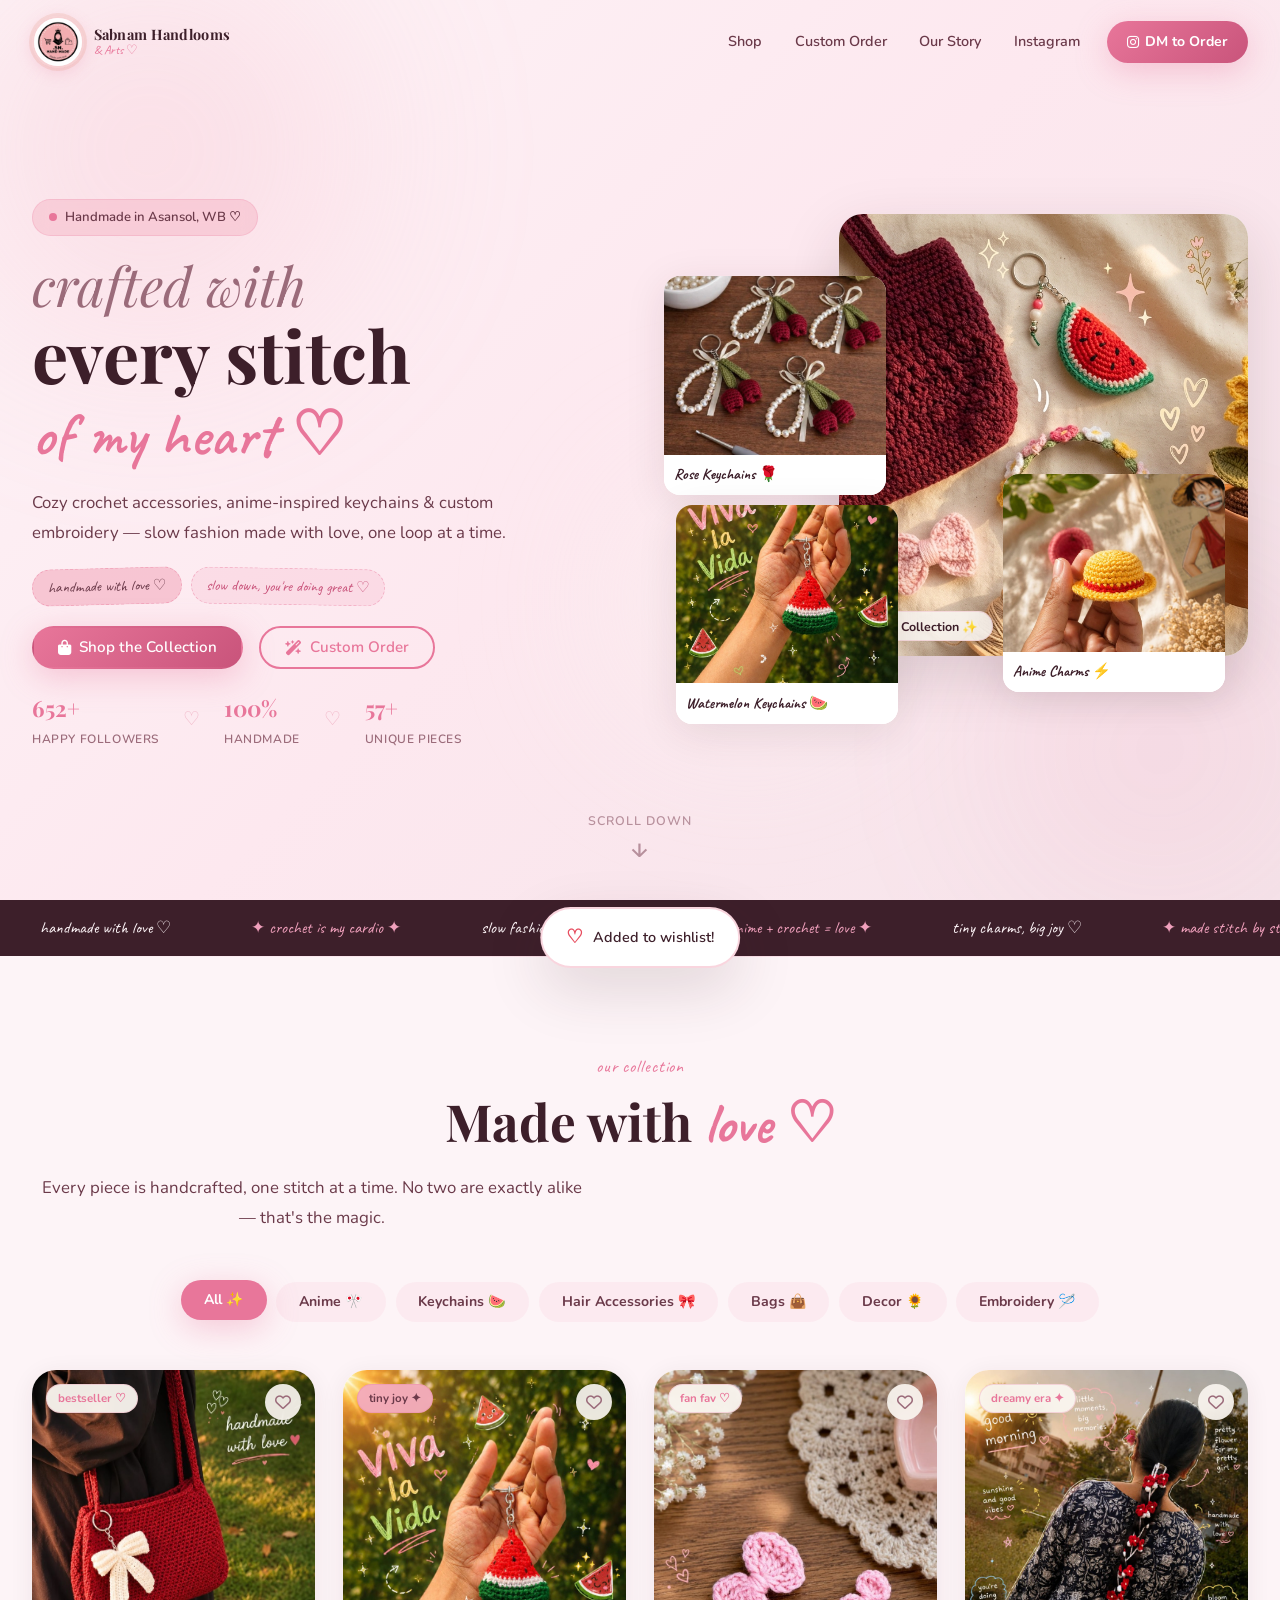
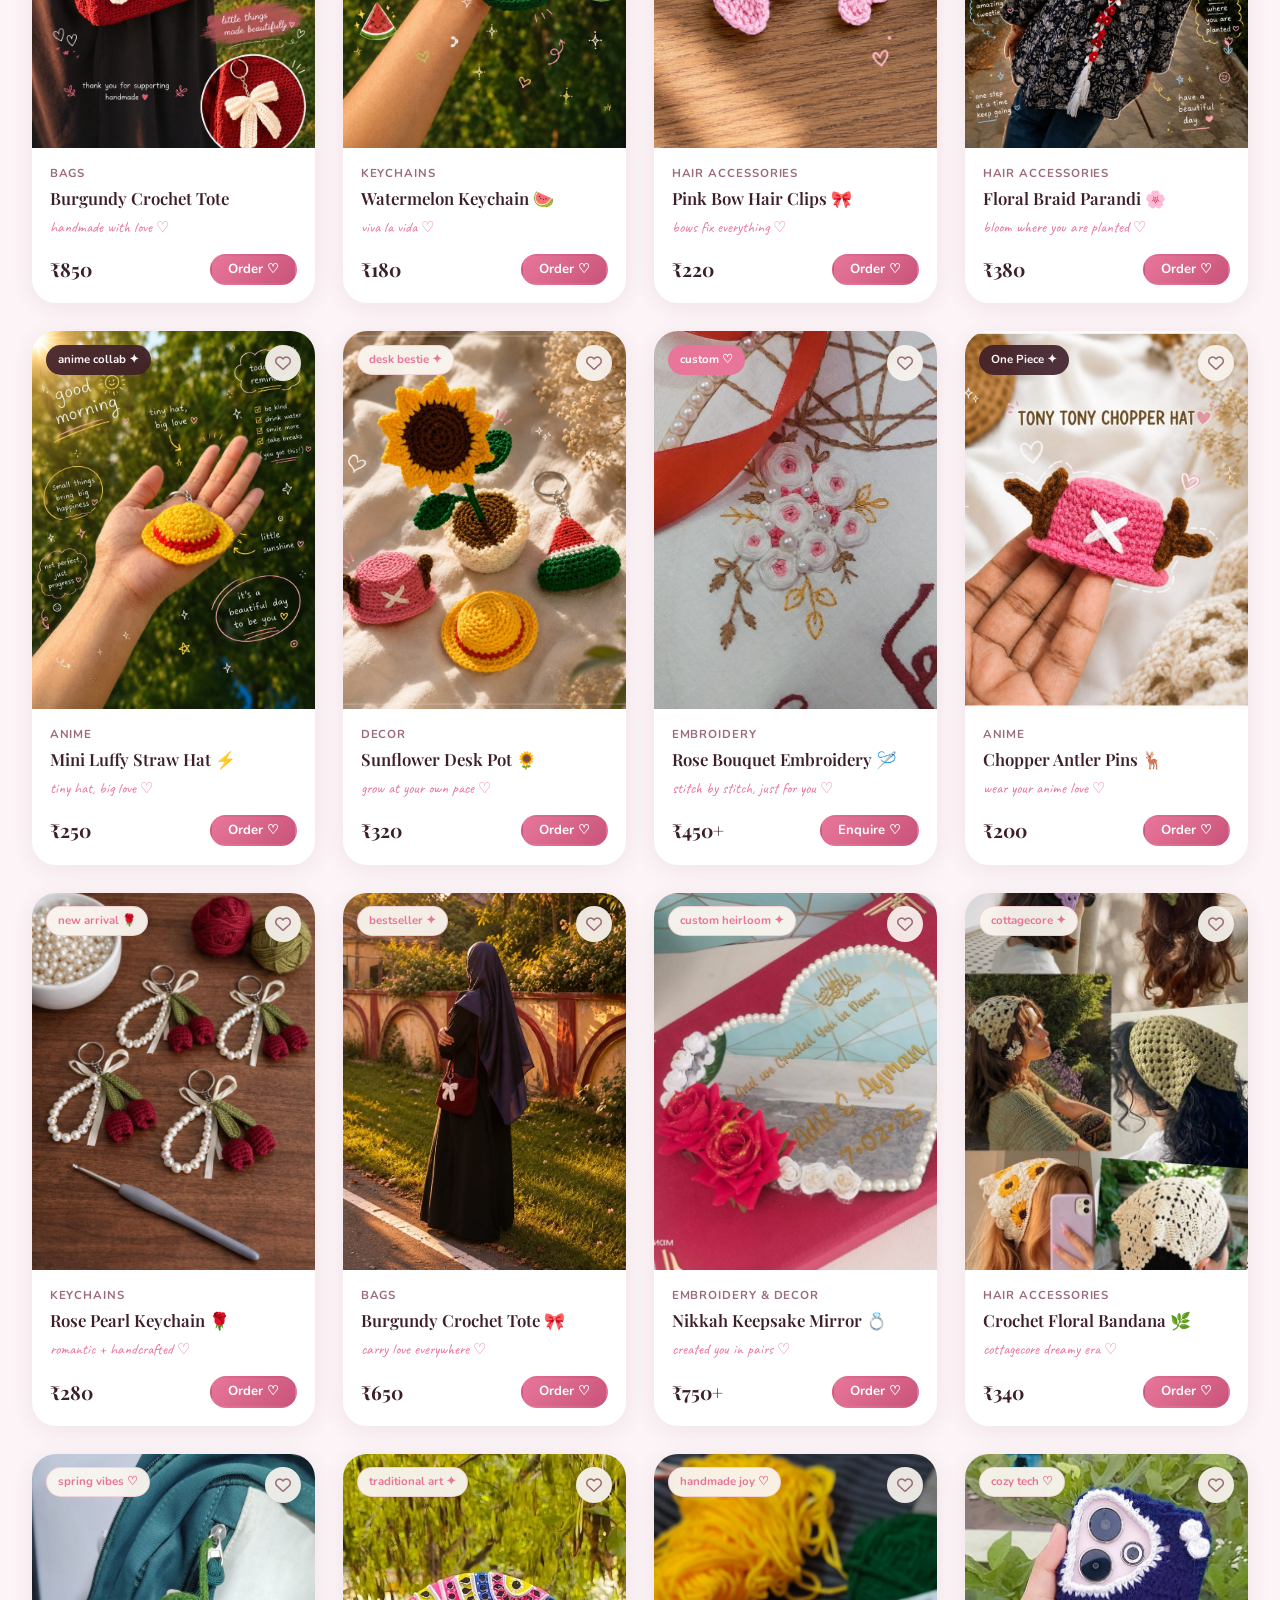
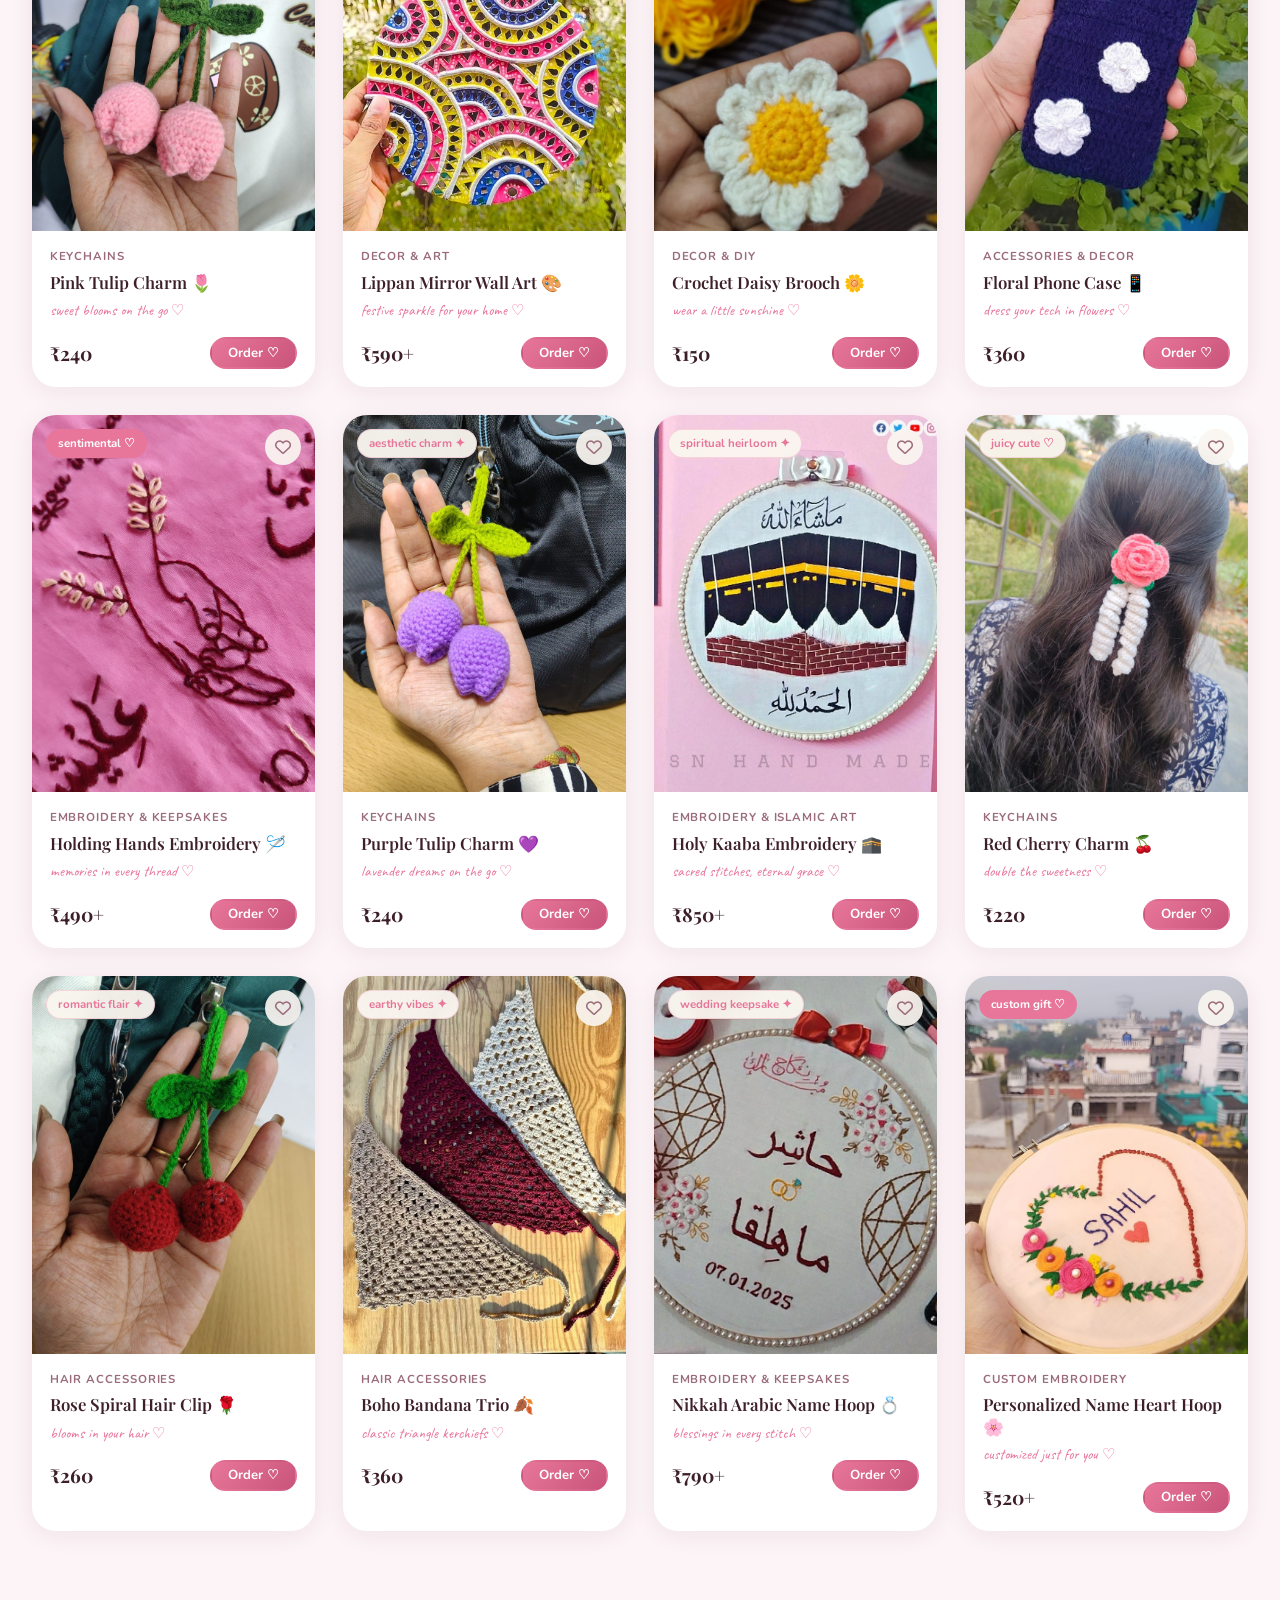
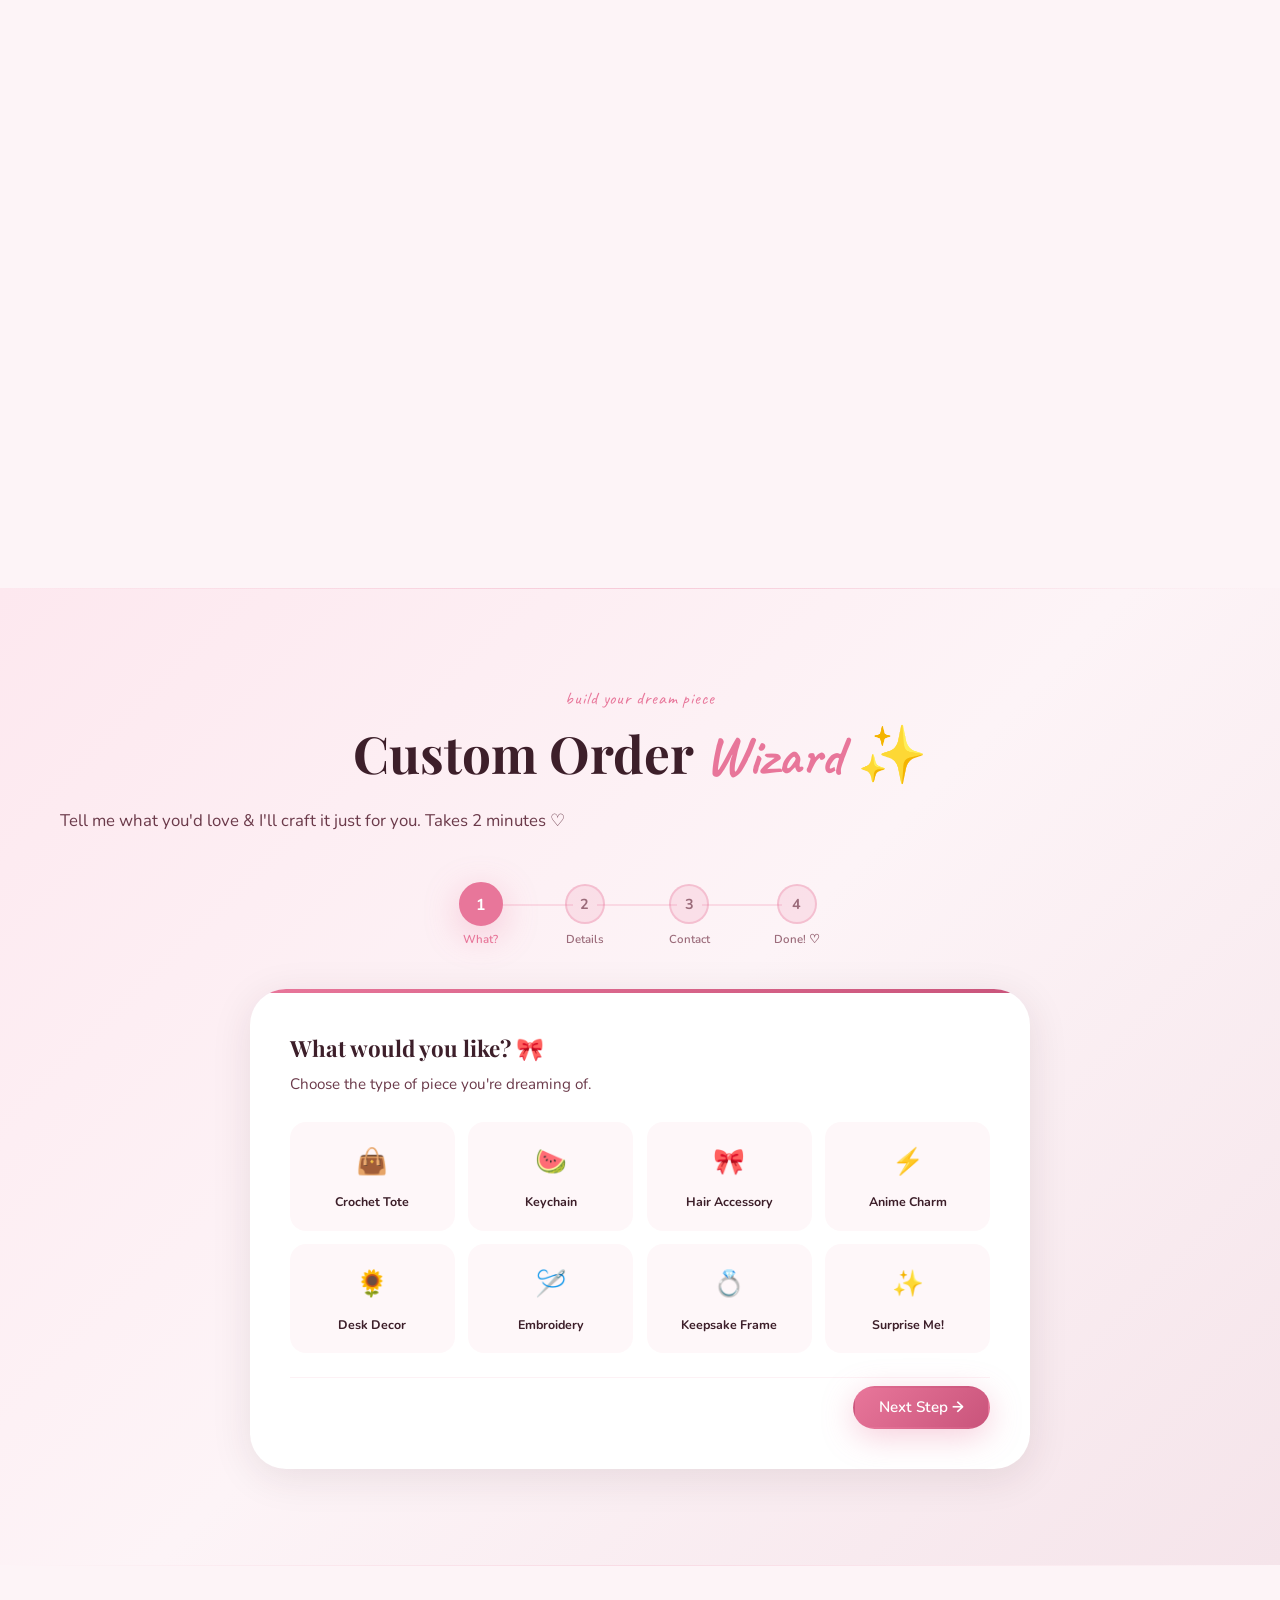
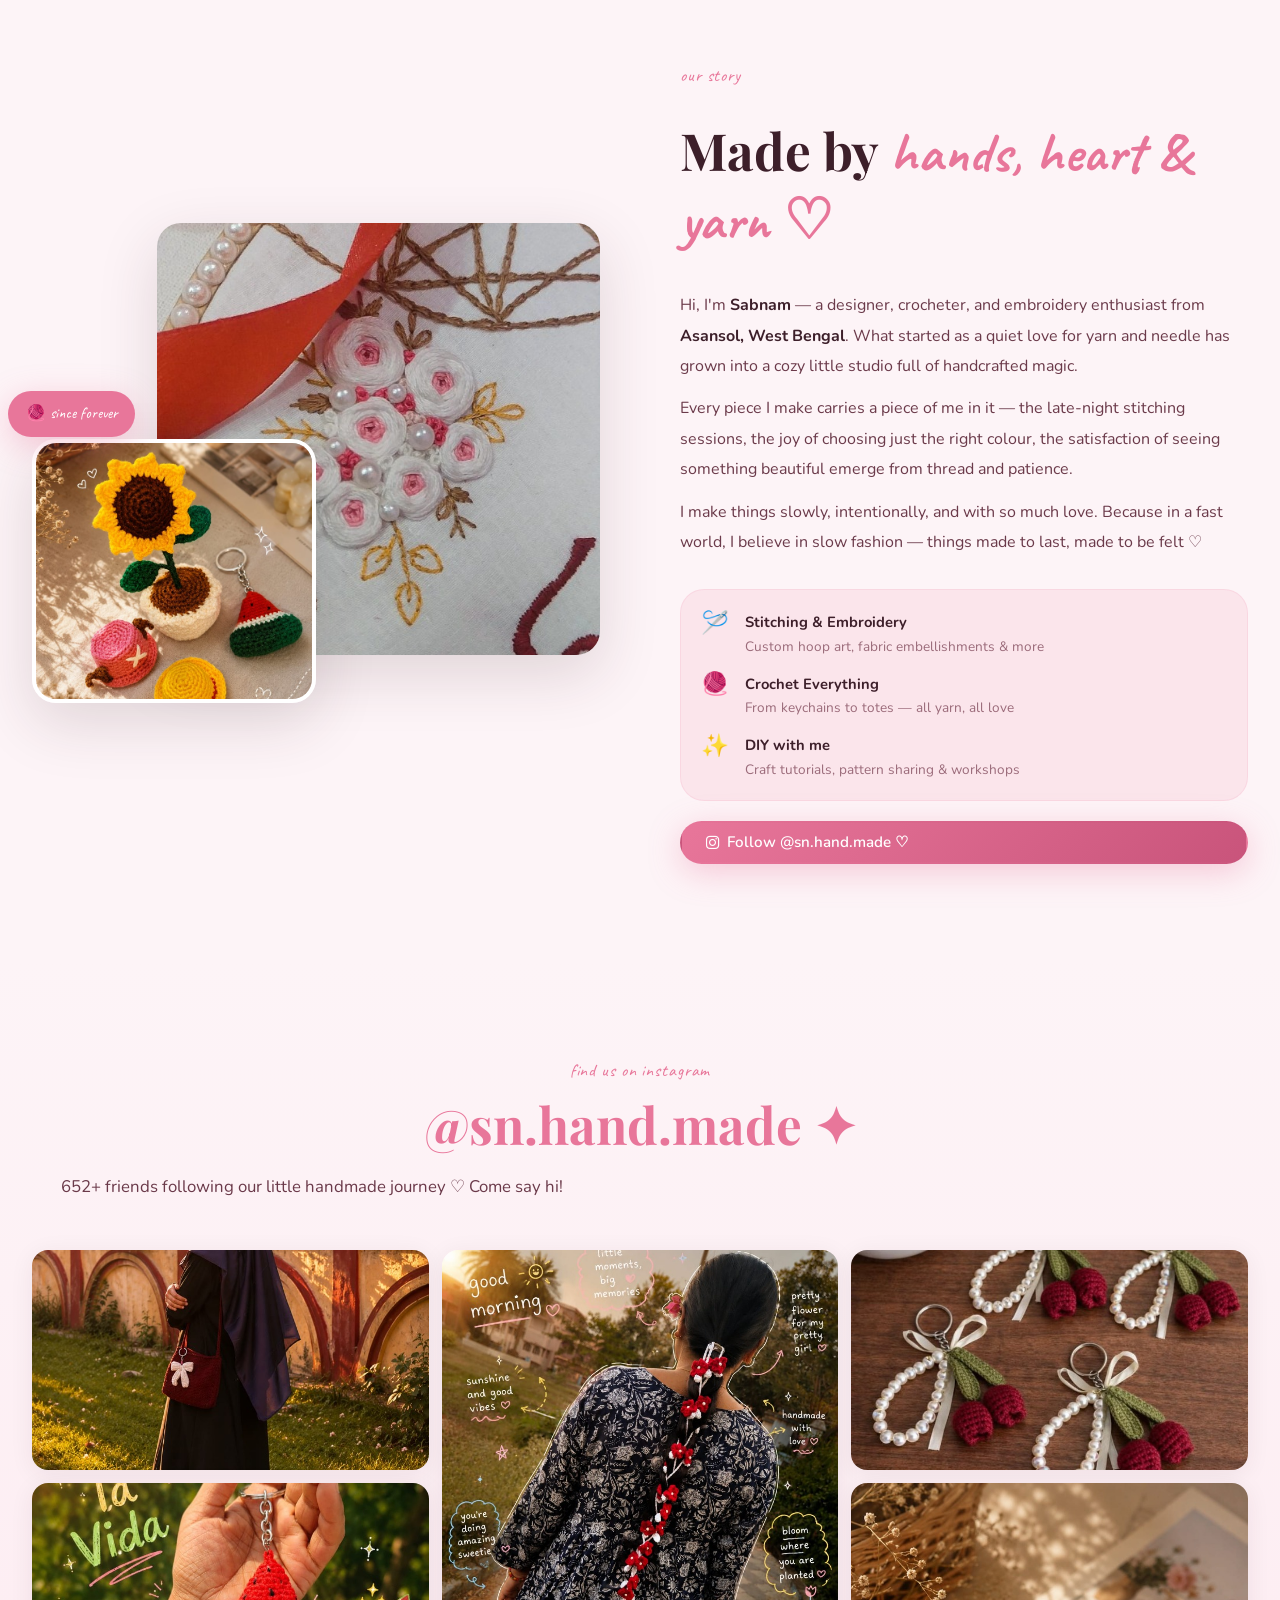
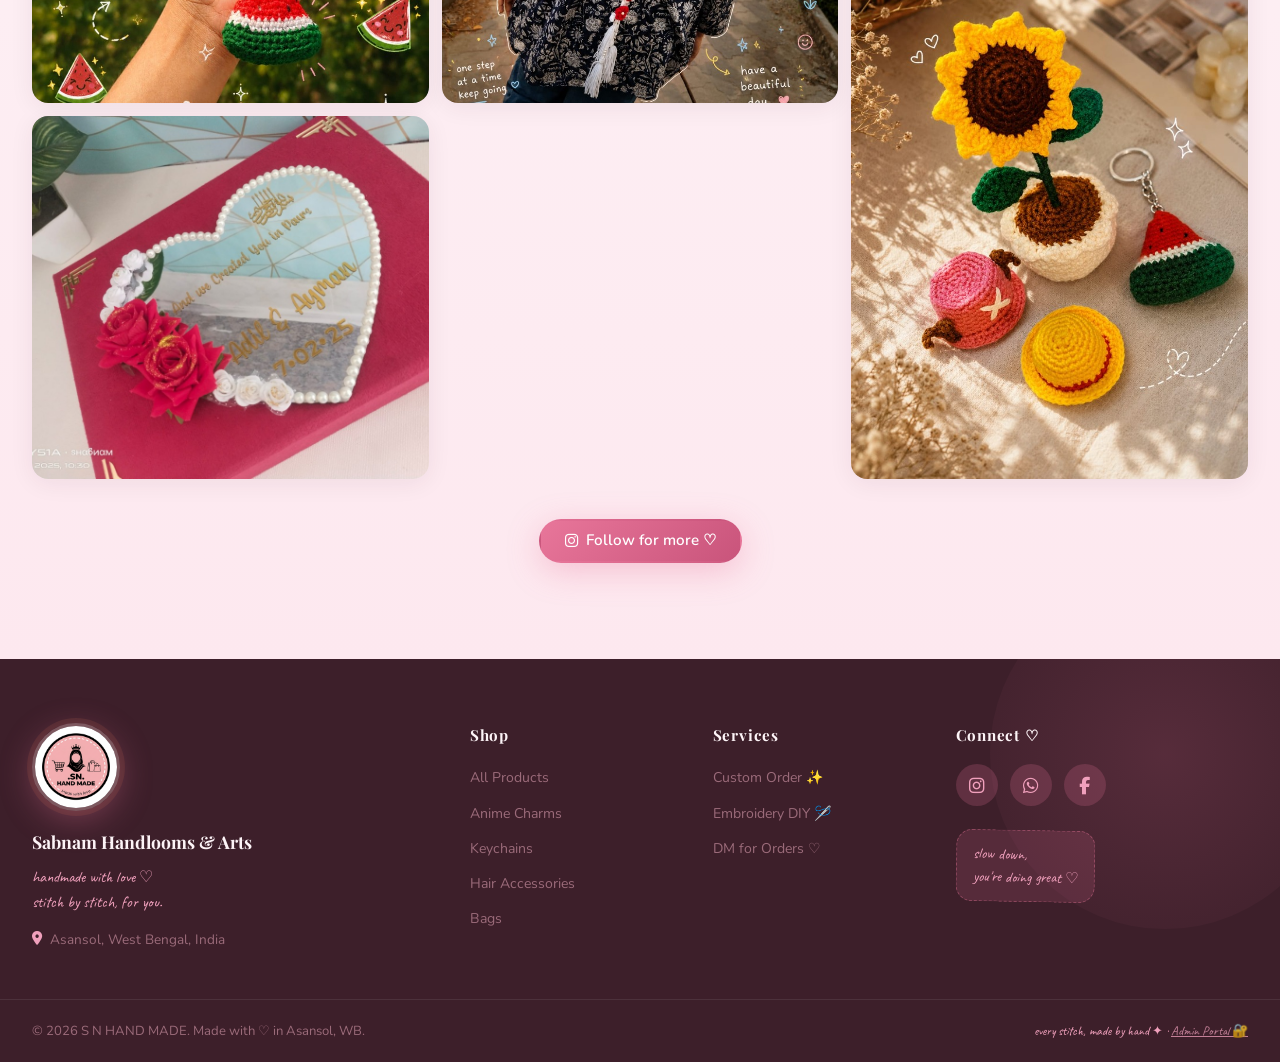
==== index.html @ 28dccd18 "Add files via upload" ====
<!DOCTYPE html>
<html lang="en">
<head>
  <meta charset="UTF-8" />
  <meta name="viewport" content="width=device-width, initial-scale=1.0, viewport-fit=cover" />
  <meta name="description" content="S N HAND MADE — handcrafted crochet accessories, anime-inspired keychains, floral headbands, and custom embroidery. Made with love in Asansol, WB. DM for orders @sn.hand.made" />
  <meta name="keywords" content="crochet, handmade, embroidery, keychains, hair accessories, tote bags, anime crochet, Asansol, WB, handlooms" />
  <meta name="author" content="S N HAND MADE" />
  <meta property="og:title" content="S N HAND MADE — Handmade with Love ♡" />
  <meta property="og:description" content="Crochet accessories, anime charms &amp; custom embroidery from Asansol, WB. Each piece made stitch by stitch with love." />
  <meta property="og:type" content="website" />

  <!-- Mobile / PWA meta -->
  <meta name="theme-color" content="#E8769A" />
  <meta name="mobile-web-app-capable" content="yes" />
  <meta name="apple-mobile-web-app-capable" content="yes" />
  <meta name="apple-mobile-web-app-status-bar-style" content="default" />
  <meta name="apple-mobile-web-app-title" content="S N HAND MADE" />
  <meta name="format-detection" content="telephone=no" />
  <link rel="apple-touch-icon" href="apple-touch-icon.png" />

  <title>S N HAND MADE — Handmade with Love ♡</title>

  <!-- Google Fonts -->
  <link rel="preconnect" href="https://fonts.googleapis.com" />
  <link rel="preconnect" href="https://fonts.gstatic.com" crossorigin />
  <link href="https://fonts.googleapis.com/css2?family=Playfair+Display:ital,wght@0,400;0,600;0,700;1,400;1,600&family=Caveat:wght@400;600;700&family=DM+Sans:wght@300;400;500;600&family=Nunito:wght@300;400;600;700;800&display=swap" rel="stylesheet" />

  <!-- Font Awesome -->
  <link rel="stylesheet" href="https://cdnjs.cloudflare.com/ajax/libs/font-awesome/6.5.0/css/all.min.css" />

  <!-- Main CSS -->
  <link rel="stylesheet" href="styles.css" />
</head>
<body>

  <!-- ─── FLOATING DOODLE ELEMENTS ─────────────────────────────────────── -->
  <div class="doodle-layer" aria-hidden="true">
    <span class="doodle doodle-heart" style="--x:8%;--y:15%;--s:1.2;--d:0s">♡</span>
    <span class="doodle doodle-heart" style="--x:92%;--y:22%;--s:0.8;--d:1.5s">♡</span>
    <span class="doodle doodle-sparkle" style="--x:18%;--y:45%;--s:1;--d:0.8s">✦</span>
    <span class="doodle doodle-sparkle" style="--x:80%;--y:60%;--s:1.3;--d:2s">✦</span>
    <span class="doodle doodle-star" style="--x:5%;--y:70%;--s:0.9;--d:0.3s">★</span>
    <span class="doodle doodle-star" style="--x:95%;--y:80%;--s:1.1;--d:1.2s">★</span>
    <span class="doodle doodle-dot" style="--x:35%;--y:8%;--s:1;--d:0.5s">·</span>
    <span class="doodle doodle-dot" style="--x:65%;--y:12%;--s:1.4;--d:1.8s">·</span>
  </div>

  <!-- ─── NAVBAR ─────────────────────────────────────────────────────────── -->
  <nav class="navbar" id="navbar" role="navigation" aria-label="Main navigation">
    <div class="nav-container">
      <a href="#hero" class="nav-logo" id="nav-logo-link">
        <img src="images/logo.jpg" alt="SN Hand Made logo" class="logo-img" />
        <div class="logo-text">
          <span class="logo-title">Sabnam Handlooms</span>
          <span class="logo-sub">&amp; Arts ♡</span>
        </div>
      </a>
      <ul class="nav-links" id="nav-links" role="list">
        <!-- Mobile close button inside drawer -->
        <li class="nav-close-hint" aria-hidden="true" style="position:absolute;top:1.25rem;right:1.25rem;display:none;">
          <button id="nav-close-btn" aria-label="Close navigation menu" style="width:44px;height:44px;border-radius:50%;background:rgba(217,119,87,0.12);border:none;cursor:pointer;font-size:1.2rem;color:#3D2C2E;display:flex;align-items:center;justify-content:center;">
            <i class="fa-solid fa-xmark"></i>
          </button>
        </li>
        <li><a href="#products" class="nav-link" id="nav-products">Shop</a></li>
        <li><a href="#custom-order" class="nav-link" id="nav-custom">Custom Order</a></li>
        <li><a href="#story" class="nav-link" id="nav-story">Our Story</a></li>
        <li><a href="#instagram" class="nav-link" id="nav-instagram">Instagram</a></li>
        <li>
          <a href="https://www.instagram.com/sn.hand.made" target="_blank" rel="noopener" class="nav-cta" id="nav-cta-btn">
            <i class="fa-brands fa-instagram"></i> DM to Order
          </a>
        </li>
      </ul>
      <button class="nav-hamburger" id="nav-hamburger" aria-label="Toggle navigation menu" aria-expanded="false">
        <span></span><span></span><span></span>
      </button>
    </div>
  </nav>

  <!-- ─── HERO SECTION ───────────────────────────────────────────────────── -->
  <section class="hero" id="hero" aria-label="Hero section">
    <!-- Animated background blobs -->
    <div class="hero-blob hero-blob-1" aria-hidden="true"></div>
    <div class="hero-blob hero-blob-2" aria-hidden="true"></div>
    <div class="hero-blob hero-blob-3" aria-hidden="true"></div>

    <div class="hero-content">
      <!-- Left text column -->
      <div class="hero-text">
        <div class="hero-badge" id="hero-badge">
          <span class="badge-dot"></span>
          <span>Handmade in Asansol, WB ♡</span>
        </div>
        <h1 class="hero-title">
          <span class="hero-title-line1">crafted with</span>
          <span class="hero-title-line2">every stitch</span>
          <span class="hero-title-line3 script-font">of my heart ♡</span>
        </h1>
        <p class="hero-subtitle">
          Cozy crochet accessories, anime-inspired keychains &amp; custom embroidery — slow fashion made with love, one loop at a time.
        </p>
        <div class="hero-stickers" aria-hidden="true">
          <span class="sticker sticker-1">handmade with love ♡</span>
          <span class="sticker sticker-2">slow down, you're doing great ♡</span>
        </div>
        <div class="hero-actions">
          <a href="#products" class="btn btn-primary" id="hero-shop-btn">
            <i class="fa-solid fa-bag-shopping"></i> Shop the Collection
          </a>
          <a href="#custom-order" class="btn btn-outline" id="hero-custom-btn">
            <i class="fa-solid fa-wand-magic-sparkles"></i> Custom Order
          </a>
        </div>
        <div class="hero-stats">
          <div class="stat-item">
            <span class="stat-number">652+</span>
            <span class="stat-label">Happy Followers</span>
          </div>
          <div class="stat-divider" aria-hidden="true">♡</div>
          <div class="stat-item">
            <span class="stat-number">100%</span>
            <span class="stat-label">Handmade</span>
          </div>
          <div class="stat-divider" aria-hidden="true">♡</div>
          <div class="stat-item">
            <span class="stat-number">57+</span>
            <span class="stat-label">Unique Pieces</span>
          </div>
        </div>
      </div>

      <!-- Right floating product cards column -->
      <div class="hero-cards" id="hero-cards" aria-label="Featured products">
        <div class="floating-card card-main" id="hero-card-main">
          <div class="card-img-wrap">
            <img src="images/hero_products_collage.jpg" alt="S N HAND MADE crochet product collection — burgundy tote, watermelon keychain, pink bow, floral headband" loading="eager" />
          </div>
          <div class="card-overlay">
            <span class="card-tag">New Collection ✨</span>
          </div>
        </div>
        <div class="floating-card card-secondary card-sec-1" id="hero-card-sec1">
          <img src="images/product_rose_keychain.jpg" alt="Rose pearl crochet keychain" loading="lazy" />
          <p>Rose Keychains 🌹</p>
        </div>
        <div class="floating-card card-secondary card-sec-2" id="hero-card-sec2">
          <img src="images/product_watermelon_hand.jpg" alt="Crochet watermelon keychain" loading="lazy" />
          <p>Watermelon Keychains 🍉</p>
        </div>
        <div class="floating-card card-secondary card-sec-3" id="hero-card-sec3">
          <img src="images/product_luffy_hat2.jpg" alt="Mini Luffy straw hat crochet keychain" loading="lazy" />
          <p>Anime Charms ⚡</p>
        </div>
      </div>
    </div>

    <!-- Scroll indicator -->
    <a href="#products" class="scroll-indicator" id="scroll-indicator" aria-label="Scroll to products">
      <span class="scroll-text">scroll down</span>
      <span class="scroll-arrow">↓</span>
    </a>
  </section>

  <!-- ─── MARQUEE BANNER ────────────────────────────────────────────────── -->
  <div class="marquee-band" aria-hidden="true">
    <div class="marquee-track">
      <span>handmade with love ♡</span>
      <span>✦ crochet is my cardio ✦</span>
      <span>slow fashion, big heart ♡</span>
      <span>✦ anime + crochet = love ✦</span>
      <span>tiny charms, big joy ♡</span>
      <span>✦ made stitch by stitch ✦</span>
      <span>DM for custom orders ♡</span>
      <span>✦ Asansol, WB ✦</span>
      <!-- duplicate for seamless loop -->
      <span>handmade with love ♡</span>
      <span>✦ crochet is my cardio ✦</span>
      <span>slow fashion, big heart ♡</span>
      <span>✦ anime + crochet = love ✦</span>
      <span>tiny charms, big joy ♡</span>
      <span>✦ made stitch by stitch ✦</span>
      <span>DM for custom orders ♡</span>
      <span>✦ Asansol, WB ✦</span>
    </div>
  </div>

  <!-- ─── PRODUCT CATALOG ───────────────────────────────────────────────── -->
  <section class="products-section" id="products" aria-label="Product catalog">
    <div class="section-container">
      <div class="section-header">
        <span class="section-eyebrow">our collection</span>
        <h2 class="section-title">Made with <span class="script-accent">love ♡</span></h2>
        <p class="section-subtitle">Every piece is handcrafted, one stitch at a time. No two are exactly alike — that's the magic.</p>
      </div>

      <!-- Filter Buttons -->
      <div class="filter-bar" id="filter-bar" role="group" aria-label="Filter products by category">
        <button class="filter-btn active" data-filter="all" id="filter-all">All ✨</button>
        <button class="filter-btn" data-filter="anime" id="filter-anime">Anime 🎌</button>
        <button class="filter-btn" data-filter="keychains" id="filter-keychains">Keychains 🍉</button>
        <button class="filter-btn" data-filter="hair" id="filter-hair">Hair Accessories 🎀</button>
        <button class="filter-btn" data-filter="bags" id="filter-bags">Bags 👜</button>
        <button class="filter-btn" data-filter="decor" id="filter-decor">Decor 🌻</button>
        <button class="filter-btn" data-filter="embroidery" id="filter-embroidery">Embroidery 🪡</button>
      </div>

      <!-- Product Grid -->
      <div class="product-grid" id="product-grid" aria-live="polite">

        <!-- Product 1: Burgundy Tote -->
        <article class="product-card" data-category="bags" data-name="Burgundy Crochet Tote" data-price="₹850" data-desc="Handcrafted burgundy crochet tote with an elegant cream bow detail. Sturdy, spacious & so dreamy. Styled with sweet love notes ♡ Made to last." id="product-card-1">
          <div class="product-img-wrap">
            <img src="images/product_tote_doodles_full.jpg" alt="Burgundy crochet tote bag with cream bow and handmade doodle notes" loading="lazy" />
            <div class="product-badge">bestseller ♡</div>
            <button class="product-wishlist" aria-label="Add Burgundy Crochet Tote to wishlist" data-id="1">
              <i class="fa-regular fa-heart"></i>
            </button>
            <div class="product-hover-overlay">
              <button class="btn btn-quick-view" data-product-id="1" id="quickview-btn-1">Quick View ✨</button>
            </div>
          </div>
          <div class="product-info">
            <span class="product-category-tag">Bags</span>
            <h3 class="product-name">Burgundy Crochet Tote</h3>
            <p class="product-tagline">handmade with love ♡</p>
            <div class="product-footer">
              <span class="product-price">₹850</span>
              <a href="https://wa.me/917074669941" target="_blank" rel="noopener" class="btn btn-order-sm" aria-label="Order Burgundy Crochet Tote on WhatsApp">Order ♡</a>
            </div>
          </div>
        </article>

        <!-- Product 2: Watermelon Keychain -->
        <article class="product-card" data-category="keychains" data-name="Watermelon Keychain" data-price="₹180" data-desc="Fresh as summer sunshine! A handcrafted crochet watermelon slice keychain. Carry happiness wherever you go 🍉 Makes the cutest bag charm!" id="product-card-2">
          <div class="product-img-wrap">
            <img src="images/product_watermelon_hand.jpg" alt="Crochet watermelon keychain Viva la Vida in hand" loading="lazy" />
            <div class="product-badge new-badge">tiny joy ✦</div>
            <button class="product-wishlist" aria-label="Add Watermelon Keychain to wishlist" data-id="2">
              <i class="fa-regular fa-heart"></i>
            </button>
            <div class="product-hover-overlay">
              <button class="btn btn-quick-view" data-product-id="2" id="quickview-btn-2">Quick View ✨</button>
            </div>
          </div>
          <div class="product-info">
            <span class="product-category-tag">Keychains</span>
            <h3 class="product-name">Watermelon Keychain 🍉</h3>
            <p class="product-tagline">viva la vida ♡</p>
            <div class="product-footer">
              <span class="product-price">₹180</span>
              <a href="https://wa.me/917074669941" target="_blank" rel="noopener" class="btn btn-order-sm" aria-label="Order Watermelon Keychain on WhatsApp">Order ♡</a>
            </div>
          </div>
        </article>

        <!-- Product 3: Pink Bow Hair Clips -->
        <article class="product-card" data-category="hair" data-name="Pink Bow Hair Clips" data-price="₹220" data-desc="The cutest pink crochet bow hair clips! Available in two sizes — big statement bow or teeny tiny bow. Bows fix everything ♡" id="product-card-3">
          <div class="product-img-wrap">
            <img src="images/product_pink_bow_real.jpg" alt="Pink crochet bow hair clips in two sizes on wooden table" loading="lazy" />
            <div class="product-badge">fan fav ♡</div>
            <button class="product-wishlist" aria-label="Add Pink Bow Hair Clips to wishlist" data-id="3">
              <i class="fa-regular fa-heart"></i>
            </button>
            <div class="product-hover-overlay">
              <button class="btn btn-quick-view" data-product-id="3" id="quickview-btn-3">Quick View ✨</button>
            </div>
          </div>
          <div class="product-info">
            <span class="product-category-tag">Hair Accessories</span>
            <h3 class="product-name">Pink Bow Hair Clips 🎀</h3>
            <p class="product-tagline">bows fix everything ♡</p>
            <div class="product-footer">
              <span class="product-price">₹220</span>
              <a href="https://wa.me/917074669941" target="_blank" rel="noopener" class="btn btn-order-sm" aria-label="Order Pink Bow Hair Clips on WhatsApp">Order ♡</a>
            </div>
          </div>
        </article>

        <!-- Product 4: Floral Braid Parandi -->
        <article class="product-card" data-category="hair" data-name="Floral Braid Parandi" data-price="₹380" data-desc="A dreamy cascading floral crochet braid accessory with delicate red & white blossoms and tassel finish 🌸 'Little moments, big memories.'" id="product-card-4">
          <div class="product-img-wrap">
            <img src="images/product_floral_braid.jpg" alt="Handmade crochet flower braid parandi accessory for long hair" loading="lazy" />
            <div class="product-badge">dreamy era ✦</div>
            <button class="product-wishlist" aria-label="Add Floral Braid Parandi to wishlist" data-id="4">
              <i class="fa-regular fa-heart"></i>
            </button>
            <div class="product-hover-overlay">
              <button class="btn btn-quick-view" data-product-id="4" id="quickview-btn-4">Quick View ✨</button>
            </div>
          </div>
          <div class="product-info">
            <span class="product-category-tag">Hair Accessories</span>
            <h3 class="product-name">Floral Braid Parandi 🌸</h3>
            <p class="product-tagline">bloom where you are planted ♡</p>
            <div class="product-footer">
              <span class="product-price">₹380</span>
              <a href="https://wa.me/917074669941" target="_blank" rel="noopener" class="btn btn-order-sm" aria-label="Order Floral Braid Parandi on WhatsApp">Order ♡</a>
            </div>
          </div>
        </article>

        <!-- Product 5: Luffy Straw Hat -->
        <article class="product-card" data-category="anime" data-name="Mini Luffy Straw Hat" data-price="₹250" data-desc="The iconic straw hat of the future King of the Pirates! 'Tiny hat, big love 🏴‍☠️ Small things bring big happiness.' The ultimate anime collectible." id="product-card-5">
          <div class="product-img-wrap">
            <img src="images/product_luffy_doodles.jpg" alt="Mini Luffy straw hat keychain with positive aesthetic doodle notes" loading="lazy" />
            <div class="product-badge anime-badge">anime collab ✦</div>
            <button class="product-wishlist" aria-label="Add Mini Luffy Straw Hat to wishlist" data-id="5">
              <i class="fa-regular fa-heart"></i>
            </button>
            <div class="product-hover-overlay">
              <button class="btn btn-quick-view" data-product-id="5" id="quickview-btn-5">Quick View ✨</button>
            </div>
          </div>
          <div class="product-info">
            <span class="product-category-tag">Anime</span>
            <h3 class="product-name">Mini Luffy Straw Hat ⚡</h3>
            <p class="product-tagline">tiny hat, big love ♡</p>
            <div class="product-footer">
              <span class="product-price">₹250</span>
              <a href="https://wa.me/917074669941" target="_blank" rel="noopener" class="btn btn-order-sm" aria-label="Order Mini Luffy Straw Hat on WhatsApp">Order ♡</a>
            </div>
          </div>
        </article>

        <!-- Product 6: Sunflower Desk Pot -->
        <article class="product-card" data-category="decor" data-name="Sunflower Desk Pot" data-price="₹320" data-desc="A vibrant handmade crochet sunflower sitting in a cozy pot! Spreads warm sunshine energy to your desk or shelf 🌻 Grow at your own pace." id="product-card-6">
          <div class="product-img-wrap">
            <img src="images/product_sunflower_square.jpg" alt="Crochet sunflower pot with mini hats and watermelon flatlay" loading="lazy" />
            <div class="product-badge">desk bestie ✦</div>
            <button class="product-wishlist" aria-label="Add Sunflower Desk Pot to wishlist" data-id="6">
              <i class="fa-regular fa-heart"></i>
            </button>
            <div class="product-hover-overlay">
              <button class="btn btn-quick-view" data-product-id="6" id="quickview-btn-6">Quick View ✨</button>
            </div>
          </div>
          <div class="product-info">
            <span class="product-category-tag">Decor</span>
            <h3 class="product-name">Sunflower Desk Pot 🌻</h3>
            <p class="product-tagline">grow at your own pace ♡</p>
            <div class="product-footer">
              <span class="product-price">₹320</span>
              <a href="https://wa.me/917074669941" target="_blank" rel="noopener" class="btn btn-order-sm" aria-label="Order Sunflower Desk Pot on WhatsApp">Order ♡</a>
            </div>
          </div>
        </article>

        <!-- Product 7: Rose Bouquet Embroidery -->
        <article class="product-card" data-category="embroidery" data-name="Rose Bouquet Embroidery" data-price="₹450+" data-desc="Exquisite dimensional bullion rose embroidery framed in a wooden hoop with satin ribbons & pearl bead accents 🪡 Custom lettering & dates available!" id="product-card-7">
          <div class="product-img-wrap">
            <img src="images/product_embroidery_roses.jpg" alt="Handcrafted floral embroidery hoop with satin ribbon and pearls" loading="lazy" />
            <div class="product-badge service-badge">custom ♡</div>
            <button class="product-wishlist" aria-label="Add Rose Bouquet Embroidery to wishlist" data-id="7">
              <i class="fa-regular fa-heart"></i>
            </button>
            <div class="product-hover-overlay">
              <button class="btn btn-quick-view" data-product-id="7" id="quickview-btn-7">Quick View ✨</button>
            </div>
          </div>
          <div class="product-info">
            <span class="product-category-tag">Embroidery</span>
            <h3 class="product-name">Rose Bouquet Embroidery 🪡</h3>
            <p class="product-tagline">stitch by stitch, just for you ♡</p>
            <div class="product-footer">
              <span class="product-price">₹450+</span>
              <a href="#custom-order" class="btn btn-order-sm" aria-label="Start Custom Embroidery Order">Enquire ♡</a>
            </div>
          </div>
        </article>

        <!-- Product 8: Chopper Antler Pins -->
        <article class="product-card" data-category="anime" data-name="Tony Tony Chopper Antler Pins" data-price="₹200" data-desc="Adorable pink antler pins inspired by everyone's favourite doctor reindeer, Tony Tony Chopper! Wear your anime love proudly 🦌" id="product-card-8">
          <div class="product-img-wrap">
            <img src="images/product_chopper_hat.jpg" alt="Tony Tony Chopper pink hat crochet" loading="lazy" />
            <div class="product-badge anime-badge">One Piece ✦</div>
            <button class="product-wishlist" aria-label="Add Chopper Antler Pins to wishlist" data-id="8">
              <i class="fa-regular fa-heart"></i>
            </button>
            <div class="product-hover-overlay">
              <button class="btn btn-quick-view" data-product-id="8" id="quickview-btn-8">Quick View ✨</button>
            </div>
          </div>
          <div class="product-info">
            <span class="product-category-tag">Anime</span>
            <h3 class="product-name">Chopper Antler Pins 🦌</h3>
            <p class="product-tagline">wear your anime love ♡</p>
            <div class="product-footer">
              <span class="product-price">₹200</span>
              <a href="https://www.instagram.com/sn.hand.made" target="_blank" rel="noopener" class="btn btn-order-sm" aria-label="Order Chopper Antler Pins on Instagram">Order ♡</a>
            </div>
          </div>
        </article>

        <!-- Product 9: Rose Pearl Keychain -->
        <article class="product-card" data-category="keychains" data-name="Rose Pearl Keychain" data-price="₹280" data-desc="Delicate crocheted red rose buds paired with pearl bead loops and a satin bow — the most romantic keychain you will ever own 🌹 Makes the perfect gift!" id="product-card-9">
          <div class="product-img-wrap">
            <img src="images/product_rose_keychain.jpg" alt="Crochet red rose pearl keychain with satin bow" loading="lazy" />
            <div class="product-badge">new arrival 🌹</div>
            <button class="product-wishlist" aria-label="Add Rose Pearl Keychain to wishlist" data-id="9">
              <i class="fa-regular fa-heart"></i>
            </button>
            <div class="product-hover-overlay">
              <button class="btn btn-quick-view" data-product-id="9" id="quickview-btn-9">Quick View ✨</button>
            </div>
          </div>
          <div class="product-info">
            <span class="product-category-tag">Keychains</span>
            <h3 class="product-name">Rose Pearl Keychain 🌹</h3>
            <p class="product-tagline">romantic + handcrafted ♡</p>
            <div class="product-footer">
              <span class="product-price">₹280</span>
              <a href="https://wa.me/917074669941" target="_blank" rel="noopener" class="btn btn-order-sm" aria-label="Order Rose Pearl Keychain on WhatsApp">Order ♡</a>
            </div>
          </div>
        </article>

        <!-- Product 10: Burgundy Tote (Model Shot) -->
        <article class="product-card" data-category="bags" data-name="Burgundy Crochet Tote" data-price="₹650" data-desc="A gorgeous burgundy crochet tote with a cream bow charm — styled to perfection. Handcrafted, structured, and absolutely stunning as a daily carry or a gift ♡" id="product-card-10">
          <div class="product-img-wrap">
            <img src="images/product_tote_model.jpg" alt="Burgundy crochet tote bag with cream bow worn by model" loading="lazy" />
            <div class="product-badge">bestseller ✦</div>
            <button class="product-wishlist" aria-label="Add Burgundy Crochet Tote to wishlist" data-id="10">
              <i class="fa-regular fa-heart"></i>
            </button>
            <div class="product-hover-overlay">
              <button class="btn btn-quick-view" data-product-id="10" id="quickview-btn-10">Quick View ✨</button>
            </div>
          </div>
          <div class="product-info">
            <span class="product-category-tag">Bags</span>
            <h3 class="product-name">Burgundy Crochet Tote 🎀</h3>
            <p class="product-tagline">carry love everywhere ♡</p>
            <div class="product-footer">
              <span class="product-price">₹650</span>
              <a href="https://wa.me/917074669941" target="_blank" rel="noopener" class="btn btn-order-sm" aria-label="Order Burgundy Crochet Tote on WhatsApp">Order ♡</a>
            </div>
          </div>
        </article>

        <!-- Product 11: Nikkah Keepsake Mirror Frame -->
        <article class="product-card" data-category="embroidery" data-name="Nikkah Keepsake Mirror Frame" data-price="₹750+" data-desc="Luxury personalized velvet & heart mirror keepsake board inscribed with 'And We Created You in Pairs', couple names, and Nikkah date. Embellished with handmade satin roses & pearl bead border 💍" id="product-card-11">
          <div class="product-img-wrap">
            <img src="images/product_nikkah_plate.jpg" alt="Personalized heart mirror wedding & Nikkah keepsake frame with red roses and pearls" loading="lazy" />
            <div class="product-badge">custom heirloom ✦</div>
            <button class="product-wishlist" aria-label="Add Nikkah Keepsake Mirror to wishlist" data-id="11">
              <i class="fa-regular fa-heart"></i>
            </button>
            <div class="product-hover-overlay">
              <button class="btn btn-quick-view" data-product-id="11" id="quickview-btn-11">Quick View ✨</button>
            </div>
          </div>
          <div class="product-info">
            <span class="product-category-tag">Embroidery & Decor</span>
            <h3 class="product-name">Nikkah Keepsake Mirror 💍</h3>
            <p class="product-tagline">created you in pairs ♡</p>
            <div class="product-footer">
              <span class="product-price">₹750+</span>
              <a href="https://wa.me/917074669941" target="_blank" rel="noopener" class="btn btn-order-sm" aria-label="Order Nikkah Keepsake Mirror on WhatsApp">Order ♡</a>
            </div>
          </div>
        </article>

        <!-- Product 12: Crochet Floral Bandanas -->
        <article class="product-card" data-category="hair" data-name="Crochet Floral Bandana" data-price="₹340" data-desc="Aesthetic handcrafted crochet hair kerchiefs & bandanas! Available in daisy granny squares, sage mesh, lavender scallop, and sunflower patterns. The ultimate cottagecore statement 🌿" id="product-card-12">
          <div class="product-img-wrap">
            <img src="images/product_bandanas_collage.jpg" alt="Handmade crochet bandana kerchief hair accessories in multiple colors" loading="lazy" />
            <div class="product-badge">cottagecore ✦</div>
            <button class="product-wishlist" aria-label="Add Crochet Floral Bandana to wishlist" data-id="12">
              <i class="fa-regular fa-heart"></i>
            </button>
            <div class="product-hover-overlay">
              <button class="btn btn-quick-view" data-product-id="12" id="quickview-btn-12">Quick View ✨</button>
            </div>
          </div>
          <div class="product-info">
            <span class="product-category-tag">Hair Accessories</span>
            <h3 class="product-name">Crochet Floral Bandana 🌿</h3>
            <p class="product-tagline">cottagecore dreamy era ♡</p>
            <div class="product-footer">
              <span class="product-price">₹340</span>
              <a href="https://wa.me/917074669941" target="_blank" rel="noopener" class="btn btn-order-sm" aria-label="Order Crochet Floral Bandana on WhatsApp">Order ♡</a>
            </div>
          </div>
        </article>

        <!-- Product 13: Pink Tulip Bell Charm -->
        <article class="product-card" data-category="keychains" data-name="Pink Tulip Bell Keychain" data-price="₹240" data-desc="Sweet double pink crochet tulip bell charms with leafy green stems! Looks adorable hanging on backpacks, handbags, or car mirrors 🌷" id="product-card-13">
          <div class="product-img-wrap">
            <img src="images/product_pink_tulips.jpg" alt="Handmade pink crochet tulip bell flower bag charm on backpack" loading="lazy" />
            <div class="product-badge">spring vibes ♡</div>
            <button class="product-wishlist" aria-label="Add Pink Tulip Bell Keychain to wishlist" data-id="13">
              <i class="fa-regular fa-heart"></i>
            </button>
            <div class="product-hover-overlay">
              <button class="btn btn-quick-view" data-product-id="13" id="quickview-btn-13">Quick View ✨</button>
            </div>
          </div>
          <div class="product-info">
            <span class="product-category-tag">Keychains</span>
            <h3 class="product-name">Pink Tulip Charm 🌷</h3>
            <p class="product-tagline">sweet blooms on the go ♡</p>
            <div class="product-footer">
              <span class="product-price">₹240</span>
              <a href="https://wa.me/917074669941" target="_blank" rel="noopener" class="btn btn-order-sm" aria-label="Order Pink Tulip Charm on WhatsApp">Order ♡</a>
            </div>
          </div>
        </article>

        <!-- Product 14: Lippan Mirror Wall Art -->
        <article class="product-card" data-category="decor" data-name="Lippan Mirror Wall Art" data-price="₹590+" data-desc="Intricately crafted colorful Lippan mirror art on circular wooden base. Traditional clay relief work adorned with sparkling glass mirrors in joyful festive hues 🎨 Ready to hang." id="product-card-14">
          <div class="product-img-wrap">
            <img src="images/product_lippan_art.jpg" alt="Vibrant handcrafted Indian Lippan mud and mirror art wall decor plate" loading="lazy" />
            <div class="product-badge">traditional art ✦</div>
            <button class="product-wishlist" aria-label="Add Lippan Mirror Wall Art to wishlist" data-id="14">
              <i class="fa-regular fa-heart"></i>
            </button>
            <div class="product-hover-overlay">
              <button class="btn btn-quick-view" data-product-id="14" id="quickview-btn-14">Quick View ✨</button>
            </div>
          </div>
          <div class="product-info">
            <span class="product-category-tag">Decor & Art</span>
            <h3 class="product-name">Lippan Mirror Wall Art 🎨</h3>
            <p class="product-tagline">festive sparkle for your home ♡</p>
            <div class="product-footer">
              <span class="product-price">₹590+</span>
              <a href="https://wa.me/917074669941" target="_blank" rel="noopener" class="btn btn-order-sm" aria-label="Order Lippan Mirror Art on WhatsApp">Order ♡</a>
            </div>
          </div>
        </article>

        <!-- Product 15: Daisy Flower Brooch -->
        <article class="product-card" data-category="decor" data-name="Crochet Daisy Brooch" data-price="₹150" data-desc="Cheerful sunny daisy flower handcrafted in plush cotton yarn. Wear as a brooch, pin to your tote bag, or use as an applique to customize your favorite jackets and tops 🌼" id="product-card-15">
          <div class="product-img-wrap">
            <img src="images/product_daisy_flower.jpg" alt="Handcrafted white and yellow crochet daisy flower motif brooch" loading="lazy" />
            <div class="product-badge">handmade joy ♡</div>
            <button class="product-wishlist" aria-label="Add Crochet Daisy Brooch to wishlist" data-id="15">
              <i class="fa-regular fa-heart"></i>
            </button>
            <div class="product-hover-overlay">
              <button class="btn btn-quick-view" data-product-id="15" id="quickview-btn-15">Quick View ✨</button>
            </div>
          </div>
          <div class="product-info">
            <span class="product-category-tag">Decor & DIY</span>
            <h3 class="product-name">Crochet Daisy Brooch 🌼</h3>
            <p class="product-tagline">wear a little sunshine ♡</p>
            <div class="product-footer">
              <span class="product-price">₹150</span>
              <a href="https://wa.me/917074669941" target="_blank" rel="noopener" class="btn btn-order-sm" aria-label="Order Crochet Daisy Brooch on WhatsApp">Order ♡</a>
            </div>
          </div>
        </article>

        <!-- Product 16: Floral Crochet Phone Case -->
        <article class="product-card" data-category="decor" data-name="Floral Crochet Phone Case" data-price="₹360" data-desc="Keep your phone cozy & scratch-free! Handcrafted in rich navy blue textured yarn with scalloped camera cutout border, white 3D floral appliques with pearl beads, and a sweet bow accent 📱" id="product-card-16">
          <div class="product-img-wrap">
            <img src="images/product_phone_case.jpg" alt="Navy blue crochet phone case cover with white flowers and pearl center" loading="lazy" />
            <div class="product-badge">cozy tech ♡</div>
            <button class="product-wishlist" aria-label="Add Floral Crochet Phone Case to wishlist" data-id="16">
              <i class="fa-regular fa-heart"></i>
            </button>
            <div class="product-hover-overlay">
              <button class="btn btn-quick-view" data-product-id="16" id="quickview-btn-16">Quick View ✨</button>
            </div>
          </div>
          <div class="product-info">
            <span class="product-category-tag">Accessories & Decor</span>
            <h3 class="product-name">Floral Phone Case 📱</h3>
            <p class="product-tagline">dress your tech in flowers ♡</p>
            <div class="product-footer">
              <span class="product-price">₹360</span>
              <a href="https://wa.me/917074669941" target="_blank" rel="noopener" class="btn btn-order-sm" aria-label="Order Floral Phone Case on WhatsApp">Order ♡</a>
            </div>
          </div>
        </article>

        <!-- Product 17: Holding Hands Custom Embroidery -->
        <article class="product-card" data-category="embroidery" data-name="Holding Hands Custom Embroidery" data-price="₹490+" data-desc="Emotional, timeless minimalist line art embroidery of holding hands with wheat sprigs and Arabic calligraphy on soft pink linen 🪡 Personalized with dates and custom names." id="product-card-17">
          <div class="product-img-wrap">
            <img src="images/product_hands_embroidery.jpg" alt="Fine hand embroidery on pink linen of holding hands with Arabic calligraphy" loading="lazy" />
            <div class="product-badge service-badge">sentimental ♡</div>
            <button class="product-wishlist" aria-label="Add Holding Hands Embroidery to wishlist" data-id="17">
              <i class="fa-regular fa-heart"></i>
            </button>
            <div class="product-hover-overlay">
              <button class="btn btn-quick-view" data-product-id="17" id="quickview-btn-17">Quick View ✨</button>
            </div>
          </div>
          <div class="product-info">
            <span class="product-category-tag">Embroidery & Keepsakes</span>
            <h3 class="product-name">Holding Hands Embroidery 🪡</h3>
            <p class="product-tagline">memories in every thread ♡</p>
            <div class="product-footer">
              <span class="product-price">₹490+</span>
              <a href="https://wa.me/917074669941" target="_blank" rel="noopener" class="btn btn-order-sm" aria-label="Order Holding Hands Embroidery on WhatsApp">Order ♡</a>
            </div>
          </div>
        </article>

        <!-- Product 18: Purple Tulip Bell Keychain -->
        <article class="product-card" data-category="keychains" data-name="Purple Tulip Bell Keychain" data-price="₹240" data-desc="Vibrant lavender-purple crochet tulip bell flowers on a green leafy branch! Pairs with bags, keyrings, and backpacks for an instant pop of handcrafted charm 💜" id="product-card-18">
          <div class="product-img-wrap">
            <img src="images/product_purple_tulips.jpg" alt="Handmade purple crochet tulip bell flower bag charm on backpack" loading="lazy" />
            <div class="product-badge">aesthetic charm ✦</div>
            <button class="product-wishlist" aria-label="Add Purple Tulip Bell Keychain to wishlist" data-id="18">
              <i class="fa-regular fa-heart"></i>
            </button>
            <div class="product-hover-overlay">
              <button class="btn btn-quick-view" data-product-id="18" id="quickview-btn-18">Quick View ✨</button>
            </div>
          </div>
          <div class="product-info">
            <span class="product-category-tag">Keychains</span>
            <h3 class="product-name">Purple Tulip Charm 💜</h3>
            <p class="product-tagline">lavender dreams on the go ♡</p>
            <div class="product-footer">
              <span class="product-price">₹240</span>
              <a href="https://wa.me/917074669941" target="_blank" rel="noopener" class="btn btn-order-sm" aria-label="Order Purple Tulip Charm on WhatsApp">Order ♡</a>
            </div>
          </div>
        </article>

        <!-- Product 19: Holy Kaaba Embroidery Hoop -->
        <article class="product-card" data-category="embroidery" data-name="Holy Kaaba Embroidery Hoop" data-price="₹850+" data-desc="Breathtaking hand-embroidered Holy Kaaba masterpiece with gold Kiswa detail, 'MashaAllah' & 'Alhamdulillah' calligraphy, framed in pearls with a satin bow 🕋 A treasured Islamic heirloom." id="product-card-19">
          <div class="product-img-wrap">
            <img src="images/product_kaaba_embroidery.jpg" alt="Holy Kaaba hand embroidery hoop art with MashaAllah Alhamdulillah calligraphy and pearl border" loading="lazy" />
            <div class="product-badge">spiritual heirloom ✦</div>
            <button class="product-wishlist" aria-label="Add Holy Kaaba Embroidery to wishlist" data-id="19">
              <i class="fa-regular fa-heart"></i>
            </button>
            <div class="product-hover-overlay">
              <button class="btn btn-quick-view" data-product-id="19" id="quickview-btn-19">Quick View ✨</button>
            </div>
          </div>
          <div class="product-info">
            <span class="product-category-tag">Embroidery & Islamic Art</span>
            <h3 class="product-name">Holy Kaaba Embroidery 🕋</h3>
            <p class="product-tagline">sacred stitches, eternal grace ♡</p>
            <div class="product-footer">
              <span class="product-price">₹850+</span>
              <a href="https://wa.me/917074669941" target="_blank" rel="noopener" class="btn btn-order-sm" aria-label="Order Holy Kaaba Embroidery on WhatsApp">Order ♡</a>
            </div>
          </div>
        </article>

        <!-- Product 20: Red Cherry Charm -->
        <article class="product-card" data-category="keychains" data-name="Red Cherry Charm" data-price="₹220" data-desc="Sweet double red crochet cherries with twin green leaves! A playful and cute statement piece to hang from your backpack, handbag, or keys 🍒" id="product-card-20">
          <div class="product-img-wrap">
            <img src="images/product_cherry_charm.jpg" alt="Handmade red crochet cherries bag charm on green backpack" loading="lazy" />
            <div class="product-badge">juicy cute ♡</div>
            <button class="product-wishlist" aria-label="Add Red Cherry Charm to wishlist" data-id="20">
              <i class="fa-regular fa-heart"></i>
            </button>
            <div class="product-hover-overlay">
              <button class="btn btn-quick-view" data-product-id="20" id="quickview-btn-20">Quick View ✨</button>
            </div>
          </div>
          <div class="product-info">
            <span class="product-category-tag">Keychains</span>
            <h3 class="product-name">Red Cherry Charm 🍒</h3>
            <p class="product-tagline">double the sweetness ♡</p>
            <div class="product-footer">
              <span class="product-price">₹220</span>
              <a href="https://wa.me/917074669941" target="_blank" rel="noopener" class="btn btn-order-sm" aria-label="Order Red Cherry Charm on WhatsApp">Order ♡</a>
            </div>
          </div>
        </article>

        <!-- Product 21: Rose Spiral Hair Clip -->
        <article class="product-card" data-category="hair" data-name="Rose Spiral Hair Clip" data-price="₹260" data-desc="A blooming 3D pink crochet rose with dual cascading white spiral tendril coils 🌹 Adds effortless romance to ponytails, buns, and braids." id="product-card-21">
          <div class="product-img-wrap">
            <img src="images/product_rose_hair_spiral.jpg" alt="Handmade pink crochet blooming rose hair accessory with white spiral coils" loading="lazy" />
            <div class="product-badge">romantic flair ✦</div>
            <button class="product-wishlist" aria-label="Add Rose Spiral Hair Clip to wishlist" data-id="21">
              <i class="fa-regular fa-heart"></i>
            </button>
            <div class="product-hover-overlay">
              <button class="btn btn-quick-view" data-product-id="21" id="quickview-btn-21">Quick View ✨</button>
            </div>
          </div>
          <div class="product-info">
            <span class="product-category-tag">Hair Accessories</span>
            <h3 class="product-name">Rose Spiral Hair Clip 🌹</h3>
            <p class="product-tagline">blooms in your hair ♡</p>
            <div class="product-footer">
              <span class="product-price">₹260</span>
              <a href="https://wa.me/917074669941" target="_blank" rel="noopener" class="btn btn-order-sm" aria-label="Order Rose Spiral Hair Clip on WhatsApp">Order ♡</a>
            </div>
          </div>
        </article>

        <!-- Product 22: Boho Crochet Bandana Trio -->
        <article class="product-card" data-category="hair" data-name="Boho Crochet Bandana Trio" data-price="₹360" data-desc="Triangle granny-stitch crochet head kerchiefs with braided ties in rich burgundy, warm beige, and natural cream 🍂 Lightweight, breathable, and so chic." id="product-card-22">
          <div class="product-img-wrap">
            <img src="images/product_bandanas_trio.jpg" alt="Handmade triangle crochet hair bandanas in burgundy, cream, and beige" loading="lazy" />
            <div class="product-badge">earthy vibes ✦</div>
            <button class="product-wishlist" aria-label="Add Boho Crochet Bandana Trio to wishlist" data-id="22">
              <i class="fa-regular fa-heart"></i>
            </button>
            <div class="product-hover-overlay">
              <button class="btn btn-quick-view" data-product-id="22" id="quickview-btn-22">Quick View ✨</button>
            </div>
          </div>
          <div class="product-info">
            <span class="product-category-tag">Hair Accessories</span>
            <h3 class="product-name">Boho Bandana Trio 🍂</h3>
            <p class="product-tagline">classic triangle kerchiefs ♡</p>
            <div class="product-footer">
              <span class="product-price">₹360</span>
              <a href="https://wa.me/917074669941" target="_blank" rel="noopener" class="btn btn-order-sm" aria-label="Order Boho Bandana Trio on WhatsApp">Order ♡</a>
            </div>
          </div>
        </article>

        <!-- Product 23: Nikkah Arabic Name Hoop -->
        <article class="product-card" data-category="embroidery" data-name="Nikkah Arabic Name Hoop" data-price="₹790+" data-desc="Bespoke hand-embroidered Nikkah wedding hoop art featuring custom Arabic calligraphy of couple names, wedding date, twin rings, floral bouquet, satin ribbon, and pearl frame 💍" id="product-card-23">
          <div class="product-img-wrap">
            <img src="images/product_nikkah_hoop.jpg" alt="Hand embroidered Nikkah wedding hoop art with couple names in Arabic calligraphy, date, and pearls" loading="lazy" />
            <div class="product-badge">wedding keepsake ✦</div>
            <button class="product-wishlist" aria-label="Add Nikkah Arabic Name Hoop to wishlist" data-id="23">
              <i class="fa-regular fa-heart"></i>
            </button>
            <div class="product-hover-overlay">
              <button class="btn btn-quick-view" data-product-id="23" id="quickview-btn-23">Quick View ✨</button>
            </div>
          </div>
          <div class="product-info">
            <span class="product-category-tag">Embroidery & Keepsakes</span>
            <h3 class="product-name">Nikkah Arabic Name Hoop 💍</h3>
            <p class="product-tagline">blessings in every stitch ♡</p>
            <div class="product-footer">
              <span class="product-price">₹790+</span>
              <a href="https://wa.me/917074669941" target="_blank" rel="noopener" class="btn btn-order-sm" aria-label="Order Nikkah Arabic Name Hoop on WhatsApp">Order ♡</a>
            </div>
          </div>
        </article>

        <!-- Product 24: Personalized Name Heart Hoop -->
        <article class="product-card" data-category="embroidery" data-name="Personalized Name Heart Hoop" data-price="₹520+" data-desc="A delicate handcrafted wooden embroidery hoop featuring your custom name centered inside a charming floral garland heart with pearls & french knots 🌸 Makes the sweetest gift!" id="product-card-24">
          <div class="product-img-wrap">
            <img src="images/product_name_heart_hoop.jpg" alt="Personalized custom name embroidery hoop with floral heart border and pearls" loading="lazy" />
            <div class="product-badge service-badge">custom gift ♡</div>
            <button class="product-wishlist" aria-label="Add Personalized Name Heart Hoop to wishlist" data-id="24">
              <i class="fa-regular fa-heart"></i>
            </button>
            <div class="product-hover-overlay">
              <button class="btn btn-quick-view" data-product-id="24" id="quickview-btn-24">Quick View ✨</button>
            </div>
          </div>
          <div class="product-info">
            <span class="product-category-tag">Custom Embroidery</span>
            <h3 class="product-name">Personalized Name Heart Hoop 🌸</h3>
            <p class="product-tagline">customized just for you ♡</p>
            <div class="product-footer">
              <span class="product-price">₹520+</span>
              <a href="https://wa.me/917074669941" target="_blank" rel="noopener" class="btn btn-order-sm" aria-label="Order Personalized Name Heart Hoop on WhatsApp">Order ♡</a>
            </div>
          </div>
        </article>

        <!-- Product 25: Pink Ruffle Bow Pouch -->
        <article class="product-card" data-category="bags" data-name="Pink Ruffle Bow Pouch" data-price="₹420" data-desc="The ultimate coquette dream! Handcrafted cream crochet mini bag featuring wide pink ruffled trims and delicate pink satin ribbon ties with dainty bows 🎀" id="product-card-25">
          <div class="product-img-wrap">
            <img src="images/product_pink_ruffle_pouch.jpg" alt="Cream and pink handcrafted ruffled crochet drawstring pouch with pink satin ribbons and bows" loading="lazy" />
            <div class="product-badge">coquette aesthetic ✦</div>
            <button class="product-wishlist" aria-label="Add Pink Ruffle Bow Pouch to wishlist" data-id="25">
              <i class="fa-regular fa-heart"></i>
            </button>
            <div class="product-hover-overlay">
              <button class="btn btn-quick-view" data-product-id="25" id="quickview-btn-25">Quick View ✨</button>
            </div>
          </div>
          <div class="product-info">
            <span class="product-category-tag">Bags & Pouches</span>
            <h3 class="product-name">Pink Ruffle Bow Pouch 🎀</h3>
            <p class="product-tagline">coquette ruffle magic ♡</p>
            <div class="product-footer">
              <span class="product-price">₹420</span>
              <a href="https://wa.me/917074669941" target="_blank" rel="noopener" class="btn btn-order-sm" aria-label="Order Pink Ruffle Bow Pouch on WhatsApp">Order ♡</a>
            </div>
          </div>
        </article>

      </div><!-- /product-grid -->
    </div>
  </section>

  <!-- ─── PRODUCT MODAL ─────────────────────────────────────────────────── -->
  <div class="modal-overlay" id="modal-overlay" role="dialog" aria-modal="true" aria-labelledby="modal-product-name" hidden>
    <div class="modal-card" id="modal-card">
      <button class="modal-close" id="modal-close" aria-label="Close product modal">
        <i class="fa-solid fa-xmark"></i>
      </button>
      <div class="modal-img-wrap">
        <img src="" alt="" id="modal-img" loading="lazy" />
        <div class="modal-badge" id="modal-badge"></div>
      </div>
      <div class="modal-body">
        <span class="modal-category" id="modal-category"></span>
        <h2 class="modal-product-name" id="modal-product-name"></h2>
        <p class="modal-desc" id="modal-desc"></p>
        <div class="modal-price-row">
          <span class="modal-price" id="modal-price"></span>
          <div class="modal-hearts" id="modal-hearts" aria-hidden="true">♡ ♡ ♡</div>
        </div>
        <div class="modal-actions">
          <a href="https://wa.me/917074669941" target="_blank" rel="noopener" class="btn btn-primary btn-full" id="modal-wa-btn">
            <i class="fa-brands fa-whatsapp"></i> Order on WhatsApp ♡
          </a>
          <a href="https://www.instagram.com/sn.hand.made" target="_blank" rel="noopener" class="btn btn-outline btn-full" id="modal-order-btn">
            <i class="fa-brands fa-instagram"></i> Order on Instagram
          </a>
          <a href="#custom-order" class="btn btn-ghost btn-full" id="modal-custom-btn" style="text-align:center;">
            <i class="fa-solid fa-wand-magic-sparkles"></i> Request Custom Version ✨
          </a>
        </div>
        <p class="modal-note">✦ Each piece is handmade & unique — slight variations are a feature, not a flaw ♡</p>
      </div>
    </div>
  </div>

  <!-- ─── CUSTOM ORDER WIZARD ───────────────────────────────────────────── -->
  <section class="customizer-section" id="custom-order" aria-label="Build your custom order">
    <div class="section-container">
      <div class="section-header">
        <span class="section-eyebrow">build your dream piece</span>
        <h2 class="section-title">Custom Order <span class="script-accent">Wizard ✨</span></h2>
        <p class="section-subtitle">Tell me what you'd love & I'll craft it just for you. Takes 2 minutes ♡</p>
      </div>

      <div class="wizard-wrapper">
        <!-- Step Indicators -->
        <div class="wizard-steps" id="wizard-steps" role="list" aria-label="Order wizard progress">
          <div class="wizard-step active" data-step="1" id="step-indicator-1" role="listitem">
            <span class="step-number">1</span>
            <span class="step-label">What?</span>
          </div>
          <div class="step-connector" aria-hidden="true"></div>
          <div class="wizard-step" data-step="2" id="step-indicator-2" role="listitem">
            <span class="step-number">2</span>
            <span class="step-label">Details</span>
          </div>
          <div class="step-connector" aria-hidden="true"></div>
          <div class="wizard-step" data-step="3" id="step-indicator-3" role="listitem">
            <span class="step-number">3</span>
            <span class="step-label">Contact</span>
          </div>
          <div class="step-connector" aria-hidden="true"></div>
          <div class="wizard-step" data-step="4" id="step-indicator-4" role="listitem">
            <span class="step-number">4</span>
            <span class="step-label">Done! ♡</span>
          </div>
        </div>

        <div class="wizard-card">
          <!-- Step 1: Product Type -->
          <div class="wizard-pane active" id="wizard-step-1" data-pane="1">
            <div class="wizard-pane-header">
              <h3>What would you like? 🎀</h3>
              <p>Choose the type of piece you're dreaming of.</p>
            </div>
            <div class="product-type-grid" id="product-type-grid">
              <label class="type-option" for="type-tote">
                <input type="radio" name="product-type" id="type-tote" value="Burgundy Crochet Tote" />
                <span class="type-icon">👜</span>
                <span class="type-name">Crochet Tote</span>
              </label>
              <label class="type-option" for="type-keychain">
                <input type="radio" name="product-type" id="type-keychain" value="Watermelon Keychain" />
                <span class="type-icon">🍉</span>
                <span class="type-name">Keychain</span>
              </label>
              <label class="type-option" for="type-hair">
                <input type="radio" name="product-type" id="type-hair" value="Hair Accessory (Bow/Headband)" />
                <span class="type-icon">🎀</span>
                <span class="type-name">Hair Accessory</span>
              </label>
              <label class="type-option" for="type-anime">
                <input type="radio" name="product-type" id="type-anime" value="Anime Crochet Charm" />
                <span class="type-icon">⚡</span>
                <span class="type-name">Anime Charm</span>
              </label>
              <label class="type-option" for="type-decor">
                <input type="radio" name="product-type" id="type-decor" value="Desk Decor (Sunflower Pot etc.)" />
                <span class="type-icon">🌻</span>
                <span class="type-name">Desk Decor</span>
              </label>
              <label class="type-option" for="type-embroidery">
                <input type="radio" name="product-type" id="type-embroidery" value="Custom Embroidery" />
                <span class="type-icon">🪡</span>
                <span class="type-name">Embroidery</span>
              </label>
              <label class="type-option" for="type-nikkah">
                <input type="radio" name="product-type" id="type-nikkah" value="Nikkah / Wedding Keepsake Frame" />
                <span class="type-icon">💍</span>
                <span class="type-name">Keepsake Frame</span>
              </label>
              <label class="type-option" for="type-other">
                <input type="radio" name="product-type" id="type-other" value="Something Else (describe below)" />
                <span class="type-icon">✨</span>
                <span class="type-name">Surprise Me!</span>
              </label>
            </div>
            <div class="wizard-nav">
              <button class="btn btn-primary" id="step1-next" onclick="wizardNext(1)">Next Step →</button>
            </div>
          </div>

          <!-- Step 2: Details -->
          <div class="wizard-pane" id="wizard-step-2" data-pane="2">
            <div class="wizard-pane-header">
              <h3>Tell me more! 🌸</h3>
              <p>The more details, the more magical your piece will be ♡</p>
            </div>
            <div class="form-group">
              <label for="color-preference">Colour Preference</label>
              <input type="text" id="color-preference" placeholder="e.g. Dusty rose, sage green, mustard yellow…" autocomplete="off" />
            </div>
            <div class="form-group">
              <label for="size-preference">Size / Quantity</label>
              <input type="text" id="size-preference" placeholder="e.g. Small bow clip × 2, large tote × 1…" autocomplete="off" />
            </div>
            <div class="form-group">
              <label for="special-request">Special Request / Inspo</label>
              <textarea id="special-request" rows="3" placeholder="Any specific design, anime character, occasion, or reference images to share? ♡"></textarea>
            </div>
            <div class="form-group">
              <label for="budget-range">Approximate Budget</label>
              <select id="budget-range">
                <option value="">Select your budget…</option>
                <option value="Under ₹200">Under ₹200</option>
                <option value="₹200–₹500">₹200–₹500</option>
                <option value="₹500–₹1000">₹500–₹1000</option>
                <option value="₹1000+">₹1000+</option>
                <option value="Flexible / Let's discuss">Flexible / Let's discuss ♡</option>
              </select>
            </div>
            <div class="wizard-nav">
              <button class="btn btn-outline" onclick="wizardBack(2)">← Back</button>
              <button class="btn btn-primary" id="step2-next" onclick="wizardNext(2)">Next Step →</button>
            </div>
          </div>

          <!-- Step 3: Contact -->
          <div class="wizard-pane" id="wizard-step-3" data-pane="3">
            <div class="wizard-pane-header">
              <h3>How to reach you? 📩</h3>
              <p>I'll DM you back within 24 hours ♡</p>
            </div>
            <div class="form-group">
              <label for="customer-name">Your Name</label>
              <input type="text" id="customer-name" placeholder="Your lovely name ♡" autocomplete="name" />
            </div>
            <div class="form-group">
              <label for="contact-handle">Instagram / WhatsApp</label>
              <input type="text" id="contact-handle" placeholder="@your_instagram or +91 XXXXXXXXXX" autocomplete="off" />
            </div>
            <div class="form-group">
              <label for="delivery-location">Delivery Location</label>
              <input type="text" id="delivery-location" placeholder="City, State (e.g. Asansol, WB)" autocomplete="off" />
            </div>
            <div class="form-group">
              <label for="urgency">When do you need it?</label>
              <select id="urgency">
                <option value="">Select timeline…</option>
                <option value="Within 1 week">Within 1 week (rush order)</option>
                <option value="2–3 weeks">2–3 weeks</option>
                <option value="1 month+">1 month+ (no rush ♡)</option>
                <option value="Gift — surprise date">It's a gift, flexible ♡</option>
              </select>
            </div>
            <div class="wizard-nav">
              <button class="btn btn-outline" onclick="wizardBack(3)">← Back</button>
              <button class="btn btn-primary" id="step3-send" onclick="wizardSend()">
                <i class="fa-brands fa-whatsapp"></i> Send on WhatsApp ♡
              </button>
            </div>
          </div>

          <!-- Step 4: Confirmation -->
          <div class="wizard-pane" id="wizard-step-4" data-pane="4">
            <div class="wizard-success">
              <div class="success-icon" aria-hidden="true">🎉</div>
              <h3>Yay! Your message is ready ♡</h3>
              <p>Your personalised order message has been prepared! Click below to send it on WhatsApp or slide into my Instagram DMs.</p>
              <div class="success-preview" id="success-preview"></div>
              <div class="success-actions">
                <a href="#" class="btn btn-primary" id="whatsapp-send-btn" target="_blank" rel="noopener">
                  <i class="fa-brands fa-whatsapp"></i> Open WhatsApp ♡
                </a>
                <a href="https://www.instagram.com/sn.hand.made" target="_blank" rel="noopener" class="btn btn-outline">
                  <i class="fa-brands fa-instagram"></i> DM on Instagram
                </a>
              </div>
              <button class="btn btn-ghost" onclick="wizardReset()">Start a New Order ↺</button>
            </div>
          </div>
        </div><!-- /wizard-card -->
      </div><!-- /wizard-wrapper -->
    </div>
  </section>

  <!-- ─── BRAND STORY ───────────────────────────────────────────────────── -->
  <section class="story-section" id="story" aria-label="Brand story">
    <div class="story-container">
      <div class="story-image-col">
        <div class="story-img-stack">
          <div class="story-img-card story-img-main">
            <img src="images/product_embroidery_roses.jpg" alt="Handcrafted rose bouquet embroidery hoop art — made with love stitch by stitch" loading="lazy" />
          </div>
          <div class="story-img-card story-img-float">
            <img src="images/product_sunflower_flatlay.jpg" alt="Handcrafted sunflower desk pot and crochet keychains" loading="lazy" />
          </div>
          <div class="story-tag" aria-hidden="true">
            <span>🧶 since forever</span>
          </div>
        </div>
      </div>
      <div class="story-text-col">
        <span class="section-eyebrow">our story</span>
        <h2 class="section-title">Made by <span class="script-accent">hands, heart & yarn ♡</span></h2>
        <div class="story-body">
          <p>
            Hi, I'm <strong>Sabnam</strong> — a designer, crocheter, and embroidery enthusiast from <strong>Asansol, West Bengal</strong>. What started as a quiet love for yarn and needle has grown into a cozy little studio full of handcrafted magic.
          </p>
          <p>
            Every piece I make carries a piece of me in it — the late-night stitching sessions, the joy of choosing just the right colour, the satisfaction of seeing something beautiful emerge from thread and patience.
          </p>
          <p>
            I make things slowly, intentionally, and with so much love. Because in a fast world, I believe in slow fashion — things made to last, made to be felt ♡
          </p>
        </div>
        <div class="story-highlights">
          <div class="highlight-item">
            <span class="highlight-icon">🪡</span>
            <div>
              <strong>Stitching & Embroidery</strong>
              <p>Custom hoop art, fabric embellishments & more</p>
            </div>
          </div>
          <div class="highlight-item">
            <span class="highlight-icon">🧶</span>
            <div>
              <strong>Crochet Everything</strong>
              <p>From keychains to totes — all yarn, all love</p>
            </div>
          </div>
          <div class="highlight-item">
            <span class="highlight-icon">✨</span>
            <div>
              <strong>DIY with me</strong>
              <p>Craft tutorials, pattern sharing & workshops</p>
            </div>
          </div>
        </div>
        <a href="https://www.instagram.com/sn.hand.made" target="_blank" rel="noopener" class="btn btn-primary" id="story-follow-btn">
          <i class="fa-brands fa-instagram"></i> Follow @sn.hand.made ♡
        </a>
      </div>
    </div>
  </section>

  <!-- ─── INSTAGRAM FEED PREVIEW ────────────────────────────────────────── -->
  <section class="instagram-section" id="instagram" aria-label="Instagram feed preview">
    <div class="section-container">
      <div class="section-header">
        <span class="section-eyebrow">find us on instagram</span>
        <h2 class="section-title">
          <a href="https://www.instagram.com/sn.hand.made" target="_blank" rel="noopener" class="insta-handle" id="insta-handle-link">@sn.hand.made ✦</a>
        </h2>
        <p class="section-subtitle">652+ friends following our little handmade journey ♡ Come say hi!</p>
      </div>

      <div class="insta-grid" id="insta-grid" aria-label="Instagram feed preview">
        <a href="https://www.instagram.com/sn.hand.made" target="_blank" rel="noopener" class="insta-tile" id="insta-tile-1" aria-label="View product on Instagram — Burgundy Crochet Tote">
          <img src="images/product_tote_model.jpg" alt="Burgundy crochet tote styled by model — @sn.hand.made" loading="lazy" />
          <div class="insta-overlay">
            <i class="fa-brands fa-instagram"></i>
            <span>View on Instagram</span>
          </div>
        </a>
        <a href="https://www.instagram.com/sn.hand.made" target="_blank" rel="noopener" class="insta-tile insta-tile-tall" id="insta-tile-2" aria-label="View product on Instagram — Floral Braid Parandi">
          <img src="images/product_floral_braid.jpg" alt="Handmade floral braid parandi — @sn.hand.made" loading="lazy" />
          <div class="insta-overlay">
            <i class="fa-brands fa-instagram"></i>
            <span>View on Instagram</span>
          </div>
        </a>
        <a href="https://www.instagram.com/sn.hand.made" target="_blank" rel="noopener" class="insta-tile" id="insta-tile-3" aria-label="View product on Instagram — Rose Pearl Keychain">
          <img src="images/product_rose_keychain.jpg" alt="Rose pearl keychain with satin bow — @sn.hand.made" loading="lazy" />
          <div class="insta-overlay">
            <i class="fa-brands fa-instagram"></i>
            <span>View on Instagram</span>
          </div>
        </a>
        <a href="https://www.instagram.com/sn.hand.made" target="_blank" rel="noopener" class="insta-tile" id="insta-tile-4" aria-label="View product on Instagram — Watermelon Keychain">
          <img src="images/product_watermelon_hand.jpg" alt="Watermelon keychain Viva la Vida — @sn.hand.made" loading="lazy" />
          <div class="insta-overlay">
            <i class="fa-brands fa-instagram"></i>
            <span>View on Instagram</span>
          </div>
        </a>
        <a href="https://www.instagram.com/sn.hand.made" target="_blank" rel="noopener" class="insta-tile insta-tile-tall" id="insta-tile-5" aria-label="View product on Instagram — Sunflower Desk Pot">
          <img src="images/product_sunflower_flatlay.jpg" alt="Crochet sunflower desk pot and anime keychains flatlay — @sn.hand.made" loading="lazy" />
          <div class="insta-overlay">
            <i class="fa-brands fa-instagram"></i>
            <span>View on Instagram</span>
          </div>
        </a>
        <a href="https://www.instagram.com/sn.hand.made" target="_blank" rel="noopener" class="insta-tile" id="insta-tile-6" aria-label="View product on Instagram — Nikkah Keepsake Mirror Frame">
          <img src="images/product_nikkah_plate.jpg" alt="Personalized Nikkah and wedding keepsake mirror frame — @sn.hand.made" loading="lazy" />
          <div class="insta-overlay">
            <i class="fa-brands fa-instagram"></i>
            <span>View on Instagram</span>
          </div>
        </a>
      </div>

      <div class="insta-cta">
        <a href="https://www.instagram.com/sn.hand.made" target="_blank" rel="noopener" class="btn btn-primary" id="insta-follow-btn">
          <i class="fa-brands fa-instagram"></i> Follow for more ♡
        </a>
      </div>
    </div>
  </section>

  <!-- ─── FOOTER ────────────────────────────────────────────────────────── -->
  <footer class="footer" id="footer" role="contentinfo">
    <div class="footer-blob" aria-hidden="true"></div>
    <div class="footer-container">
      <div class="footer-brand">
        <img src="images/logo.jpg" alt="SN Hand Made logo" class="footer-logo-img" />
        <h2 class="footer-brand-name">Sabnam Handlooms & Arts</h2>
        <p class="footer-tagline">handmade with love ♡ <br /> stitch by stitch, for you.</p>
        <p class="footer-location">
          <i class="fa-solid fa-location-dot"></i> Asansol, West Bengal, India
        </p>
      </div>


      <div class="footer-links-col">
        <h3 class="footer-col-title">Shop</h3>
        <ul role="list">
          <li><a href="#products" id="footer-shop-all">All Products</a></li>
          <li><a href="#products" id="footer-shop-anime" onclick="filterProducts('anime')">Anime Charms</a></li>
          <li><a href="#products" id="footer-shop-keychains" onclick="filterProducts('keychains')">Keychains</a></li>
          <li><a href="#products" id="footer-shop-hair" onclick="filterProducts('hair')">Hair Accessories</a></li>
          <li><a href="#products" id="footer-shop-bags" onclick="filterProducts('bags')">Bags</a></li>
        </ul>
      </div>

      <div class="footer-links-col">
        <h3 class="footer-col-title">Services</h3>
        <ul role="list">
          <li><a href="#custom-order" id="footer-custom">Custom Order ✨</a></li>
          <li><a href="#custom-order" id="footer-embroidery">Embroidery DIY 🪡</a></li>
          <li><a href="https://www.instagram.com/sn.hand.made" target="_blank" rel="noopener" id="footer-dm">DM for Orders ♡</a></li>
        </ul>
      </div>

      <div class="footer-social-col">
        <h3 class="footer-col-title">Connect ♡</h3>
        <div class="footer-socials">
          <a href="https://www.instagram.com/sn.hand.made" target="_blank" rel="noopener" class="social-btn" id="footer-insta" aria-label="S N HAND MADE on Instagram">
            <i class="fa-brands fa-instagram"></i>
          </a>
          <a href="https://wa.me/917074669941" target="_blank" rel="noopener" class="social-btn" id="footer-whatsapp" aria-label="Contact S N HAND MADE on WhatsApp">
            <i class="fa-brands fa-whatsapp"></i>
          </a>
          <a href="https://www.facebook.com/profile.php?id=61568455860838&mibextid=rS40aB7S9Ucbxw6v" target="_blank" rel="noopener" class="social-btn" id="footer-facebook" aria-label="S N HAND MADE on Facebook">
            <i class="fa-brands fa-facebook-f"></i>
          </a>
        </div>
        <div class="footer-sticker" aria-label="Brand sticker: slow down, you're doing great">
          <span>slow down,<br />you're doing great ♡</span>
        </div>
      </div>
    </div>

    <div class="footer-bottom">
      <p>© 2026 S N HAND MADE. Made with ♡ in Asansol, WB.</p>
      <p class="footer-made-by">every stitch, made by hand ✦ · <a href="/admin" style="color: inherit; text-decoration: underline; opacity: 0.75;">Admin Portal 🔐</a></p>
    </div>
  </footer>

  <!-- ─── FLOATING WISHLIST TOAST ───────────────────────────────────────── -->
  <div class="toast" id="wishlist-toast" role="alert" aria-live="polite" aria-atomic="true">
    <span class="toast-icon">♡</span>
    <span class="toast-msg" id="toast-msg">Added to wishlist!</span>
  </div>

  <!-- ─── BACK TO TOP ───────────────────────────────────────────────────── -->
  <button class="back-to-top" id="back-to-top" aria-label="Scroll back to top">
    <i class="fa-solid fa-chevron-up"></i>
  </button>

  <!-- Main JS -->
  <script src="script.js"></script>
</body>
</html>
---- styles.css ----
/* â•â•â•â•â•â•â•â•â•â•â•â•â•â•â•â•â•â•â•â•â•â•â•â•â•â•â•â•â•â•â•â•â•â•â•â•â•â•â•â•â•â•â•â•â•â•â•â•â•â•â•â•â•â•â•â•â•â•â•â•â•â•â•
   S N HAND MADE â€” styles.css
   Soft Pink Artisan Studio Â· Handmade Aesthetic
   â•â•â•â•â•â•â•â•â•â•â•â•â•â•â•â•â•â•â•â•â•â•â•â•â•â•â•â•â•â•â•â•â•â•â•â•â•â•â•â•â•â•â•â•â•â•â•â•â•â•â•â•â•â•â•â•â•â•â•â•â•â•â• */

/* â”€â”€â”€ 1. CSS CUSTOM PROPERTIES â”€â”€â”€â”€â”€â”€â”€â”€â”€â”€â”€â”€â”€â”€â”€â”€â”€â”€â”€â”€â”€â”€â”€â”€â”€â”€â”€â”€â”€â”€â”€â”€â”€â”€ */
:root {
  /* Brand Palette â€” Logo Pink Theme */
  --cream:        #FDF4F7;
  --cream-dark:   #F5E4EA;
  --terracotta:   #E8769A;
  --terra-dark:   #C9547B;
  --terra-light:  #F0A0BC;
  --pink:         #F4ACBE;
  --pink-dark:    #E891AA;
  --pink-light:   #FDE8EF;
  --brown:        #3D1F2A;
  --brown-mid:    #6B3A4A;
  --brown-light:  #9B6B7A;
  --white:        #FFFFFF;

  /* Gradients */
  --grad-hero:    linear-gradient(135deg, #FDF4F7 0%, #FDE8EF 50%, #F5E4EA 100%);
  --grad-card:    linear-gradient(145deg, #FFFFFF, #FDF4F7);
  --grad-terra:   linear-gradient(135deg, #E8769A, #C9547B);
  --grad-pink:    linear-gradient(135deg, #F4ACBE, #E891AA);
  --grad-story:   linear-gradient(135deg, #FDF4F7 0%, #FDE8EF 100%);

  /* Typography */
  --font-display: 'Playfair Display', Georgia, serif;
  --font-script:  'Caveat', cursive;
  --font-body:    'Nunito', 'DM Sans', sans-serif;

  /* Spacing */
  --space-xs:  0.25rem;
  --space-sm:  0.5rem;
  --space-md:  1rem;
  --space-lg:  2rem;
  --space-xl:  4rem;
  --space-2xl: 6rem;

  /* Border Radii */
  --r-sm:   8px;
  --r-md:   16px;
  --r-lg:   24px;
  --r-xl:   36px;
  --r-full: 999px;

  /* Shadows */
  --shadow-soft:   0 4px 24px rgba(61,31,42,0.07);
  --shadow-card:   0 8px 40px rgba(61,31,42,0.10);
  --shadow-lift:   0 20px 60px rgba(61,31,42,0.15);
  --shadow-terra:  0 8px 32px rgba(232,118,154,0.35);
  --shadow-pink:   0 8px 32px rgba(244,172,190,0.45);

  /* Transitions */
  --ease-bounce:  cubic-bezier(0.34, 1.56, 0.64, 1);
  --ease-smooth:  cubic-bezier(0.4, 0, 0.2, 1);
  --t-fast:  0.2s;
  --t-mid:   0.4s;
  --t-slow:  0.6s;
}

/* â”€â”€â”€ 2. RESET & BASE â”€â”€â”€â”€â”€â”€â”€â”€â”€â”€â”€â”€â”€â”€â”€â”€â”€â”€â”€â”€â”€â”€â”€â”€â”€â”€â”€â”€â”€â”€â”€â”€â”€â”€â”€â”€â”€â”€â”€â”€â”€â”€â”€â”€ */
*, *::before, *::after {
  box-sizing: border-box;
  margin: 0;
  padding: 0;
}

html {
  scroll-behavior: smooth;
  font-size: 16px;
  -webkit-text-size-adjust: 100%;
}

body {
  font-family: var(--font-body);
  background-color: var(--cream);
  color: var(--brown);
  line-height: 1.7;
  overflow-x: hidden;
  min-height: 100vh;
}

img {
  display: block;
  max-width: 100%;
  height: auto;
}

ul { list-style: none; }

a {
  text-decoration: none;
  color: inherit;
  transition: color var(--t-fast) var(--ease-smooth);
}

button {
  font-family: var(--font-body);
  border: none;
  background: none;
}

/* Hide default cursor site-wide on desktop — replaced by DOM cursor */
@media (pointer: fine) {
  *, *::before, *::after {
    cursor: none !important;
  }
}

input, textarea, select {
  font-family: var(--font-body);
  font-size: 1rem;
}

/* â”€â”€â”€ 3. TYPOGRAPHY HELPERS â”€â”€â”€â”€â”€â”€â”€â”€â”€â”€â”€â”€â”€â”€â”€â”€â”€â”€â”€â”€â”€â”€â”€â”€â”€â”€â”€â”€â”€â”€â”€â”€â”€â”€â”€â”€â”€â”€ */
.script-font   { font-family: var(--font-script); }
.display-font  { font-family: var(--font-display); }

.script-accent {
  font-family: var(--font-script);
  color: var(--terracotta);
  font-size: 1.1em;
}

.section-eyebrow {
  display: inline-block;
  font-family: var(--font-script);
  font-size: 1.1rem;
  color: var(--terracotta);
  letter-spacing: 0.05em;
  margin-bottom: var(--space-sm);
}

.section-title {
  font-family: var(--font-display);
  font-size: clamp(2rem, 5vw, 3.2rem);
  font-weight: 700;
  color: var(--brown);
  line-height: 1.2;
  margin-bottom: var(--space-md);
}

.section-subtitle {
  font-size: 1.05rem;
  color: var(--brown-mid);
  max-width: 560px;
  line-height: 1.8;
}

/* â”€â”€â”€ 4. BUTTONS â”€â”€â”€â”€â”€â”€â”€â”€â”€â”€â”€â”€â”€â”€â”€â”€â”€â”€â”€â”€â”€â”€â”€â”€â”€â”€â”€â”€â”€â”€â”€â”€â”€â”€â”€â”€â”€â”€â”€â”€â”€â”€â”€â”€â”€â”€â”€â”€â”€ */
.btn {
  display: inline-flex;
  align-items: center;
  gap: var(--space-sm);
  padding: 0.75rem 1.5rem;
  border-radius: var(--r-full);
  font-size: 0.95rem;
  font-weight: 600;
  font-family: var(--font-body);
  transition: all var(--t-fast) var(--ease-bounce);
  cursor: pointer;
  border: 2px solid transparent;
  white-space: nowrap;
  line-height: 1;
}

.btn:focus-visible {
  outline: 3px solid var(--terracotta);
  outline-offset: 3px;
}

.btn-primary {
  background: var(--grad-terra);
  color: var(--white);
  box-shadow: var(--shadow-terra);
}

.btn-primary:hover, .btn-primary:focus-visible {
  transform: translateY(-2px) scale(1.02);
  box-shadow: 0 12px 40px rgba(232,118,154,0.45);
  background: linear-gradient(135deg, #EE8AAE, #E8769A);
}

.btn-primary:active {
  transform: translateY(0) scale(0.98);
}

.btn-outline {
  background: transparent;
  border-color: var(--terracotta);
  color: var(--terracotta);
}

.btn-outline:hover, .btn-outline:focus-visible {
  background: var(--pink-light);
  transform: translateY(-2px);
  box-shadow: var(--shadow-pink);
}

.btn-ghost {
  background: transparent;
  color: var(--brown-mid);
  font-size: 0.9rem;
  padding: 0.5rem 1rem;
}

.btn-ghost:hover { color: var(--terracotta); }

.btn-full { width: 100%; justify-content: center; }

.btn-quick-view {
  background: rgba(255,255,255,0.95);
  color: var(--brown);
  padding: 0.6rem 1.25rem;
  border-radius: var(--r-full);
  font-size: 0.85rem;
  font-weight: 700;
  backdrop-filter: blur(8px);
  border: 1.5px solid rgba(232,118,154,0.3);
  transition: all var(--t-fast) var(--ease-bounce);
}

.btn-quick-view:hover {
  background: var(--terracotta);
  color: var(--white);
  transform: scale(1.05);
}

.btn-order-sm {
  background: var(--grad-terra);
  color: var(--white);
  padding: 0.45rem 1rem;
  border-radius: var(--r-full);
  font-size: 0.82rem;
  font-weight: 700;
  transition: all var(--t-fast) var(--ease-bounce);
}

.btn-order-sm:hover {
  transform: translateY(-2px);
  box-shadow: var(--shadow-terra);
}

/* â”€â”€â”€ 5. FLOATING DOODLE LAYER â”€â”€â”€â”€â”€â”€â”€â”€â”€â”€â”€â”€â”€â”€â”€â”€â”€â”€â”€â”€â”€â”€â”€â”€â”€â”€â”€â”€â”€â”€â”€â”€â”€â”€â”€ */
.doodle-layer {
  position: fixed;
  inset: 0;
  pointer-events: none;
  z-index: 0;
  overflow: hidden;
}

.doodle {
  position: absolute;
  left: var(--x);
  top: var(--y);
  transform: scale(var(--s));
  opacity: 0.25;
  font-size: 1.2rem;
  animation: doodleFloat 6s ease-in-out infinite;
  animation-delay: var(--d);
}

.doodle-heart  { color: var(--pink-dark); font-size: 1.4rem; }
.doodle-sparkle { color: var(--terracotta); font-size: 1rem; animation-duration: 4s; }
.doodle-star   { color: var(--terra-light); font-size: 1.1rem; animation-duration: 8s; }
.doodle-dot    { color: var(--brown-light); font-size: 2.5rem; animation-duration: 5s; }

@keyframes doodleFloat {
  0%, 100% { transform: scale(var(--s)) translateY(0) rotate(0deg); }
  33%       { transform: scale(var(--s)) translateY(-12px) rotate(5deg); }
  66%       { transform: scale(var(--s)) translateY(6px) rotate(-3deg); }
}

/* â”€â”€â”€ 6. NAVBAR â”€â”€â”€â”€â”€â”€â”€â”€â”€â”€â”€â”€â”€â”€â”€â”€â”€â”€â”€â”€â”€â”€â”€â”€â”€â”€â”€â”€â”€â”€â”€â”€â”€â”€â”€â”€â”€â”€â”€â”€â”€â”€â”€â”€â”€â”€â”€â”€â”€â”€ */
.navbar {
  position: fixed;
  top: 0;
  left: 0;
  right: 0;
  z-index: 1000;
  padding: 1rem 0;
  transition: all var(--t-mid) var(--ease-smooth);
}

.navbar.scrolled {
  background: rgba(253,244,247,0.88);
  backdrop-filter: blur(20px);
  -webkit-backdrop-filter: blur(20px);
  padding: 0.65rem 0;
  box-shadow: 0 2px 24px rgba(61,31,42,0.08);
  border-bottom: 1px solid rgba(232,118,154,0.15);
}

.nav-container {
  max-width: 1280px;
  margin: 0 auto;
  padding: 0 2rem;
  display: flex;
  align-items: center;
  gap: 2rem;
}

.nav-logo {
  display: flex;
  align-items: center;
  gap: 0.6rem;
  text-decoration: none;
  flex-shrink: 0;
}

.logo-img {
  width: 52px;
  height: 52px;
  border-radius: 50%;
  object-fit: cover;
  object-position: center;
  /* Branded pink double-ring shadow */
  border: 2.5px solid rgba(244,194,194,0.6);
  box-shadow: 0 0 0 3px rgba(217,119,87,0.15), 0 4px 16px rgba(232,118,154,0.25);
  flex-shrink: 0;
  transition: box-shadow var(--t-mid) var(--ease-smooth),
              transform var(--t-mid) var(--ease-bounce),
              border-color var(--t-fast);
}

.nav-logo:hover .logo-img {
  transform: scale(1.1) rotate(6deg);
  border-color: rgba(217,119,87,0.5);
  box-shadow: 0 0 0 4px rgba(217,119,87,0.2), 0 8px 28px rgba(232,118,154,0.45);
}

.logo-text {
  display: flex;
  flex-direction: column;
  line-height: 1.1;
}

.logo-title {
  font-family: var(--font-display);
  font-size: 0.9rem;
  font-weight: 700;
  color: var(--brown);
  letter-spacing: 0.02em;
}

.logo-sub {
  font-family: var(--font-script);
  font-size: 0.8rem;
  color: var(--terracotta);
}

.nav-links {
  display: flex;
  align-items: center;
  gap: 0.25rem;
  margin-left: auto;
  list-style: none;
}

.nav-link {
  font-size: 0.9rem;
  font-weight: 600;
  color: var(--brown-mid);
  padding: 0.5rem 0.9rem;
  border-radius: var(--r-full);
  transition: all var(--t-fast) var(--ease-smooth);
}

.nav-link:hover {
  color: var(--terracotta);
  background: rgba(232,118,154,0.08);
}

.nav-cta {
  display: inline-flex;
  align-items: center;
  gap: 0.4rem;
  background: var(--grad-terra);
  color: var(--white);
  padding: 0.55rem 1.25rem;
  border-radius: var(--r-full);
  font-size: 0.88rem;
  font-weight: 700;
  box-shadow: var(--shadow-terra);
  transition: all var(--t-fast) var(--ease-bounce);
  margin-left: 0.5rem;
}

.nav-cta:hover {
  transform: translateY(-2px);
  box-shadow: 0 10px 30px rgba(232,118,154,0.45);
}

.nav-hamburger {
  display: none;
  flex-direction: column;
  gap: 5px;
  padding: 0.5rem;
  margin-left: auto;
  cursor: pointer;
  background: none;
  border: none;
}

.nav-hamburger span {
  display: block;
  width: 24px;
  height: 2.5px;
  background: var(--brown);
  border-radius: 2px;
  transition: all var(--t-fast) var(--ease-smooth);
}

.nav-hamburger.open span:nth-child(1) {
  transform: translateY(7.5px) rotate(45deg);
}
.nav-hamburger.open span:nth-child(2) { opacity: 0; transform: scaleX(0); }
.nav-hamburger.open span:nth-child(3) {
  transform: translateY(-7.5px) rotate(-45deg);
}

/* â”€â”€â”€ 7. HERO SECTION â”€â”€â”€â”€â”€â”€â”€â”€â”€â”€â”€â”€â”€â”€â”€â”€â”€â”€â”€â”€â”€â”€â”€â”€â”€â”€â”€â”€â”€â”€â”€â”€â”€â”€â”€â”€â”€â”€â”€â”€â”€â”€â”€â”€ */
.hero {
  min-height: 100svh;
  background: var(--grad-hero);
  display: flex;
  flex-direction: column;
  align-items: center;
  justify-content: center;
  position: relative;
  overflow: hidden;
  padding: 7rem 2rem 4rem;
}

.hero-blob {
  position: absolute;
  border-radius: 50%;
  filter: blur(80px);
  opacity: 0.5;
  animation: blobFloat 10s ease-in-out infinite;
}

.hero-blob-1 {
  width: 500px; height: 500px;
  background: radial-gradient(circle, rgba(244,172,190,0.6), transparent);
  top: -100px; left: -100px;
  animation-duration: 12s;
}

.hero-blob-2 {
  width: 400px; height: 400px;
  background: radial-gradient(circle, rgba(232,118,154,0.25), transparent);
  bottom: -50px; right: -80px;
  animation-duration: 9s;
  animation-delay: -3s;
}

.hero-blob-3 {
  width: 300px; height: 300px;
  background: radial-gradient(circle, rgba(250,246,240,0.8), transparent);
  top: 50%; right: 30%;
  animation-duration: 14s;
  animation-delay: -6s;
}

@keyframes blobFloat {
  0%, 100% { transform: translate(0, 0) scale(1); }
  33%       { transform: translate(30px, -20px) scale(1.05); }
  66%       { transform: translate(-15px, 15px) scale(0.95); }
}

.hero-content {
  display: grid;
  grid-template-columns: 1fr 1fr;
  gap: 3rem;
  align-items: center;
  max-width: 1280px;
  width: 100%;
  position: relative;
  z-index: 1;
}

/* Hero Text */
.hero-text {
  display: flex;
  flex-direction: column;
  gap: 1.25rem;
}

.hero-badge {
  display: inline-flex;
  align-items: center;
  gap: 0.5rem;
  background: rgba(244,172,190,0.4);
  border: 1.5px solid rgba(232,118,154,0.2);
  backdrop-filter: blur(10px);
  padding: 0.4rem 1rem;
  border-radius: var(--r-full);
  font-size: 0.82rem;
  font-weight: 600;
  color: var(--brown-mid);
  width: fit-content;
  animation: fadeSlideUp 0.8s var(--ease-bounce) both;
}

.badge-dot {
  width: 8px; height: 8px;
  background: var(--terracotta);
  border-radius: 50%;
  animation: pulseDot 2s ease-in-out infinite;
}

@keyframes pulseDot {
  0%, 100% { opacity: 1; transform: scale(1); }
  50%       { opacity: 0.6; transform: scale(0.7); }
}

.hero-title {
  font-family: var(--font-display);
  font-size: clamp(2.6rem, 6vw, 4.5rem);
  line-height: 1.1;
  color: var(--brown);
  animation: fadeSlideUp 0.8s var(--ease-bounce) 0.15s both;
}

.hero-title-line1 {
  display: block;
  font-weight: 400;
  font-style: italic;
  color: var(--brown-light);
  font-size: 0.75em;
}

.hero-title-line2 {
  display: block;
  font-weight: 700;
  color: var(--brown);
}

.hero-title-line3 {
  display: block;
  font-family: var(--font-script);
  font-weight: 600;
  color: var(--terracotta);
  font-size: 0.85em;
  margin-top: 0.1em;
}

.hero-subtitle {
  font-size: 1.05rem;
  color: var(--brown-mid);
  max-width: 480px;
  line-height: 1.8;
  animation: fadeSlideUp 0.8s var(--ease-bounce) 0.25s both;
}

.hero-stickers {
  display: flex;
  flex-wrap: wrap;
  gap: 0.6rem;
  animation: fadeSlideUp 0.8s var(--ease-bounce) 0.35s both;
}

.sticker {
  font-family: var(--font-script);
  font-size: 0.95rem;
  padding: 0.3rem 0.9rem;
  border-radius: var(--r-full);
  display: inline-block;
  position: relative;
}

.sticker-1 {
  background: rgba(244,172,190,0.6);
  color: var(--brown-mid);
  border: 1.5px dashed rgba(232,118,154,0.4);
  transform: rotate(-1.5deg);
  animation: stickerWiggle 4s ease-in-out infinite;
}

.sticker-2 {
  background: rgba(232,118,154,0.12);
  color: var(--terra-dark);
  border: 1.5px dashed rgba(232,118,154,0.4);
  transform: rotate(1deg);
  animation: stickerWiggle 4s ease-in-out infinite 2s;
}

@keyframes stickerWiggle {
  0%, 100% { transform: rotate(-1.5deg); }
  50%       { transform: rotate(0.5deg) scale(1.02); }
}

.hero-actions {
  display: flex;
  gap: 1rem;
  flex-wrap: wrap;
  animation: fadeSlideUp 0.8s var(--ease-bounce) 0.45s both;
}

.hero-stats {
  display: flex;
  align-items: center;
  gap: 1.5rem;
  animation: fadeSlideUp 0.8s var(--ease-bounce) 0.55s both;
  flex-wrap: wrap;
}

.stat-item {
  display: flex;
  flex-direction: column;
  gap: 0.1rem;
}

.stat-number {
  font-family: var(--font-display);
  font-size: 1.4rem;
  font-weight: 700;
  color: var(--terracotta);
}

.stat-label {
  font-size: 0.75rem;
  color: var(--brown-light);
  font-weight: 600;
  text-transform: uppercase;
  letter-spacing: 0.05em;
}

.stat-divider {
  color: var(--pink-dark);
  font-size: 1.2rem;
  opacity: 0.6;
}

/* Hero Cards */
.hero-cards {
  position: relative;
  height: 520px;
  animation: fadeSlideUp 0.8s var(--ease-bounce) 0.3s both;
}

.floating-card {
  border-radius: var(--r-lg);
  overflow: hidden;
  position: absolute;
  box-shadow: var(--shadow-lift);
  background: var(--white);
  transition: transform var(--t-mid) var(--ease-smooth);
}

.card-main {
  width: 70%;
  height: 85%;
  top: 0;
  right: 0;
  animation: cardFloat 6s ease-in-out infinite;
  cursor: pointer;
}

.card-main:hover { transform: scale(1.02) rotate(0.5deg); }

.card-main .card-img-wrap {
  width: 100%;
  height: 100%;
  position: relative;
}

.card-main img {
  width: 100%;
  height: 100%;
  object-fit: cover;
}

.card-overlay {
  position: absolute;
  bottom: 1rem;
  left: 1rem;
}

.card-tag {
  background: rgba(250,246,240,0.92);
  backdrop-filter: blur(8px);
  padding: 0.35rem 0.9rem;
  border-radius: var(--r-full);
  font-size: 0.78rem;
  font-weight: 700;
  color: var(--brown);
  border: 1px solid rgba(232,118,154,0.2);
}

.card-secondary {
  width: 38%;
  height: 42%;
  border-radius: var(--r-md);
  padding: 0;
  overflow: hidden;
  display: flex;
  flex-direction: column;
  box-shadow: var(--shadow-card);
  cursor: pointer;
}

.card-secondary img {
  flex: 1;
  width: 100%;
  height: 80%;
  object-fit: cover;
  transition: transform var(--t-mid) var(--ease-smooth);
}

.card-secondary:hover img { transform: scale(1.05); }

.card-secondary p {
  font-size: 0.72rem;
  font-weight: 700;
  color: var(--brown);
  padding: 0.45rem 0.65rem;
  font-family: var(--font-script);
  font-size: 0.95rem;
  white-space: nowrap;
  overflow: hidden;
  text-overflow: ellipsis;
  background: var(--white);
}

.card-sec-1 {
  top: 12%;
  left: 0;
  animation: cardFloat 5s ease-in-out infinite 0.5s;
  transform-origin: center;
}

.card-sec-2 {
  bottom: 2%;
  left: 2%;
  animation: cardFloat 7s ease-in-out infinite 1.2s;
}

.card-sec-3 {
  bottom: 8%;
  right: 4%;
  animation: cardFloat 4.5s ease-in-out infinite 0.8s;
}

@keyframes cardFloat {
  0%, 100% { transform: translateY(0) rotate(0deg); }
  33%       { transform: translateY(-10px) rotate(0.5deg); }
  66%       { transform: translateY(5px) rotate(-0.3deg); }
}

/* Scroll Indicator */
.scroll-indicator {
  position: absolute;
  bottom: 2rem;
  left: 50%;
  transform: translateX(-50%);
  display: flex;
  flex-direction: column;
  align-items: center;
  gap: 0.25rem;
  color: var(--brown-light);
  font-size: 0.78rem;
  font-weight: 600;
  letter-spacing: 0.08em;
  text-transform: uppercase;
  animation: scrollBounce 2s ease-in-out infinite;
  z-index: 2;
  opacity: 0.7;
  transition: opacity var(--t-fast);
}

.scroll-indicator:hover { opacity: 1; }

.scroll-arrow {
  font-size: 1.2rem;
  animation: arrowBounce 1.5s ease-in-out infinite;
}

@keyframes scrollBounce {
  0%, 100% { opacity: 0.7; }
  50%       { opacity: 1; }
}

@keyframes arrowBounce {
  0%, 100% { transform: translateY(0); }
  50%       { transform: translateY(5px); }
}

@keyframes fadeSlideUp {
  from { opacity: 0; transform: translateY(30px); }
  to   { opacity: 1; transform: translateY(0); }
}

/* â”€â”€â”€ 8. MARQUEE BAND â”€â”€â”€â”€â”€â”€â”€â”€â”€â”€â”€â”€â”€â”€â”€â”€â”€â”€â”€â”€â”€â”€â”€â”€â”€â”€â”€â”€â”€â”€â”€â”€â”€â”€â”€â”€â”€â”€â”€â”€â”€â”€â”€â”€ */
.marquee-band {
  background: var(--brown);
  color: var(--cream);
  padding: 0.85rem 0;
  overflow: hidden;
  position: relative;
  z-index: 2;
}

.marquee-track {
  display: flex;
  gap: 0;
  white-space: nowrap;
  animation: marqueeScroll 28s linear infinite;
}

.marquee-track span {
  padding: 0 2.5rem;
  font-family: var(--font-script);
  font-size: 1.05rem;
  color: var(--cream);
  flex-shrink: 0;
}

.marquee-track span:nth-child(even) { color: var(--terra-light); }

@keyframes marqueeScroll {
  from { transform: translateX(0); }
  to   { transform: translateX(-50%); }
}

.marquee-band:hover .marquee-track {
  animation-play-state: paused;
}

/* â”€â”€â”€ 9. PRODUCT CATALOG SECTION â”€â”€â”€â”€â”€â”€â”€â”€â”€â”€â”€â”€â”€â”€â”€â”€â”€â”€â”€â”€â”€â”€â”€â”€â”€â”€â”€â”€â”€â”€â”€â”€â”€ */
.products-section {
  padding: var(--space-2xl) 0;
  background: var(--cream);
  position: relative;
  overflow: hidden;
}

.products-section::before {
  content: '';
  position: absolute;
  top: 0; left: 0; right: 0;
  height: 1px;
  background: linear-gradient(90deg, transparent, rgba(232,118,154,0.2), transparent);
}

.section-container {
  max-width: 1280px;
  margin: 0 auto;
  padding: 0 2rem;
}

.section-header {
  text-align: center;
  margin-bottom: 3rem;
}

/* Filter Bar */
.filter-bar {
  display: flex;
  flex-wrap: wrap;
  gap: 0.6rem;
  justify-content: center;
  margin-bottom: 3rem;
}

.filter-btn {
  padding: 0.55rem 1.3rem;
  border-radius: var(--r-full);
  font-size: 0.88rem;
  font-weight: 700;
  font-family: var(--font-body);
  background: rgba(232,118,154,0.08);
  color: var(--brown-mid);
  border: 2px solid transparent;
  cursor: pointer;
  transition: all var(--t-fast) var(--ease-bounce);
}

.filter-btn:hover {
  background: rgba(232,118,154,0.15);
  color: var(--terracotta);
  border-color: rgba(232,118,154,0.3);
  transform: translateY(-1px);
}

.filter-btn.active {
  background: var(--terracotta);
  color: var(--white);
  box-shadow: var(--shadow-terra);
  transform: translateY(-2px);
}

/* Product Grid */
.product-grid {
  display: grid;
  grid-template-columns: repeat(auto-fill, minmax(280px, 1fr));
  gap: 1.75rem;
}

/* Product Card */
.product-card {
  background: var(--white);
  border-radius: var(--r-lg);
  overflow: hidden;
  box-shadow: var(--shadow-soft);
  transition: all var(--t-mid) var(--ease-smooth);
  position: relative;
  cursor: pointer;
}

.product-card:hover {
  transform: translateY(-8px) rotate(0.3deg);
  box-shadow: var(--shadow-lift);
}

.product-card.hidden {
  display: none;
}

.product-card.fade-in {
  animation: cardReveal 0.45s var(--ease-bounce) both;
}

@keyframes cardReveal {
  from { opacity: 0; transform: translateY(20px) scale(0.96); }
  to   { opacity: 1; transform: translateY(0) scale(1); }
}

.product-img-wrap {
  position: relative;
  overflow: hidden;
  aspect-ratio: 3 / 4;
}

.product-img-wrap img {
  width: 100%;
  height: 100%;
  object-fit: cover;
  transition: transform var(--t-slow) var(--ease-smooth);
}

.product-card:hover .product-img-wrap img {
  transform: scale(1.06);
}

.product-badge {
  position: absolute;
  top: 0.85rem;
  left: 0.85rem;
  background: rgba(250,246,240,0.95);
  backdrop-filter: blur(8px);
  padding: 0.25rem 0.7rem;
  border-radius: var(--r-full);
  font-size: 0.72rem;
  font-weight: 700;
  color: var(--terracotta);
  border: 1px solid rgba(232,118,154,0.25);
  animation: badgeGlow 3s ease-in-out infinite;
}

.new-badge     { background: rgba(244,172,190,0.95); color: var(--brown-mid); }
.anime-badge   { background: rgba(61,31,42,0.9); color: var(--cream); border-color: transparent; }
.service-badge { background: var(--terracotta); color: var(--white); border-color: transparent; }

@keyframes badgeGlow {
  0%, 100% { box-shadow: none; }
  50%       { box-shadow: 0 0 12px rgba(232,118,154,0.35); }
}

.product-wishlist {
  position: absolute;
  top: 0.85rem;
  right: 0.85rem;
  width: 36px;
  height: 36px;
  background: rgba(250,246,240,0.92);
  backdrop-filter: blur(8px);
  border-radius: 50%;
  display: flex;
  align-items: center;
  justify-content: center;
  font-size: 1rem;
  color: var(--brown-light);
  transition: all var(--t-fast) var(--ease-bounce);
  border: none;
  cursor: pointer;
}

.product-wishlist:hover,
.product-wishlist.active {
  color: #e74c5e;
  transform: scale(1.2);
  background: rgba(231,76,94,0.1);
}

.product-wishlist.active i { font-weight: 900; }

.product-hover-overlay {
  position: absolute;
  inset: 0;
  background: rgba(61,31,42,0.25);
  display: flex;
  align-items: flex-end;
  justify-content: center;
  padding-bottom: 1.25rem;
  opacity: 0;
  transition: opacity var(--t-fast) var(--ease-smooth);
}

.product-card:hover .product-hover-overlay { opacity: 1; }

.product-info {
  padding: 1rem 1.1rem 1.1rem;
  display: flex;
  flex-direction: column;
  gap: 0.3rem;
}

.product-category-tag {
  font-size: 0.72rem;
  font-weight: 700;
  color: var(--brown-light);
  text-transform: uppercase;
  letter-spacing: 0.08em;
}

.product-name {
  font-family: var(--font-display);
  font-size: 1.05rem;
  font-weight: 600;
  color: var(--brown);
  line-height: 1.3;
}

.product-tagline {
  font-family: var(--font-script);
  font-size: 0.95rem;
  color: var(--terracotta);
}

.product-footer {
  display: flex;
  align-items: center;
  justify-content: space-between;
  margin-top: 0.5rem;
  gap: 0.5rem;
}

.product-price {
  font-family: var(--font-display);
  font-size: 1.2rem;
  font-weight: 700;
  color: var(--brown);
}

/* â”€â”€â”€ 10. PRODUCT MODAL â”€â”€â”€â”€â”€â”€â”€â”€â”€â”€â”€â”€â”€â”€â”€â”€â”€â”€â”€â”€â”€â”€â”€â”€â”€â”€â”€â”€â”€â”€â”€â”€â”€â”€â”€â”€â”€â”€â”€â”€â”€â”€â”€ */
.modal-overlay {
  position: fixed;
  inset: 0;
  background: rgba(61,31,42,0.55);
  backdrop-filter: blur(8px);
  -webkit-backdrop-filter: blur(8px);
  display: flex;
  align-items: center;
  justify-content: center;
  padding: 1.5rem;
  z-index: 2000;
  animation: modalFadeIn var(--t-fast) var(--ease-smooth) both;
}

.modal-overlay[hidden] { display: none; }

@keyframes modalFadeIn {
  from { opacity: 0; }
  to   { opacity: 1; }
}

.modal-card {
  background: var(--white);
  border-radius: var(--r-xl);
  overflow: hidden;
  max-width: 760px;
  width: 100%;
  max-height: 90vh;
  overflow-y: auto;
  display: grid;
  grid-template-columns: 1fr 1fr;
  position: relative;
  box-shadow: var(--shadow-lift);
  animation: modalSlideUp 0.4s var(--ease-bounce) both;
  scrollbar-width: thin;
  scrollbar-color: var(--cream-dark) transparent;
}

@keyframes modalSlideUp {
  from { opacity: 0; transform: translateY(40px) scale(0.95); }
  to   { opacity: 1; transform: translateY(0) scale(1); }
}

.modal-close {
  position: absolute;
  top: 1rem;
  right: 1rem;
  width: 36px;
  height: 36px;
  background: rgba(250,246,240,0.92);
  backdrop-filter: blur(6px);
  border-radius: 50%;
  font-size: 1rem;
  color: var(--brown);
  display: flex;
  align-items: center;
  justify-content: center;
  z-index: 10;
  cursor: pointer;
  border: none;
  transition: all var(--t-fast) var(--ease-bounce);
}

.modal-close:hover {
  background: var(--terracotta);
  color: var(--white);
  transform: rotate(90deg) scale(1.1);
}

.modal-img-wrap {
  position: relative;
  min-height: 350px;
}

.modal-img-wrap img {
  width: 100%;
  height: 100%;
  object-fit: cover;
}

.modal-badge {
  position: absolute;
  top: 1rem;
  left: 1rem;
  background: rgba(250,246,240,0.95);
  backdrop-filter: blur(8px);
  padding: 0.25rem 0.75rem;
  border-radius: var(--r-full);
  font-size: 0.75rem;
  font-weight: 700;
  color: var(--terracotta);
  border: 1px solid rgba(232,118,154,0.2);
}

.modal-body {
  padding: 2rem;
  display: flex;
  flex-direction: column;
  gap: 0.75rem;
  overflow-y: auto;
}

.modal-category {
  font-size: 0.72rem;
  font-weight: 700;
  text-transform: uppercase;
  letter-spacing: 0.1em;
  color: var(--brown-light);
}

.modal-product-name {
  font-family: var(--font-display);
  font-size: 1.5rem;
  font-weight: 700;
  color: var(--brown);
  line-height: 1.2;
}

.modal-desc {
  font-size: 0.95rem;
  color: var(--brown-mid);
  line-height: 1.8;
}

.modal-price-row {
  display: flex;
  align-items: center;
  gap: 1rem;
  justify-content: space-between;
}

.modal-price {
  font-family: var(--font-display);
  font-size: 1.8rem;
  font-weight: 700;
  color: var(--terracotta);
}

.modal-hearts {
  font-size: 1rem;
  color: var(--pink-dark);
  letter-spacing: 0.3em;
  animation: heartsFloat 2s ease-in-out infinite;
}

@keyframes heartsFloat {
  0%, 100% { transform: translateY(0); }
  50%       { transform: translateY(-4px); }
}

.modal-actions {
  display: flex;
  flex-direction: column;
  gap: 0.75rem;
}

.modal-note {
  font-family: var(--font-script);
  font-size: 0.88rem;
  color: var(--brown-light);
  line-height: 1.6;
  text-align: center;
}

/* â”€â”€â”€ 11. CUSTOM ORDER WIZARD â”€â”€â”€â”€â”€â”€â”€â”€â”€â”€â”€â”€â”€â”€â”€â”€â”€â”€â”€â”€â”€â”€â”€â”€â”€â”€â”€â”€â”€â”€â”€â”€â”€â”€â”€â”€â”€ */
.customizer-section {
  padding: var(--space-2xl) 0;
  background: linear-gradient(135deg, #FDE8EF 0%, #FDF4F7 50%, #F5E4EA 100%);
  position: relative;
  overflow: hidden;
}

.customizer-section::before {
  content: '';
  position: absolute;
  top: 0; left: 0; right: 0;
  height: 1px;
  background: linear-gradient(90deg, transparent, rgba(232,118,154,0.3), transparent);
}

.wizard-wrapper {
  max-width: 780px;
  margin: 0 auto;
}

.wizard-steps {
  display: flex;
  align-items: center;
  justify-content: center;
  gap: 0;
  margin-bottom: 2.5rem;
}

.wizard-step {
  display: flex;
  flex-direction: column;
  align-items: center;
  gap: 0.35rem;
  position: relative;
}

.step-number {
  width: 40px;
  height: 40px;
  border-radius: 50%;
  background: rgba(232,118,154,0.15);
  border: 2.5px solid rgba(232,118,154,0.3);
  display: flex;
  align-items: center;
  justify-content: center;
  font-size: 0.9rem;
  font-weight: 700;
  color: var(--brown-light);
  transition: all var(--t-mid) var(--ease-bounce);
}

.step-label {
  font-size: 0.72rem;
  font-weight: 600;
  color: var(--brown-light);
  transition: color var(--t-fast);
}

.wizard-step.active .step-number {
  background: var(--terracotta);
  border-color: var(--terracotta);
  color: var(--white);
  box-shadow: var(--shadow-terra);
  transform: scale(1.1);
}

.wizard-step.active .step-label { color: var(--terracotta); }

.wizard-step.done .step-number {
  background: var(--brown);
  border-color: var(--brown);
  color: var(--white);
}

.step-connector {
  height: 2px;
  width: 80px;
  background: rgba(232,118,154,0.2);
  margin: 0 -0.5rem;
  margin-bottom: 1.5rem;
  flex-shrink: 0;
  transition: background var(--t-mid);
}

.step-connector.done { background: var(--brown); }

.wizard-card {
  background: var(--white);
  border-radius: var(--r-xl);
  padding: 2.5rem;
  box-shadow: var(--shadow-card);
  position: relative;
  overflow: hidden;
}

.wizard-card::before {
  content: '';
  position: absolute;
  top: 0; left: 0; right: 0;
  height: 4px;
  background: var(--grad-terra);
}

.wizard-pane {
  display: none;
  flex-direction: column;
  gap: 1.5rem;
  animation: paneReveal 0.4s var(--ease-bounce) both;
}

.wizard-pane.active { display: flex; }

@keyframes paneReveal {
  from { opacity: 0; transform: translateX(20px); }
  to   { opacity: 1; transform: translateX(0); }
}

.wizard-pane-header h3 {
  font-family: var(--font-display);
  font-size: 1.4rem;
  font-weight: 700;
  color: var(--brown);
  margin-bottom: 0.3rem;
}

.wizard-pane-header p {
  color: var(--brown-mid);
  font-size: 0.95rem;
}

.product-type-grid {
  display: grid;
  grid-template-columns: repeat(auto-fill, minmax(130px, 1fr));
  gap: 0.85rem;
}

.type-option {
  display: flex;
  flex-direction: column;
  align-items: center;
  gap: 0.5rem;
  padding: 1rem 0.75rem;
  border-radius: var(--r-md);
  background: rgba(232,118,154,0.06);
  border: 2px solid transparent;
  cursor: pointer;
  transition: all var(--t-fast) var(--ease-bounce);
  text-align: center;
}

.type-option input[type="radio"] {
  position: absolute;
  opacity: 0;
  pointer-events: none;
}

.type-option:hover {
  background: rgba(232,118,154,0.12);
  border-color: rgba(232,118,154,0.3);
  transform: translateY(-2px);
}

.type-option:has(input:checked) {
  background: rgba(232,118,154,0.15);
  border-color: var(--terracotta);
  transform: translateY(-3px);
  box-shadow: var(--shadow-terra);
}

.type-icon { font-size: 1.6rem; }

.type-name {
  font-size: 0.78rem;
  font-weight: 700;
  color: var(--brown);
}

/* Form Groups */
.form-group {
  display: flex;
  flex-direction: column;
  gap: 0.45rem;
}

.form-group label {
  font-size: 0.88rem;
  font-weight: 700;
  color: var(--brown);
  letter-spacing: 0.02em;
}

.form-group input,
.form-group textarea,
.form-group select {
  padding: 0.75rem 1rem;
  border: 2px solid rgba(232,118,154,0.2);
  border-radius: var(--r-md);
  background: rgba(250,246,240,0.6);
  color: var(--brown);
  font-size: 0.95rem;
  transition: all var(--t-fast) var(--ease-smooth);
  outline: none;
  resize: vertical;
}

.form-group input::placeholder,
.form-group textarea::placeholder { color: var(--brown-light); }

.form-group input:focus,
.form-group textarea:focus,
.form-group select:focus {
  border-color: var(--terracotta);
  background: var(--white);
  box-shadow: 0 0 0 4px rgba(232,118,154,0.12);
}

.form-group select {
  cursor: pointer;
  -webkit-appearance: none;
  appearance: none;
  background-image: url("data:image/svg+xml,%3Csvg xmlns='http://www.w3.org/2000/svg' width='12' height='12' viewBox='0 0 24 24'%3E%3Cpath fill='%23D97757' d='M7 10l5 5 5-5z'/%3E%3C/svg%3E");
  background-repeat: no-repeat;
  background-position: right 1rem center;
  padding-right: 2.5rem;
}

.wizard-nav {
  display: flex;
  gap: 1rem;
  justify-content: flex-end;
  flex-wrap: wrap;
  padding-top: 0.5rem;
  border-top: 1px solid rgba(232,118,154,0.1);
}

/* Success Step */
.wizard-success {
  text-align: center;
  display: flex;
  flex-direction: column;
  align-items: center;
  gap: 1.25rem;
}

.success-icon {
  font-size: 4rem;
  animation: successBounce 0.8s var(--ease-bounce);
}

@keyframes successBounce {
  from { transform: scale(0) rotate(-10deg); }
  to   { transform: scale(1) rotate(0); }
}

.wizard-success h3 {
  font-family: var(--font-display);
  font-size: 1.5rem;
  font-weight: 700;
  color: var(--brown);
}

.wizard-success p {
  color: var(--brown-mid);
  max-width: 400px;
  line-height: 1.7;
}

.success-preview {
  background: rgba(232,118,154,0.07);
  border: 1.5px dashed rgba(232,118,154,0.35);
  border-radius: var(--r-md);
  padding: 1.25rem;
  width: 100%;
  font-size: 0.88rem;
  color: var(--brown-mid);
  text-align: left;
  line-height: 1.8;
  white-space: pre-wrap;
  font-family: var(--font-body);
}

.success-actions {
  display: flex;
  gap: 1rem;
  flex-wrap: wrap;
  justify-content: center;
  width: 100%;
}

/* â”€â”€â”€ 12. BRAND STORY SECTION â”€â”€â”€â”€â”€â”€â”€â”€â”€â”€â”€â”€â”€â”€â”€â”€â”€â”€â”€â”€â”€â”€â”€â”€â”€â”€â”€â”€â”€â”€â”€â”€â”€â”€â”€â”€â”€ */
.story-section {
  padding: var(--space-2xl) 0;
  background: var(--cream);
  position: relative;
  overflow: hidden;
}

.story-section::before {
  content: '';
  position: absolute;
  top: 0; left: 0; right: 0;
  height: 1px;
  background: linear-gradient(90deg, transparent, rgba(232,118,154,0.2), transparent);
}

.story-container {
  max-width: 1280px;
  margin: 0 auto;
  padding: 0 2rem;
  display: grid;
  grid-template-columns: 1fr 1fr;
  gap: 5rem;
  align-items: center;
}

.story-image-col { position: relative; }

.story-img-stack {
  position: relative;
  height: 480px;
}

.story-img-card {
  border-radius: var(--r-lg);
  overflow: hidden;
  box-shadow: var(--shadow-lift);
  position: absolute;
}

.story-img-card img {
  width: 100%;
  height: 100%;
  object-fit: cover;
  transition: transform var(--t-slow) var(--ease-smooth);
}

.story-img-card:hover img { transform: scale(1.04); }

.story-img-main {
  width: 78%;
  height: 90%;
  top: 0;
  right: 0;
}

.story-img-float {
  width: 50%;
  height: 55%;
  bottom: 0;
  left: 0;
  animation: cardFloat 8s ease-in-out infinite;
  border: 4px solid var(--white);
}

.story-tag {
  position: absolute;
  top: 35%;
  left: -1.5rem;
  background: var(--terracotta);
  color: var(--white);
  padding: 0.6rem 1.1rem;
  border-radius: var(--r-full);
  font-family: var(--font-script);
  font-size: 1rem;
  box-shadow: var(--shadow-terra);
  animation: tagWobble 5s ease-in-out infinite;
  z-index: 2;
}

@keyframes tagWobble {
  0%, 100% { transform: rotate(-3deg) translateY(0); }
  50%       { transform: rotate(-1deg) translateY(-5px); }
}

.story-text-col {
  display: flex;
  flex-direction: column;
  gap: 1.25rem;
}

.story-body p {
  font-size: 1rem;
  color: var(--brown-mid);
  line-height: 1.9;
  margin-bottom: 0.75rem;
}

.story-body strong { color: var(--brown); font-weight: 700; }

.story-highlights {
  display: flex;
  flex-direction: column;
  gap: 0.9rem;
  padding: 1.25rem;
  background: rgba(244,172,190,0.2);
  border-radius: var(--r-lg);
  border: 1px solid rgba(232,118,154,0.12);
}

.highlight-item {
  display: flex;
  align-items: flex-start;
  gap: 1rem;
}

.highlight-icon {
  font-size: 1.4rem;
  flex-shrink: 0;
  line-height: 1;
  margin-top: 0.1rem;
}

.highlight-item strong {
  display: block;
  font-size: 0.92rem;
  font-weight: 700;
  color: var(--brown);
  margin-bottom: 0.1rem;
}

.highlight-item p {
  font-size: 0.85rem;
  color: var(--brown-light);
  line-height: 1.5;
}

/* â”€â”€â”€ 13. INSTAGRAM SECTION â”€â”€â”€â”€â”€â”€â”€â”€â”€â”€â”€â”€â”€â”€â”€â”€â”€â”€â”€â”€â”€â”€â”€â”€â”€â”€â”€â”€â”€â”€â”€â”€â”€â”€â”€â”€â”€â”€â”€ */
.instagram-section {
  padding: var(--space-2xl) 0;
  background: linear-gradient(180deg, #FDF4F7 0%, #FDE8EF 100%);
}

.insta-handle {
  color: var(--terracotta);
  transition: color var(--t-fast);
}

.insta-handle:hover { color: var(--terra-dark); }

.insta-grid {
  display: grid;
  grid-template-columns: repeat(3, 1fr);
  grid-template-rows: repeat(2, 220px);
  gap: 0.8rem;
  margin-bottom: 2.5rem;
}

.insta-tile {
  border-radius: var(--r-md);
  overflow: hidden;
  position: relative;
  display: block;
  box-shadow: var(--shadow-soft);
  transition: transform var(--t-fast) var(--ease-bounce);
}

.insta-tile:hover { transform: scale(1.03); z-index: 2; }
.insta-tile-tall { grid-row: span 2; }

.insta-tile img {
  width: 100%;
  height: 100%;
  object-fit: cover;
  transition: transform var(--t-slow) var(--ease-smooth);
}

.insta-tile:hover img { transform: scale(1.08); }

.insta-overlay {
  position: absolute;
  inset: 0;
  background: rgba(61,31,42,0.6);
  display: flex;
  flex-direction: column;
  align-items: center;
  justify-content: center;
  gap: 0.5rem;
  color: var(--white);
  opacity: 0;
  transition: opacity var(--t-fast) var(--ease-smooth);
}

.insta-tile:hover .insta-overlay { opacity: 1; }

.insta-overlay i { font-size: 2rem; }
.insta-overlay span {
  font-size: 0.82rem;
  font-weight: 700;
  letter-spacing: 0.05em;
}

.insta-cta { text-align: center; }

/* â”€â”€â”€ 14. FOOTER â”€â”€â”€â”€â”€â”€â”€â”€â”€â”€â”€â”€â”€â”€â”€â”€â”€â”€â”€â”€â”€â”€â”€â”€â”€â”€â”€â”€â”€â”€â”€â”€â”€â”€â”€â”€â”€â”€â”€â”€â”€â”€â”€â”€â”€â”€â”€â”€â”€â”€ */
.footer {
  background: var(--brown);
  color: var(--cream);
  padding: 4rem 0 0;
  position: relative;
  overflow: hidden;
}

.footer-blob {
  position: absolute;
  top: -80px;
  right: -60px;
  width: 350px;
  height: 350px;
  background: radial-gradient(circle, rgba(232,118,154,0.15), transparent);
  border-radius: 50%;
  pointer-events: none;
}

.footer-container {
  max-width: 1280px;
  margin: 0 auto;
  padding: 0 2rem;
  display: grid;
  grid-template-columns: 2fr 1fr 1fr 1.5fr;
  gap: 3rem;
  position: relative;
  z-index: 1;
}

/* .footer-logo-sn text element is replaced by the logo image — kept hidden */
.footer-logo-sn {
  display: none;
}

.footer-logo-img {
  width: 88px;
  height: 88px;
  border-radius: 50%;
  object-fit: cover;
  object-position: center;
  /* Glowing ring that stands out on dark footer */
  border: 3px solid rgba(244,194,194,0.35);
  box-shadow: 0 0 0 5px rgba(217,119,87,0.12),
              0 8px 32px rgba(232,118,154,0.35);
  display: block;
  margin-bottom: 1rem;
  transition: transform var(--t-mid) var(--ease-bounce),
              box-shadow var(--t-mid) var(--ease-smooth);
  animation: footerLogoFloat 6s ease-in-out infinite;
}

.footer-logo-img:hover {
  transform: scale(1.08) rotate(-4deg);
  box-shadow: 0 0 0 6px rgba(217,119,87,0.25),
              0 12px 40px rgba(232,118,154,0.5);
}

@keyframes footerLogoFloat {
  0%, 100% { transform: translateY(0); }
  50%       { transform: translateY(-5px); }
}

.footer-brand-name {
  font-family: var(--font-display);
  font-size: 1.1rem;
  font-weight: 700;
  color: var(--cream);
  margin-bottom: 0.5rem;
}

.footer-tagline {
  font-family: var(--font-script);
  font-size: 1rem;
  color: var(--terra-light);
  line-height: 1.6;
  margin-bottom: 0.75rem;
}

.footer-location {
  display: flex;
  align-items: center;
  gap: 0.5rem;
  font-size: 0.85rem;
  color: var(--brown-light);
}

.footer-location i { color: var(--terra-light); }

.footer-col-title {
  font-family: var(--font-display);
  font-size: 0.95rem;
  font-weight: 700;
  color: var(--cream);
  margin-bottom: 1rem;
  letter-spacing: 0.05em;
}

.footer-links-col ul {
  display: flex;
  flex-direction: column;
  gap: 0.5rem;
}

.footer-links-col a {
  font-size: 0.88rem;
  color: var(--brown-light);
  transition: color var(--t-fast);
}

.footer-links-col a:hover { color: var(--terra-light); }

.footer-socials {
  display: flex;
  gap: 0.75rem;
  margin-bottom: 1.5rem;
}

.social-btn {
  width: 42px;
  height: 42px;
  background: rgba(232,118,154,0.2);
  border-radius: 50%;
  display: flex;
  align-items: center;
  justify-content: center;
  font-size: 1.1rem;
  color: var(--terra-light);
  transition: all var(--t-fast) var(--ease-bounce);
}

.social-btn:hover {
  background: var(--terracotta);
  color: var(--white);
  transform: scale(1.15) translateY(-2px);
}

.footer-sticker {
  background: rgba(232,118,154,0.15);
  border: 1.5px dashed rgba(232,118,154,0.4);
  border-radius: var(--r-md);
  padding: 0.75rem 1rem;
  font-family: var(--font-script);
  font-size: 0.95rem;
  color: var(--terra-light);
  line-height: 1.5;
  display: inline-block;
  transform: rotate(1deg);
  animation: stickerWiggle 5s ease-in-out infinite;
}

.footer-bottom {
  margin-top: 3rem;
  padding: 1.25rem 2rem;
  border-top: 1px solid rgba(255,255,255,0.08);
  max-width: 1280px;
  margin-left: auto;
  margin-right: auto;
  display: flex;
  align-items: center;
  justify-content: space-between;
  font-size: 0.82rem;
  color: var(--brown-light);
}

.footer-made-by {
  font-family: var(--font-script);
  color: var(--terra-light);
}

/* â”€â”€â”€ 15. TOAST NOTIFICATION â”€â”€â”€â”€â”€â”€â”€â”€â”€â”€â”€â”€â”€â”€â”€â”€â”€â”€â”€â”€â”€â”€â”€â”€â”€â”€â”€â”€â”€â”€â”€â”€â”€â”€â”€â”€â”€â”€ */
.toast {
  position: fixed;
  bottom: 2rem;
  left: 50%;
  transform: translateX(-50%) translateY(100px);
  background: var(--white);
  color: var(--brown);
  padding: 0.75rem 1.5rem;
  border-radius: var(--r-full);
  display: flex;
  align-items: center;
  gap: 0.6rem;
  box-shadow: var(--shadow-lift);
  font-weight: 600;
  font-size: 0.9rem;
  z-index: 3000;
  transition: transform var(--t-mid) var(--ease-bounce);
  pointer-events: none;
  border: 2px solid rgba(244,172,190,0.5);
}

.toast.show {
  transform: translateX(-50%) translateY(0);
}

.toast-icon {
  color: #e74c5e;
  font-size: 1.2rem;
  animation: heartBeat 1s ease-in-out infinite;
}

@keyframes heartBeat {
  0%, 100% { transform: scale(1); }
  50%       { transform: scale(1.3); }
}

/* â”€â”€â”€ 16. BACK TO TOP â”€â”€â”€â”€â”€â”€â”€â”€â”€â”€â”€â”€â”€â”€â”€â”€â”€â”€â”€â”€â”€â”€â”€â”€â”€â”€â”€â”€â”€â”€â”€â”€â”€â”€â”€â”€â”€â”€â”€â”€â”€â”€â”€â”€â”€ */
.back-to-top {
  position: fixed;
  bottom: 2rem;
  right: 2rem;
  width: 48px;
  height: 48px;
  background: var(--terracotta);
  color: var(--white);
  border-radius: 50%;
  display: flex;
  align-items: center;
  justify-content: center;
  font-size: 1rem;
  box-shadow: var(--shadow-terra);
  opacity: 0;
  transform: translateY(20px);
  transition: all var(--t-mid) var(--ease-bounce);
  pointer-events: none;
  z-index: 900;
  cursor: pointer;
  border: none;
}

.back-to-top.visible {
  opacity: 1;
  transform: translateY(0);
  pointer-events: all;
}

.back-to-top:hover {
  transform: translateY(-4px) scale(1.1);
  box-shadow: 0 12px 36px rgba(232,118,154,0.5);
}

/* â”€â”€â”€ 17. HEART PARTICLE ANIMATION â”€â”€â”€â”€â”€â”€â”€â”€â”€â”€â”€â”€â”€â”€â”€â”€â”€â”€â”€â”€â”€â”€â”€â”€â”€â”€â”€â”€â”€â”€â”€ */
.heart-particle {
  position: fixed;
  pointer-events: none;
  z-index: 9999;
  font-size: 1.2rem;
  color: #e74c5e;
  animation: particleFloat 1.2s ease-out forwards;
  user-select: none;
}

@keyframes particleFloat {
  0%   { opacity: 1; transform: translate(0, 0) scale(1) rotate(0deg); }
  100% { opacity: 0; transform: translate(var(--tx), var(--ty)) scale(0.3) rotate(var(--tr)); }
}

/* â”€â”€â”€ 18. SCROLL REVEAL â”€â”€â”€â”€â”€â”€â”€â”€â”€â”€â”€â”€â”€â”€â”€â”€â”€â”€â”€â”€â”€â”€â”€â”€â”€â”€â”€â”€â”€â”€â”€â”€â”€â”€â”€â”€â”€â”€â”€â”€â”€â”€â”€ */
.reveal {
  opacity: 0;
  transform: translateY(40px);
  transition: opacity var(--t-slow) var(--ease-smooth), transform var(--t-slow) var(--ease-smooth);
}

.reveal.revealed {
  opacity: 1;
  transform: translateY(0);
}

/* ─── 20. CUSTOM BOW CURSOR ──────────────────────────────────────── */

/* Wrapper: hotspot is at (0,0) = tip of arrow */
#custom-cursor {
  position: fixed;
  top: 0;
  left: 0;
  pointer-events: none;
  z-index: 1000000;
  /* translate so the arrow TIP aligns exactly to the mouse point */
  transform: translate(0, 0);
  display: none; /* shown by JS after first mousemove */
  will-change: transform;
}

/* The pink pixel-art arrow shape — built with CSS clip-path */
.cursor-arrow {
  position: relative;
  width: 26px;
  height: 34px;
}

.cursor-arrow svg {
  display: block;
  width: 26px;
  height: 34px;
  filter: drop-shadow(1px 1px 0px #C4507A);
}

/* The bow — sits on the RIGHT side of the top of the cursor */
.cursor-bow {
  position: absolute;
  top: -6px;        /* snug above the arrow tip */
  left: 8px;        /* tight to the right of the arrow shaft */
  font-size: 14px;
  line-height: 1;
  display: inline-block;
  transform-origin: bottom center;
  transition: opacity 0.1s;
  filter: drop-shadow(0 1px 2px rgba(200,80,120,0.5));
  animation: bowIdleSway 3s ease-in-out infinite;
}

@keyframes bowIdleSway {
  0%, 100% { transform: rotate(-3deg); }
  50%       { transform: rotate(4deg); }
}

/* Cursor scales up on hover over interactive elements */
#custom-cursor.cursor-hover .cursor-arrow svg {
  transform: scale(1.15);
}

/* Bow wobbles when hovering interactive elements */
#custom-cursor.cursor-hover .cursor-bow {
  animation: bowHoverWiggle 0.4s ease-in-out infinite alternate;
}

@keyframes bowHoverWiggle {
  0%   { transform: rotate(-8deg) scale(1.1); }
  100% { transform: rotate(8deg)  scale(1.2); }
}

/* Bow detaches on click */
.cursor-bow.bow-detach {
  animation: bowDetachFall 0.55s cubic-bezier(0.55, 0, 1, 0.45) forwards !important;
  opacity: 0;
}

@keyframes bowDetachFall {
  0%   { transform: translateY(0)  rotate(0deg)  scale(1);   opacity: 1; }
  30%  { opacity: 1; }
  100% { transform: translateY(40px) rotate(60deg) scale(0.5); opacity: 0; }
}

/* Bow pops back on after detach */
.cursor-bow.bow-return {
  animation: bowSnapBack 0.35s var(--ease-bounce) forwards !important;
}

@keyframes bowSnapBack {
  0%   { transform: scale(0) rotate(-20deg); opacity: 0; }
  100% { transform: scale(1) rotate(-3deg);  opacity: 1; }
}

/* ─── 21. FALLING BOW ANIMATION ─────────────────────────────────── */


/* Each falling bow element */
.falling-bow {
  position: fixed;
  top: -80px;
  pointer-events: none;
  z-index: 99999;
  font-size: 1.8rem;
  user-select: none;
  will-change: transform, opacity;
  filter: drop-shadow(0 2px 4px rgba(232,118,154,0.4));
  animation-timing-function: cubic-bezier(0.25, 0.46, 0.45, 0.94);
  animation-fill-mode: forwards;
}

/* Variant A — straight fall with gentle left sway */
.falling-bow.bow-a {
  animation-name: bowFallA;
}

/* Variant B — right sway */
.falling-bow.bow-b {
  animation-name: bowFallB;
}

/* Variant C — zigzag */
.falling-bow.bow-c {
  animation-name: bowFallC;
}

/* Variant D — fast straight drop */
.falling-bow.bow-d {
  animation-name: bowFallD;
}

@keyframes bowFallA {
  0%   { transform: translateY(0)   translateX(0)   rotate(0deg)   scale(0.5); opacity: 0; }
  5%   { opacity: 1; }
  30%  { transform: translateY(30vh) translateX(-30px)  rotate(-25deg) scale(1); }
  60%  { transform: translateY(65vh) translateX(15px)   rotate(15deg)  scale(1); }
  85%  { opacity: 1; }
  100% { transform: translateY(110vh) translateX(-10px) rotate(-20deg) scale(0.8); opacity: 0; }
}

@keyframes bowFallB {
  0%   { transform: translateY(0)   translateX(0)   rotate(0deg)   scale(0.4); opacity: 0; }
  5%   { opacity: 1; }
  35%  { transform: translateY(35vh) translateX(40px)  rotate(30deg)  scale(1.1); }
  65%  { transform: translateY(68vh) translateX(-20px) rotate(-10deg) scale(1); }
  85%  { opacity: 1; }
  100% { transform: translateY(110vh) translateX(25px) rotate(40deg)  scale(0.7); opacity: 0; }
}

@keyframes bowFallC {
  0%   { transform: translateY(0)   translateX(0)   rotate(0deg)   scale(0.6); opacity: 0; }
  5%   { opacity: 1; }
  20%  { transform: translateY(20vh) translateX(-50px) rotate(-35deg) scale(1); }
  40%  { transform: translateY(40vh) translateX(50px)  rotate(35deg)  scale(1.15); }
  60%  { transform: translateY(60vh) translateX(-30px) rotate(-20deg) scale(1); }
  80%  { transform: translateY(85vh) translateX(20px)  rotate(15deg)  scale(0.9); opacity: 1; }
  100% { transform: translateY(110vh) translateX(0)   rotate(-5deg)  scale(0.6); opacity: 0; }
}

@keyframes bowFallD {
  0%   { transform: translateY(0)   rotate(0deg)   scale(0.3); opacity: 0; }
  8%   { opacity: 1; scale(1.2); }
  50%  { transform: translateY(55vh) rotate(180deg) scale(1); }
  80%  { opacity: 1; }
  100% { transform: translateY(110vh) rotate(360deg) scale(0.5); opacity: 0; }
}

/* Click ripple burst */
.bow-click-ripple {
  position: fixed;
  border-radius: 50%;
  pointer-events: none;
  z-index: 9998;
  border: 2.5px solid rgba(232,118,154,0.6);
  animation: bowRipple 0.6s ease-out forwards;
}

@keyframes bowRipple {
  0%   { width: 0; height: 0; opacity: 0.9; transform: translate(-50%, -50%) scale(1); }
  100% { width: 80px; height: 80px; opacity: 0; transform: translate(-50%, -50%) scale(3); }
}

/* Touch devices: DOM cursor is hidden by JS so native cursor shows */
@media (hover: none) and (pointer: coarse) {
  #custom-cursor { display: none !important; }
}


/* â•â•â•â•â•â•â•â•â•â•â•â•â•â•â•â•â•â•â•â•â•â•â•â•â•â•â•â•â•â•â•â•â•â•â•â•â•â•â•â•â•â•â•â•â•â•â•â•â•â•â•â•â•â•â•â•â•â•â•â•â•â•â•
   19. RESPONSIVE â€” Mobile-First, Complete Overhaul
   Breakpoints: 1200 Â· 1024 Â· 900 Â· 768 Â· 600 Â· 480 Â· 380
   â•â•â•â•â•â•â•â•â•â•â•â•â•â•â•â•â•â•â•â•â•â•â•â•â•â•â•â•â•â•â•â•â•â•â•â•â•â•â•â•â•â•â•â•â•â•â•â•â•â•â•â•â•â•â•â•â•â•â•â•â•â•â• */

/* â”€â”€ 1200px: Large tablets / small laptops â”€â”€â”€â”€â”€â”€â”€â”€â”€â”€â”€â”€â”€â”€â”€â”€â”€â”€â”€â”€â”€ */
@media (max-width: 1200px) {
  .hero-content {
    gap: 2rem;
    max-width: 100%;
  }
  .hero-title { font-size: clamp(2.2rem, 5.5vw, 3.8rem); }
  .hero-cards { height: 440px; }
  .product-grid { grid-template-columns: repeat(3, 1fr); }
  .footer-container { grid-template-columns: 2fr 1fr 1fr; gap: 2rem; }
  .footer-social-col { grid-column: span 3; }
}

/* â”€â”€ 1024px: Tablet landscape â”€â”€â”€â”€â”€â”€â”€â”€â”€â”€â”€â”€â”€â”€â”€â”€â”€â”€â”€â”€â”€â”€â”€â”€â”€â”€â”€â”€â”€â”€â”€â”€â”€â”€ */
@media (max-width: 1024px) {
  :root {
    --space-2xl: 5rem;
    --space-xl:  3rem;
  }

  /* Layout reset */
  .hero-content        { grid-template-columns: 1fr; text-align: center; gap: 2.5rem; }
  .hero-text           { align-items: center; }
  .hero-actions        { justify-content: center; }
  .hero-stickers       { justify-content: center; }
  .hero-stats          { justify-content: center; }
  .hero-subtitle       { margin: 0 auto; }

  /* Cards: move above text on tablet */
  .hero-cards          { order: -1; height: 380px; width: 100%; max-width: 520px; margin: 0 auto; }
  .card-main           { width: 62%; height: 88%; right: 2%; }
  .card-sec-1          { width: 34%; top: 10%; left: 0; }
  .card-sec-2          { width: 34%; bottom: 2%; left: 2%; }
  .card-sec-3          { display: none; }

  /* Story */
  .story-container     { grid-template-columns: 1fr; gap: 3rem; }
  .story-img-stack     { height: 400px; max-width: 560px; margin: 0 auto; }
  .story-text-col      { text-align: center; align-items: center; }
  .story-highlights    { text-align: left; }
  .highlight-item      { text-align: left; }

  /* Product grid */
  .product-grid        { grid-template-columns: repeat(3, 1fr); }

  /* Modal */
  .modal-card          { grid-template-columns: 1fr; max-width: 500px; }
  .modal-img-wrap      { min-height: 280px; aspect-ratio: 4/3; }

  /* Footer */
  .footer-container    { grid-template-columns: 1fr 1fr; gap: 2.5rem; }
  .footer-brand        { grid-column: span 2; }
}

/* â”€â”€ 900px: Tablet portrait â”€â”€â”€â”€â”€â”€â”€â”€â”€â”€â”€â”€â”€â”€â”€â”€â”€â”€â”€â”€â”€â”€â”€â”€â”€â”€â”€â”€â”€â”€â”€â”€â”€â”€â”€â”€ */
@media (max-width: 900px) {
  .product-grid        { grid-template-columns: repeat(2, 1fr); gap: 1.25rem; }
  .insta-grid {
    grid-template-columns: repeat(3, 1fr);
    grid-template-rows: repeat(2, 180px);
  }
  .insta-tile-tall     { grid-row: span 2; }
}

/* â”€â”€ 768px: Mobile landscape / small tablet â”€â”€â”€â”€â”€â”€â”€â”€â”€â”€â”€â”€â”€â”€â”€â”€â”€â”€â”€â”€ */
@media (max-width: 768px) {
  :root {
    --space-2xl: 3.5rem;
    --space-xl:  2rem;
  }

  /* â”€ NAVBAR (full-screen drawer) â”€ */
  .navbar              { padding: 0.75rem 0; }

  .nav-links {
    display: none;
    position: fixed;
    top: 0; left: 0; right: 0; bottom: 0;
    background: rgba(250,246,240,0.98);
    backdrop-filter: blur(24px);
    -webkit-backdrop-filter: blur(24px);
    flex-direction: column;
    align-items: center;
    justify-content: center;
    gap: 0.5rem;
    z-index: 998;
    padding: 5rem 2rem 3rem;
    list-style: none;
  }

  .nav-links.open      { display: flex; }

  .nav-links li        { width: 100%; display: flex; justify-content: center; }

  .nav-link {
    font-size: 1.35rem;
    font-weight: 700;
    padding: 0.85rem 2rem;
    width: 100%;
    text-align: center;
    border-radius: var(--r-full);
    min-height: 56px;
    display: flex;
    align-items: center;
    justify-content: center;
  }

  .nav-link:hover      { background: rgba(232,118,154,0.1); color: var(--terracotta); }

  .nav-cta {
    font-size: 1rem;
    padding: 0.9rem 2rem;
    width: 100%;
    justify-content: center;
    margin: 0.5rem 0 0;
    border-radius: var(--r-full);
    min-height: 54px;
  }

  .nav-hamburger       { display: flex; z-index: 1001; position: relative; }

  /* Close button inside drawer (top-right) */
  .nav-links.open .nav-close-hint {
    display: flex;
    position: fixed;
    top: 1.25rem;
    right: 1.25rem;
  }

  /* â”€ HERO â”€ */
  .hero {
    padding: 5.5rem 1.25rem 3rem;
    min-height: 100svh;
    text-align: center;
  }

  .hero-title          { font-size: clamp(2rem, 8vw, 3rem); }
  .hero-subtitle       { font-size: 0.97rem; max-width: 100%; }

  .hero-cards          { height: 260px; order: -1; margin: 0 auto; }
  .card-main           { width: 58%; right: 3%; }
  .card-sec-1          { width: 36%; left: 0; top: 8%; }
  .card-sec-2          { display: none; }
  .card-sec-3          { display: none; }

  .hero-stats          {
    gap: 1rem;
    flex-wrap: wrap;
    justify-content: center;
    padding: 0.75rem 1rem;
    background: rgba(255,255,255,0.6);
    border-radius: var(--r-lg);
    backdrop-filter: blur(10px);
    border: 1px solid rgba(232,118,154,0.1);
  }

  .stat-divider        { display: none; }

  .hero-badge          { font-size: 0.78rem; padding: 0.35rem 0.85rem; }

  .scroll-indicator    { display: none; }

  /* â”€ MARQUEE â”€ */
  .marquee-band        { padding: 0.65rem 0; }
  .marquee-track span  { font-size: 0.9rem; padding: 0 1.75rem; }

  /* â”€ SECTION LAYOUT â”€ */
  .section-container   { padding: 0 1.25rem; }
  .section-title       { font-size: clamp(1.6rem, 6vw, 2.4rem); }
  .section-subtitle    { font-size: 0.93rem; }
  .products-section    { padding: 3rem 0; }
  .customizer-section  { padding: 3rem 0; }
  .story-section       { padding: 3rem 0; }
  .instagram-section   { padding: 3rem 0; }

  /* â”€ FILTER BAR â”€ */
  .filter-bar {
    gap: 0.45rem;
    overflow-x: auto;
    flex-wrap: nowrap;
    justify-content: flex-start;
    padding: 0 1.25rem 0.75rem;
    margin-left: -1.25rem;
    margin-right: -1.25rem;
    scrollbar-width: none;
    -ms-overflow-style: none;
    scroll-snap-type: x mandatory;
  }
  .filter-bar::-webkit-scrollbar { display: none; }
  .filter-btn {
    flex-shrink: 0;
    padding: 0.5rem 1.1rem;
    font-size: 0.83rem;
    scroll-snap-align: start;
    min-height: 40px;
  }

  /* â”€ PRODUCT GRID â”€ */
  .product-grid        { grid-template-columns: repeat(2, 1fr); gap: 0.9rem; }
  .product-img-wrap    { aspect-ratio: 3/4; }
  .product-info        { padding: 0.75rem 0.85rem 0.85rem; gap: 0.2rem; }
  .product-name        { font-size: 0.9rem; line-height: 1.25; }
  .product-tagline     { font-size: 0.82rem; }
  .product-price       { font-size: 1rem; }
  .product-footer      { gap: 0.35rem; }
  .btn-order-sm        { padding: 0.4rem 0.75rem; font-size: 0.78rem; }

  /* Hover overlay always visible on touch devices */
  @media (hover: none) {
    .product-hover-overlay { display: none; }
  }

  /* â”€ MODAL â”€ */
  .modal-overlay       { padding: 0; align-items: flex-end; }
  .modal-card {
    grid-template-columns: 1fr;
    max-width: 100%;
    width: 100%;
    border-radius: var(--r-xl) var(--r-xl) 0 0;
    max-height: 92svh;
    animation: modalSlideUp 0.4s var(--ease-bounce) both;
  }
  .modal-img-wrap      { height: 42vw; min-height: 180px; max-height: 260px; }
  .modal-img-wrap img  { object-position: center top; }
  .modal-body          { padding: 1.25rem 1.25rem 2rem; gap: 0.6rem; }
  .modal-product-name  { font-size: 1.25rem; }
  .modal-price         { font-size: 1.5rem; }
  .modal-actions       { gap: 0.6rem; }
  .modal-close         { top: 0.75rem; right: 0.75rem; }

  /* Pull-up handle line for mobile modal */
  .modal-card::before  {
    content: '';
    display: block;
    width: 40px;
    height: 4px;
    background: rgba(61,31,42,0.15);
    border-radius: 2px;
    margin: 0.85rem auto -0.5rem;
  }

  /* â”€ WIZARD â”€ */
  .wizard-wrapper      { max-width: 100%; }

  .wizard-steps {
    overflow-x: auto;
    flex-wrap: nowrap;
    justify-content: flex-start;
    padding: 0 0 0.75rem;
    scrollbar-width: none;
  }
  .wizard-steps::-webkit-scrollbar { display: none; }

  .wizard-step         { min-width: 60px; }
  .step-number         { width: 36px; height: 36px; font-size: 0.85rem; }
  .step-label          { font-size: 0.65rem; }
  .step-connector      { width: 30px; flex-shrink: 0; }

  .wizard-card         { padding: 1.25rem; border-radius: var(--r-lg); }
  .wizard-pane-header h3 { font-size: 1.2rem; }
  .wizard-pane-header p  { font-size: 0.88rem; }

  .product-type-grid   { grid-template-columns: repeat(4, 1fr); gap: 0.55rem; }
  .type-option         { padding: 0.7rem 0.4rem; border-radius: var(--r-md); }
  .type-icon           { font-size: 1.4rem; }
  .type-name           { font-size: 0.68rem; }

  .form-group input,
  .form-group textarea,
  .form-group select   {
    font-size: 16px; /* prevents iOS zoom on focus */
    padding: 0.7rem 0.9rem;
    border-radius: var(--r-sm);
  }

  .wizard-nav {
    flex-direction: column-reverse;
    gap: 0.6rem;
  }
  .wizard-nav .btn     { width: 100%; justify-content: center; min-height: 50px; }

  .success-actions     { flex-direction: column; }
  .success-actions .btn { width: 100%; justify-content: center; min-height: 50px; }

  /* â”€ STORY â”€ */
  .story-container     { grid-template-columns: 1fr; gap: 2.5rem; }
  .story-img-stack     { height: 280px; max-width: 100%; }
  .story-img-main      { width: 75%; height: 90%; }
  .story-img-float     { width: 48%; height: 52%; bottom: 0; left: 0; }
  .story-tag           { left: -0.75rem; font-size: 0.88rem; padding: 0.45rem 0.85rem; }
  .story-text-col      { text-align: center; }
  .story-highlights    { text-align: left; }
  .highlight-item      { text-align: left; }

  /* â”€ INSTAGRAM GRID â”€ */
  .insta-grid {
    grid-template-columns: repeat(2, 1fr);
    grid-template-rows: auto;
    gap: 0.5rem;
  }
  .insta-tile-tall     { grid-row: span 1; }
  .insta-tile          { aspect-ratio: 1; }
  .insta-grid .insta-tile:nth-child(5),
  .insta-grid .insta-tile:nth-child(6) { display: none; }

  /* On touch: always show overlay */
  @media (hover: none) {
    .insta-overlay     { opacity: 1; background: rgba(61,31,42,0.35); }
  }

  /* â”€ FOOTER â”€ */
  .footer              { padding: 3rem 0 0; }
  .footer-container    { grid-template-columns: 1fr; gap: 2rem; }
  .footer-brand        { grid-column: 1; text-align: center; }
  .footer-logo-img     { margin: 0 auto 1rem; width: 80px; height: 80px; }
  .footer-location     { justify-content: center; }
  .footer-tagline      { text-align: center; }
  .footer-col-title    { text-align: left; }
  .footer-links-col ul { flex-direction: row; flex-wrap: wrap; gap: 0.5rem 1.5rem; }
  .footer-links-col a  { font-size: 0.9rem; }
  .footer-social-col   { text-align: center; }
  .footer-socials      { justify-content: center; }
  .footer-sticker      { display: none; }
  .footer-bottom {
    flex-direction: column;
    gap: 0.4rem;
    text-align: center;
    padding: 1rem 1.25rem;
    font-size: 0.78rem;
  }

  /* â”€ BUTTONS (bigger touch targets) â”€ */
  .btn                 { min-height: 48px; }
  .btn-primary,
  .btn-outline         { padding: 0.8rem 1.5rem; font-size: 0.92rem; }

  /* â”€ BACK TO TOP / TOAST â”€ */
  .back-to-top         { bottom: 1.25rem; right: 1.25rem; width: 44px; height: 44px; font-size: 0.9rem; }
  .toast               { width: calc(100% - 2.5rem); max-width: 380px; font-size: 0.88rem; }

  /* â”€ WISHLIST BUTTON â”€ */
  .product-wishlist    { width: 40px; height: 40px; font-size: 1.05rem; }
}

/* â”€â”€ 600px: Larger phones â”€â”€â”€â”€â”€â”€â”€â”€â”€â”€â”€â”€â”€â”€â”€â”€â”€â”€â”€â”€â”€â”€â”€â”€â”€â”€â”€â”€â”€â”€â”€â”€â”€â”€â”€â”€â”€â”€ */
@media (max-width: 600px) {
  .product-grid        { grid-template-columns: repeat(2, 1fr); gap: 0.75rem; }
  .product-type-grid   { grid-template-columns: repeat(3, 1fr); }

  .hero-cards          { height: 230px; }
  .card-main           { width: 60%; right: 2%; }
  .card-sec-1          { width: 37%; }
}

/* â”€â”€ 480px: Standard phones â”€â”€â”€â”€â”€â”€â”€â”€â”€â”€â”€â”€â”€â”€â”€â”€â”€â”€â”€â”€â”€â”€â”€â”€â”€â”€â”€â”€â”€â”€â”€â”€â”€â”€â”€â”€ */
@media (max-width: 480px) {
  :root {
    --space-2xl: 3rem;
    --space-xl:  1.75rem;
  }

  /* â”€ HERO â”€ */
  .hero                { padding: 5rem 1rem 2.5rem; }
  .hero-title          { font-size: clamp(1.9rem, 9vw, 2.6rem); }
  .hero-title-line3    { font-size: 0.78em; }
  .hero-subtitle       { font-size: 0.9rem; }
  .hero-badge          { font-size: 0.74rem; }

  .hero-actions        { flex-direction: column; width: 100%; gap: 0.6rem; }
  .hero-actions .btn   { width: 100%; justify-content: center; }

  .hero-stats          { gap: 0.75rem; }
  .stat-number         { font-size: 1.15rem; }
  .stat-label          { font-size: 0.68rem; }

  .hero-cards          { height: 200px; }
  .card-main           { width: 62%; }
  .card-sec-1          { width: 35%; }

  .sticker-1, .sticker-2 { font-size: 0.82rem; padding: 0.25rem 0.7rem; }

  /* â”€ SECTION â”€ */
  .section-title       { font-size: 1.65rem; }
  .section-eyebrow     { font-size: 0.95rem; }
  .section-header      { margin-bottom: 2rem; }
  .section-container   { padding: 0 1rem; }

  /* â”€ PRODUCT GRID â”€ */
  .product-grid        { gap: 0.65rem; }
  .product-name        { font-size: 0.82rem; }
  .product-category-tag { font-size: 0.65rem; }
  .product-tagline     { font-size: 0.78rem; }
  .product-info        { padding: 0.6rem 0.7rem 0.7rem; }
  .product-price       { font-size: 0.95rem; }
  .btn-order-sm        { padding: 0.35rem 0.6rem; font-size: 0.73rem; }
  .product-badge       { font-size: 0.66rem; padding: 0.2rem 0.55rem; }
  .product-wishlist    { width: 34px; height: 34px; top: 0.5rem; right: 0.5rem; font-size: 0.9rem; }

  /* â”€ FILTER BAR â”€ */
  .filter-btn          { padding: 0.45rem 0.95rem; font-size: 0.8rem; }

  /* â”€ WIZARD â”€ */
  .product-type-grid   { grid-template-columns: repeat(3, 1fr); gap: 0.5rem; }
  .type-option         { padding: 0.6rem 0.35rem; }
  .type-icon           { font-size: 1.2rem; }
  .type-name           { font-size: 0.64rem; }
  .wizard-card         { padding: 1rem; }

  /* â”€ STORY â”€ */
  .story-img-stack     { height: 240px; }
  .story-img-main      { width: 78%; height: 88%; }
  .story-img-float     { width: 47%; height: 50%; }
  .story-tag           { display: none; }
  .story-body p        { font-size: 0.93rem; }
  .story-highlights    { padding: 1rem; }
  .highlight-item      { gap: 0.75rem; }
  .highlight-icon      { font-size: 1.2rem; }
  .highlight-item strong { font-size: 0.88rem; }
  .highlight-item p    { font-size: 0.8rem; }

  /* â”€ INSTAGRAM â”€ */
  .insta-grid          {
    grid-template-columns: repeat(2, 1fr);
    gap: 0.4rem;
  }
  .insta-tile          { aspect-ratio: 1; border-radius: var(--r-sm); }
  .insta-overlay i     { font-size: 1.4rem; }
  .insta-overlay span  { font-size: 0.72rem; }

  /* â”€ MODAL â”€ */
  .modal-img-wrap      { height: 38vw; min-height: 160px; }
  .modal-product-name  { font-size: 1.1rem; }
  .modal-desc          { font-size: 0.88rem; }
  .modal-price         { font-size: 1.35rem; }
  .modal-body          { padding: 1rem 1rem 1.75rem; gap: 0.5rem; }
  .modal-note          { font-size: 0.8rem; }

  /* â”€ FOOTER â”€ */
  .footer-brand-name   { font-size: 0.95rem; }
  .footer-logo-img     { width: 68px; height: 68px; }
  .footer-tagline      { font-size: 0.88rem; }
  .footer-links-col    { text-align: center; }
  .footer-links-col ul { justify-content: center; }

  /* â”€ DOODLE LAYER (reduce on small screens) â”€ */
  .doodle              { opacity: 0.15; }
}

/* â”€â”€ 380px: Small phones (SE, Moto G) â”€â”€â”€â”€â”€â”€â”€â”€â”€â”€â”€â”€â”€â”€â”€â”€â”€â”€â”€â”€â”€â”€â”€â”€â”€ */
@media (max-width: 380px) {
  .hero-title          { font-size: 1.75rem; }
  .hero-cards          { height: 170px; }
  .card-sec-1          { display: none; }
  .card-main           { width: 80%; left: 50%; transform: translateX(-50%); right: auto; }

  .product-grid        { grid-template-columns: 1fr 1fr; gap: 0.5rem; }
  .product-name        { font-size: 0.78rem; }
  .product-price       { font-size: 0.88rem; }

  .product-type-grid   { grid-template-columns: repeat(3, 1fr); gap: 0.4rem; }

  .section-title       { font-size: 1.45rem; }

  .step-connector      { width: 20px; }
  .step-number         { width: 32px; height: 32px; font-size: 0.78rem; }

  .story-img-stack     { height: 210px; }
  .story-img-float     { display: none; }
  .story-img-main      { width: 95%; height: 95%; right: 0; top: 0; }

  .modal-img-wrap      { min-height: 140px; }

  .btn                 { font-size: 0.85rem; }
}

/* â”€â”€ Touch-device improvements (applies across all phone/tablet) */
@media (hover: none) and (pointer: coarse) {
  /* Bigger tap targets */
  .nav-link            { min-height: 52px; }
  .filter-btn          { min-height: 44px; }
  .product-wishlist    { min-width: 44px; min-height: 44px; }
  .btn-order-sm        { min-height: 40px; }
  .social-btn          { min-width: 48px; min-height: 48px; }
  .back-to-top         { min-width: 52px; min-height: 52px; }
  .modal-close         { min-width: 44px; min-height: 44px; }

  /* Remove hover-only effects that break on touch */
  .product-card:hover  { transform: none; }
  .product-card:active { transform: scale(0.98); }
  .filter-btn:hover    { transform: none; }
  .filter-btn:active   { transform: scale(0.97); }
  .insta-tile:hover    { transform: none; }
  .btn:hover           { transform: none; }
  .btn:active          { transform: scale(0.97); }
  .nav-cta:hover       { transform: none; }
  .nav-cta:active      { transform: scale(0.97); }

  /* Product hover overlay â†’ show on tap via JS class .tapped */
  .product-hover-overlay { opacity: 0; }
  .product-card.tapped .product-hover-overlay { opacity: 1; }

  /* Disable cursor sparkle (touch) */
  .doodle-layer .doodle { animation-duration: 8s; }

  /* Faster scroll snapping */
  .filter-bar          { -webkit-overflow-scrolling: touch; }
}

/* â”€â”€ Safe area insets (iPhone notch / Dynamic Island) â”€â”€â”€â”€â”€â”€â”€â”€â”€â”€â”€ */
@supports (padding: max(0px)) {
  .navbar .nav-container {
    padding-left:  max(2rem, env(safe-area-inset-left));
    padding-right: max(2rem, env(safe-area-inset-right));
  }
  .footer-container {
    padding-left:  max(2rem, env(safe-area-inset-left));
    padding-right: max(2rem, env(safe-area-inset-right));
  }
  .footer-bottom {
    padding-bottom: max(1.25rem, env(safe-area-inset-bottom));
  }
  .toast {
    bottom: max(2rem, calc(env(safe-area-inset-bottom) + 1rem));
  }
  .back-to-top {
    bottom: max(1.25rem, calc(env(safe-area-inset-bottom) + 0.75rem));
    right:  max(1.25rem, env(safe-area-inset-right));
  }
}

/* â”€â”€ Prefers reduced motion â”€â”€â”€â”€â”€â”€â”€â”€â”€â”€â”€â”€â”€â”€â”€â”€â”€â”€â”€â”€â”€â”€â”€â”€â”€â”€â”€â”€â”€â”€â”€â”€â”€â”€â”€â”€â”€ */
@media (prefers-reduced-motion: reduce) {
  *,
  *::before,
  *::after {
    animation-duration: 0.01ms !important;
    animation-iteration-count: 1 !important;
    transition-duration: 0.01ms !important;
  }
  .marquee-track       { animation: none; }
  .hero-blob           { animation: none; }
  .floating-card       { animation: none; }
  .doodle              { animation: none; }
  .sticker-1, .sticker-2 { animation: none; }
}
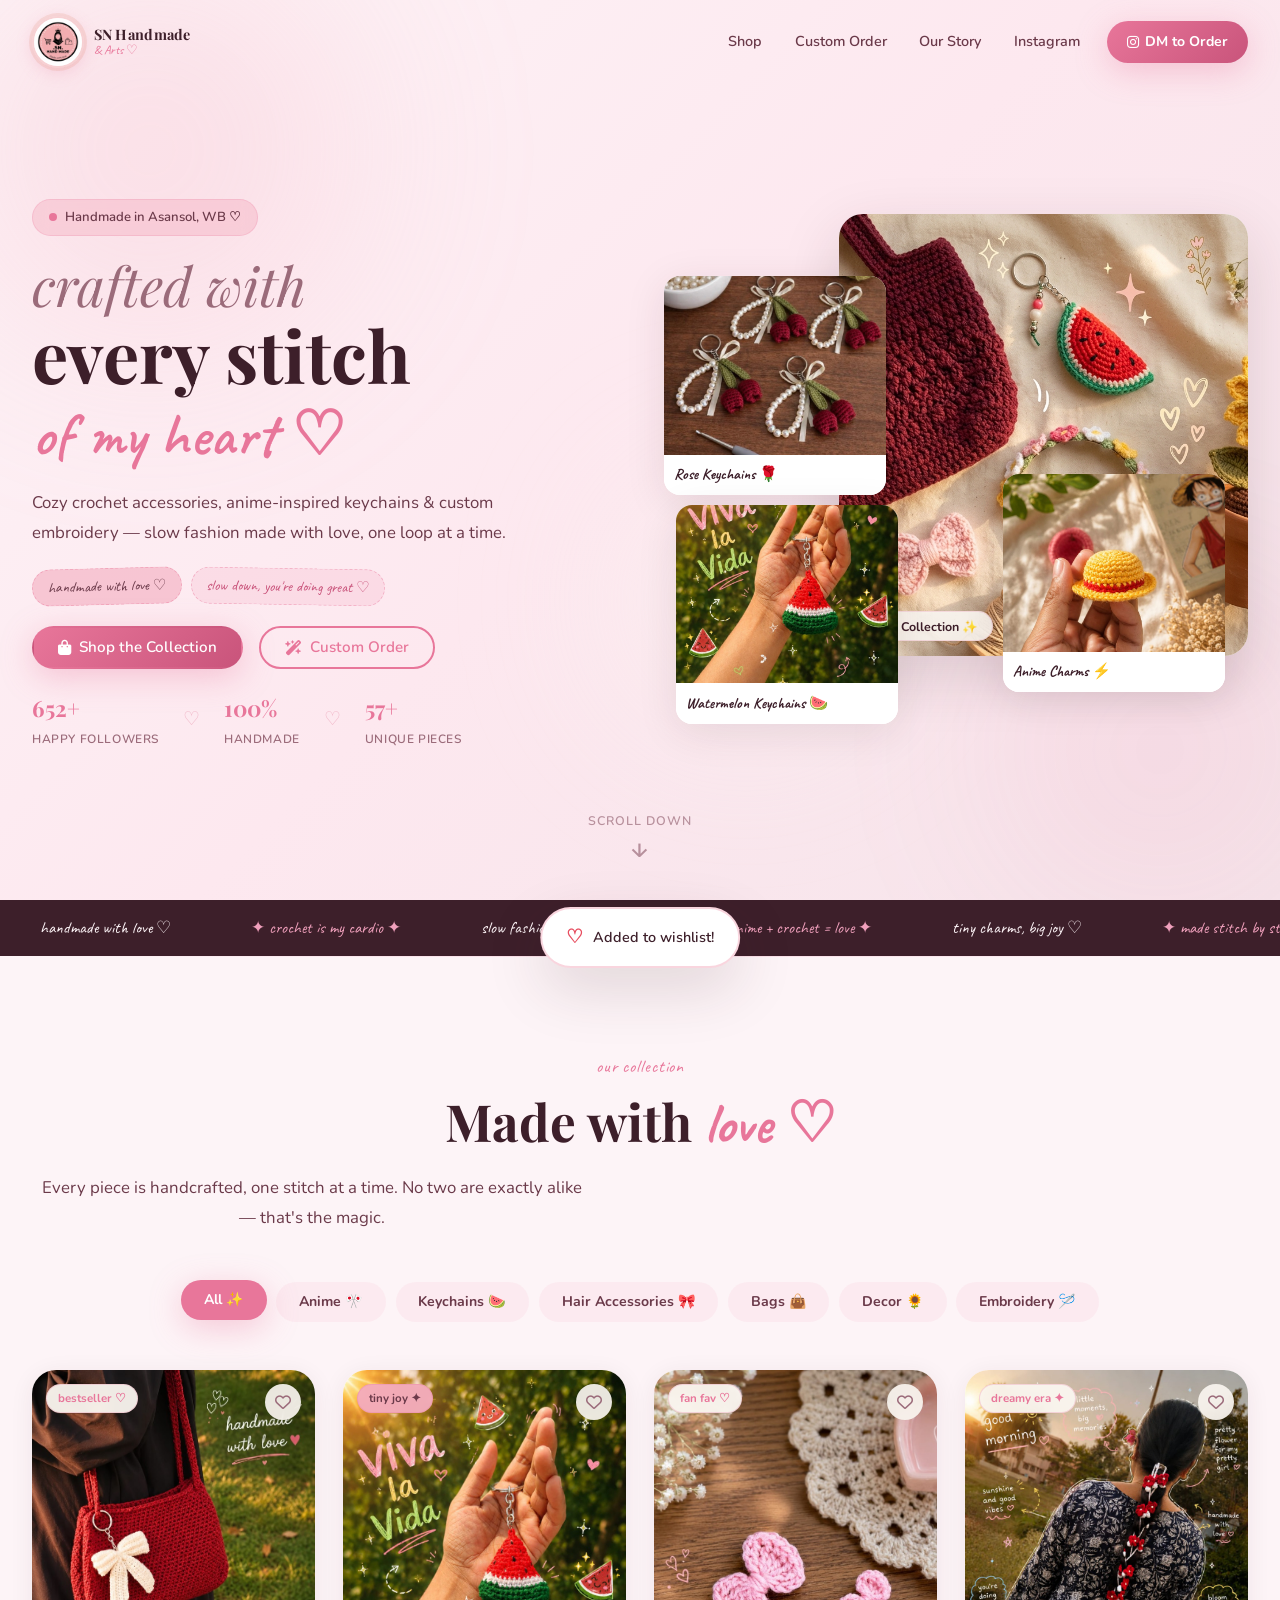
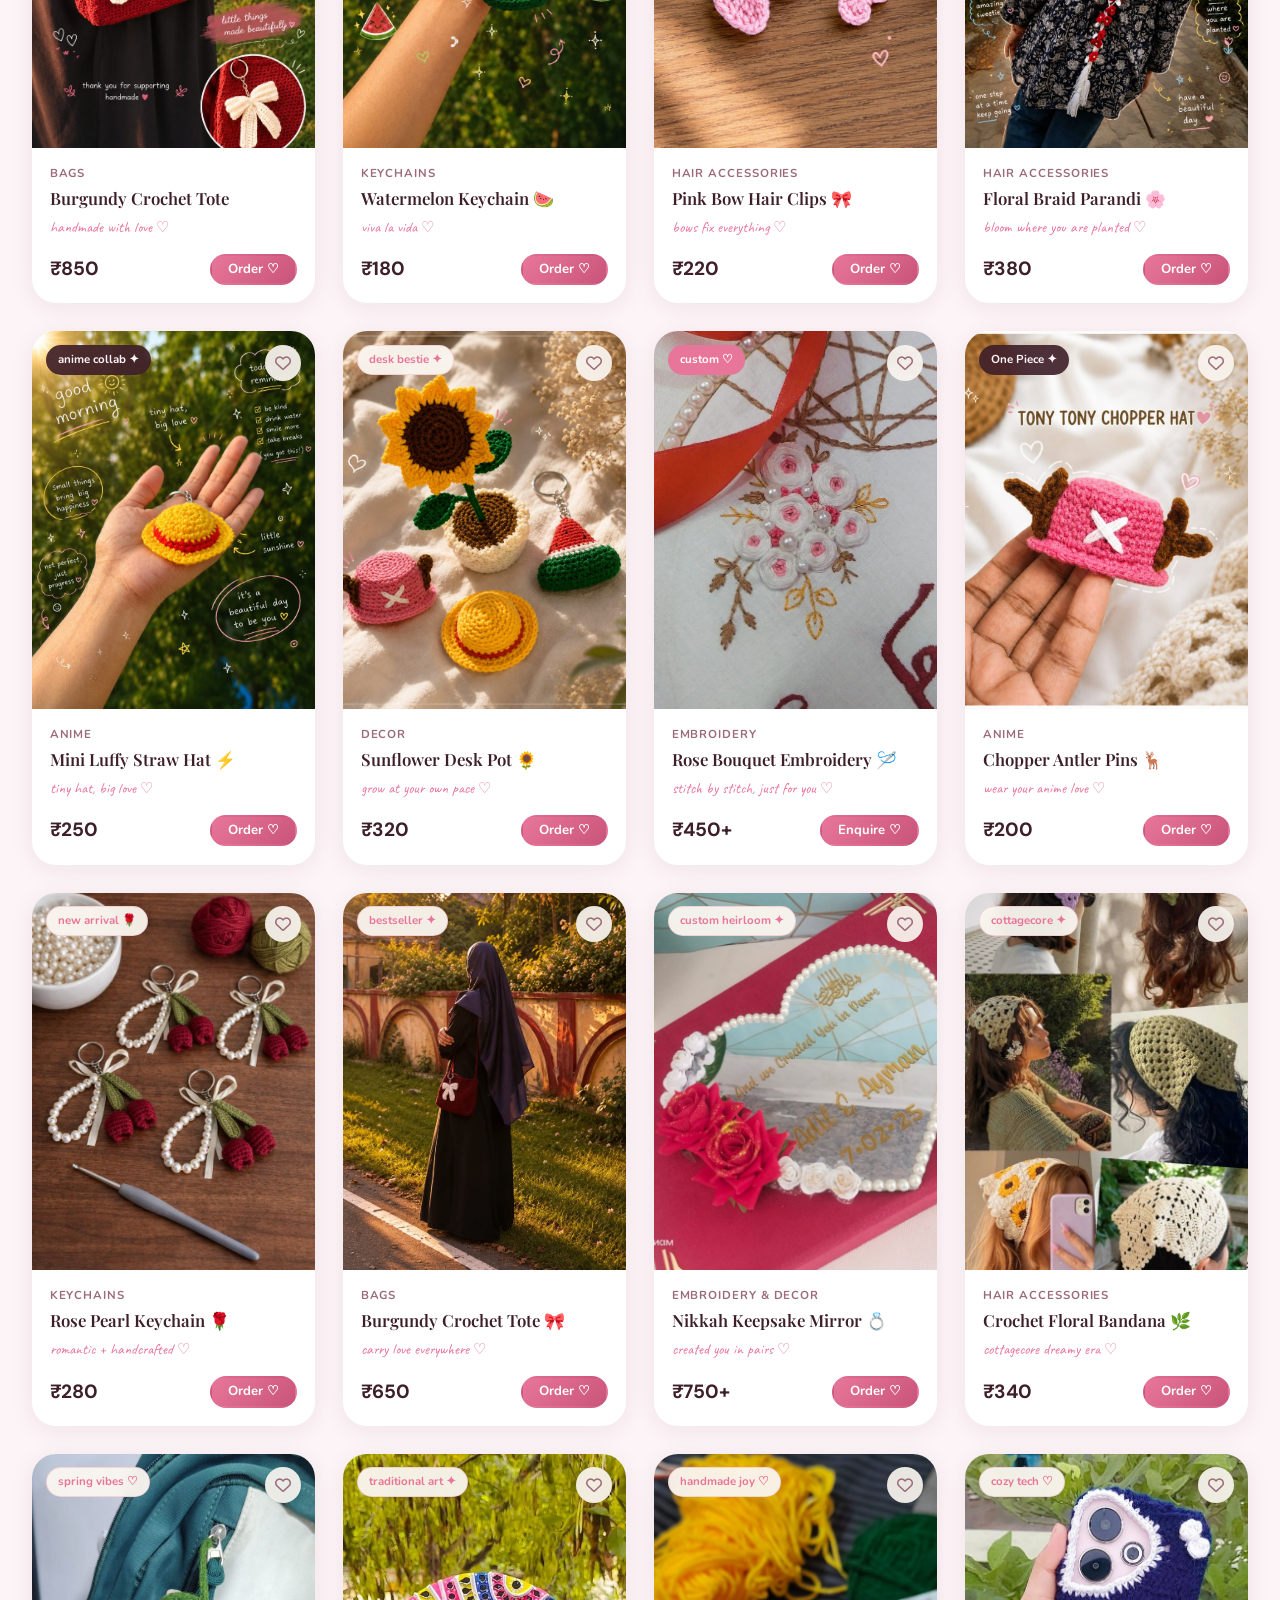
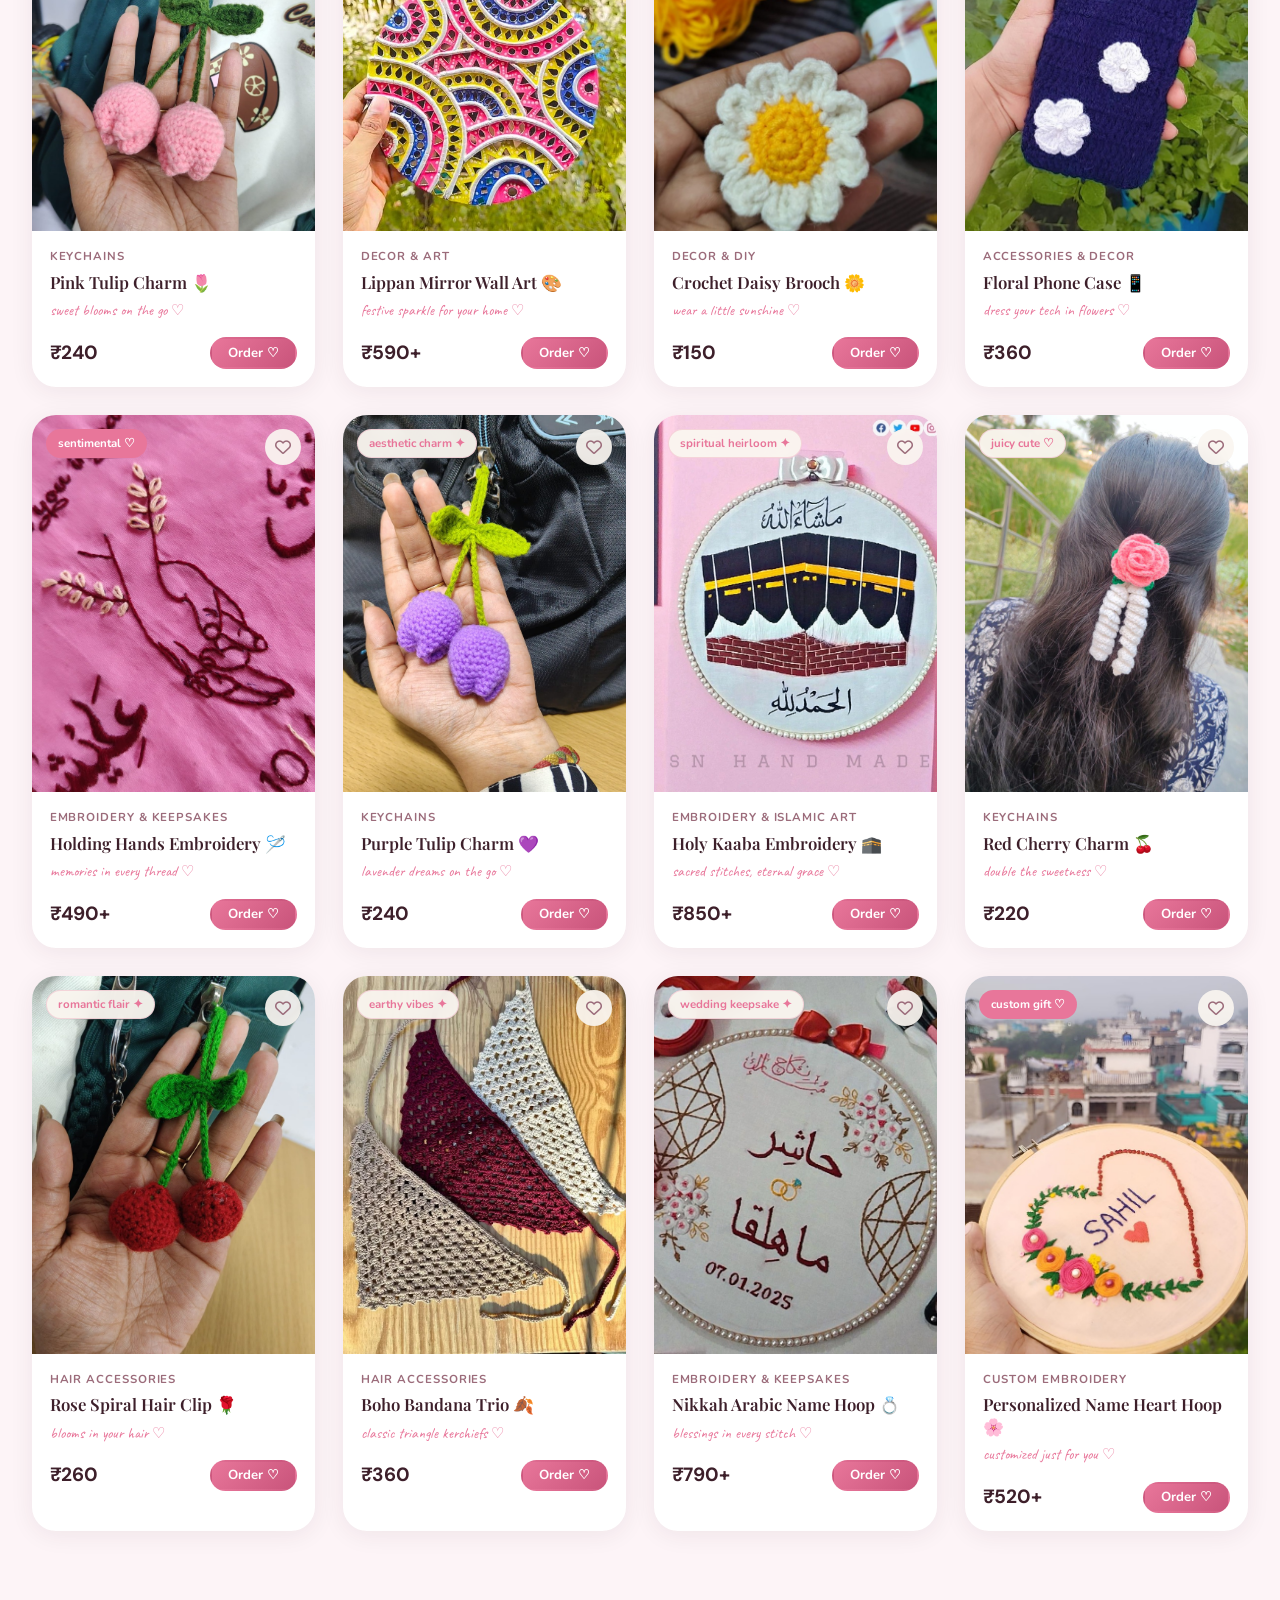
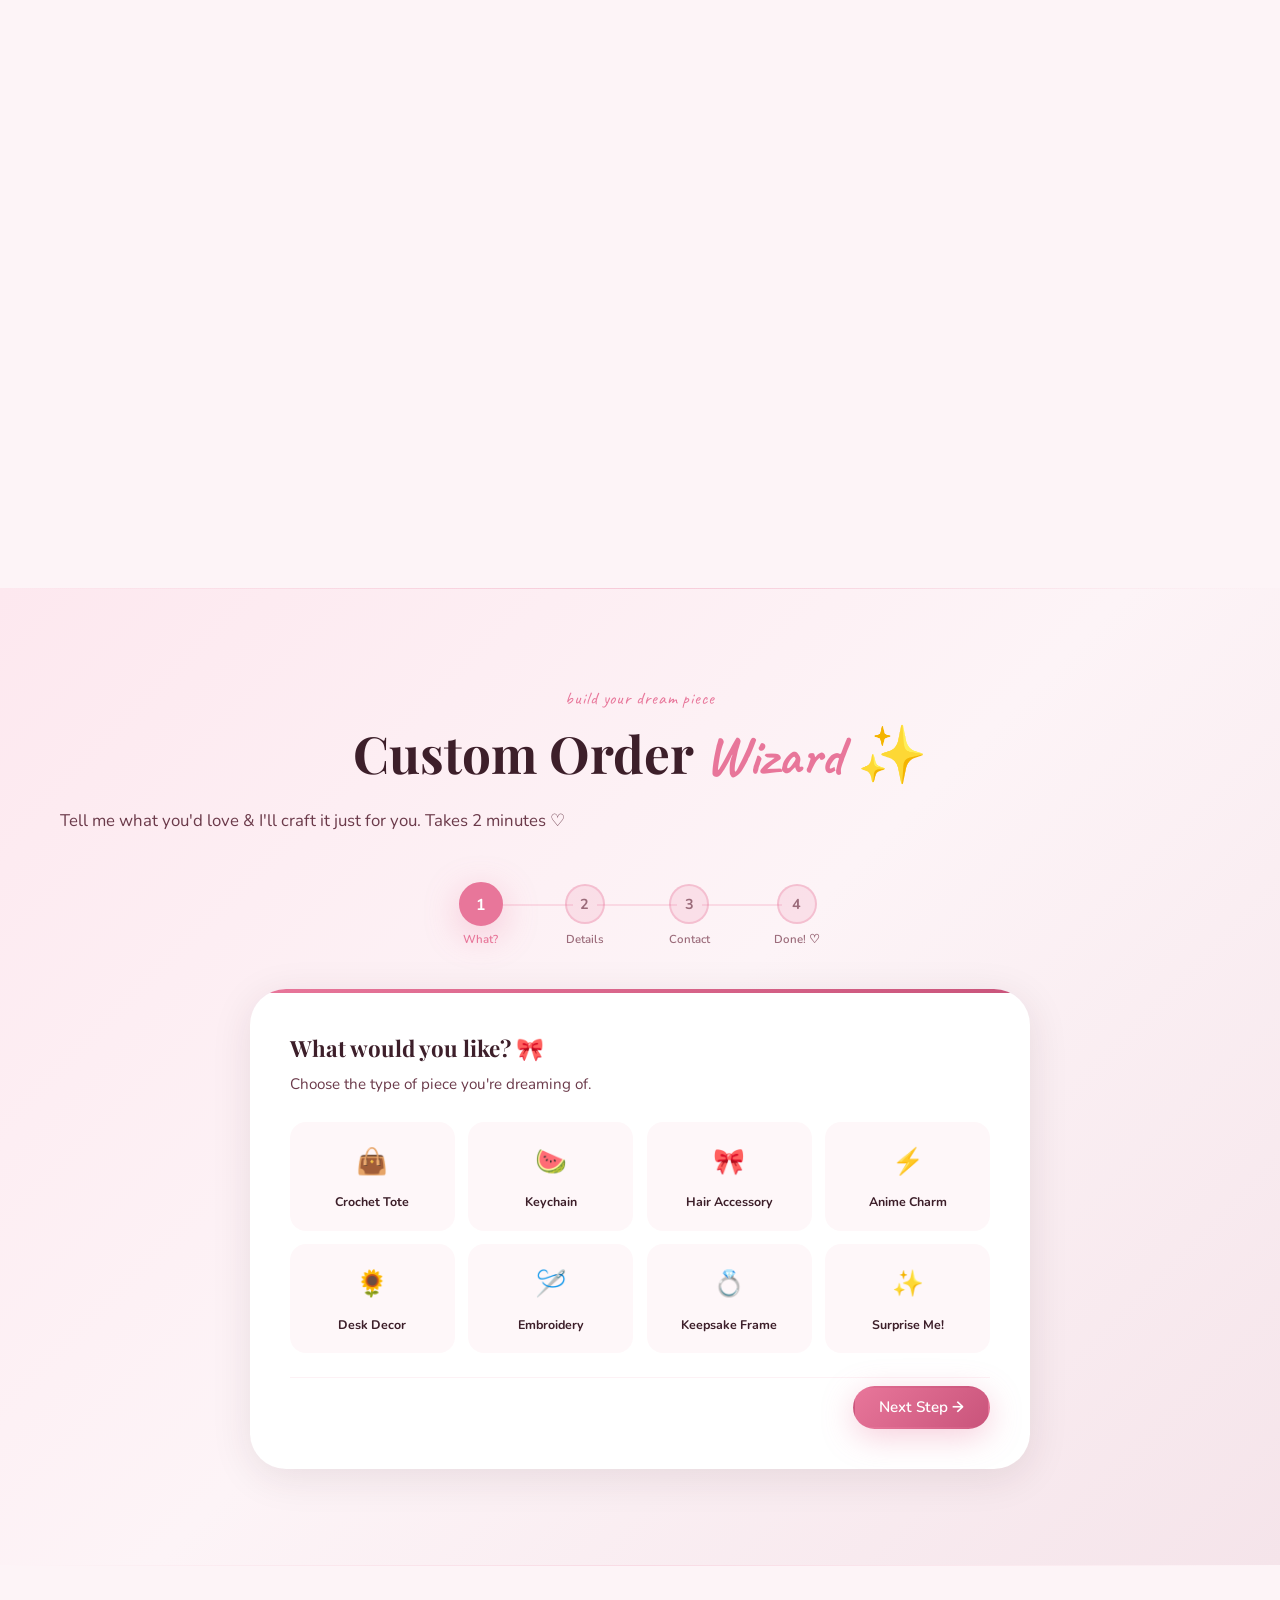
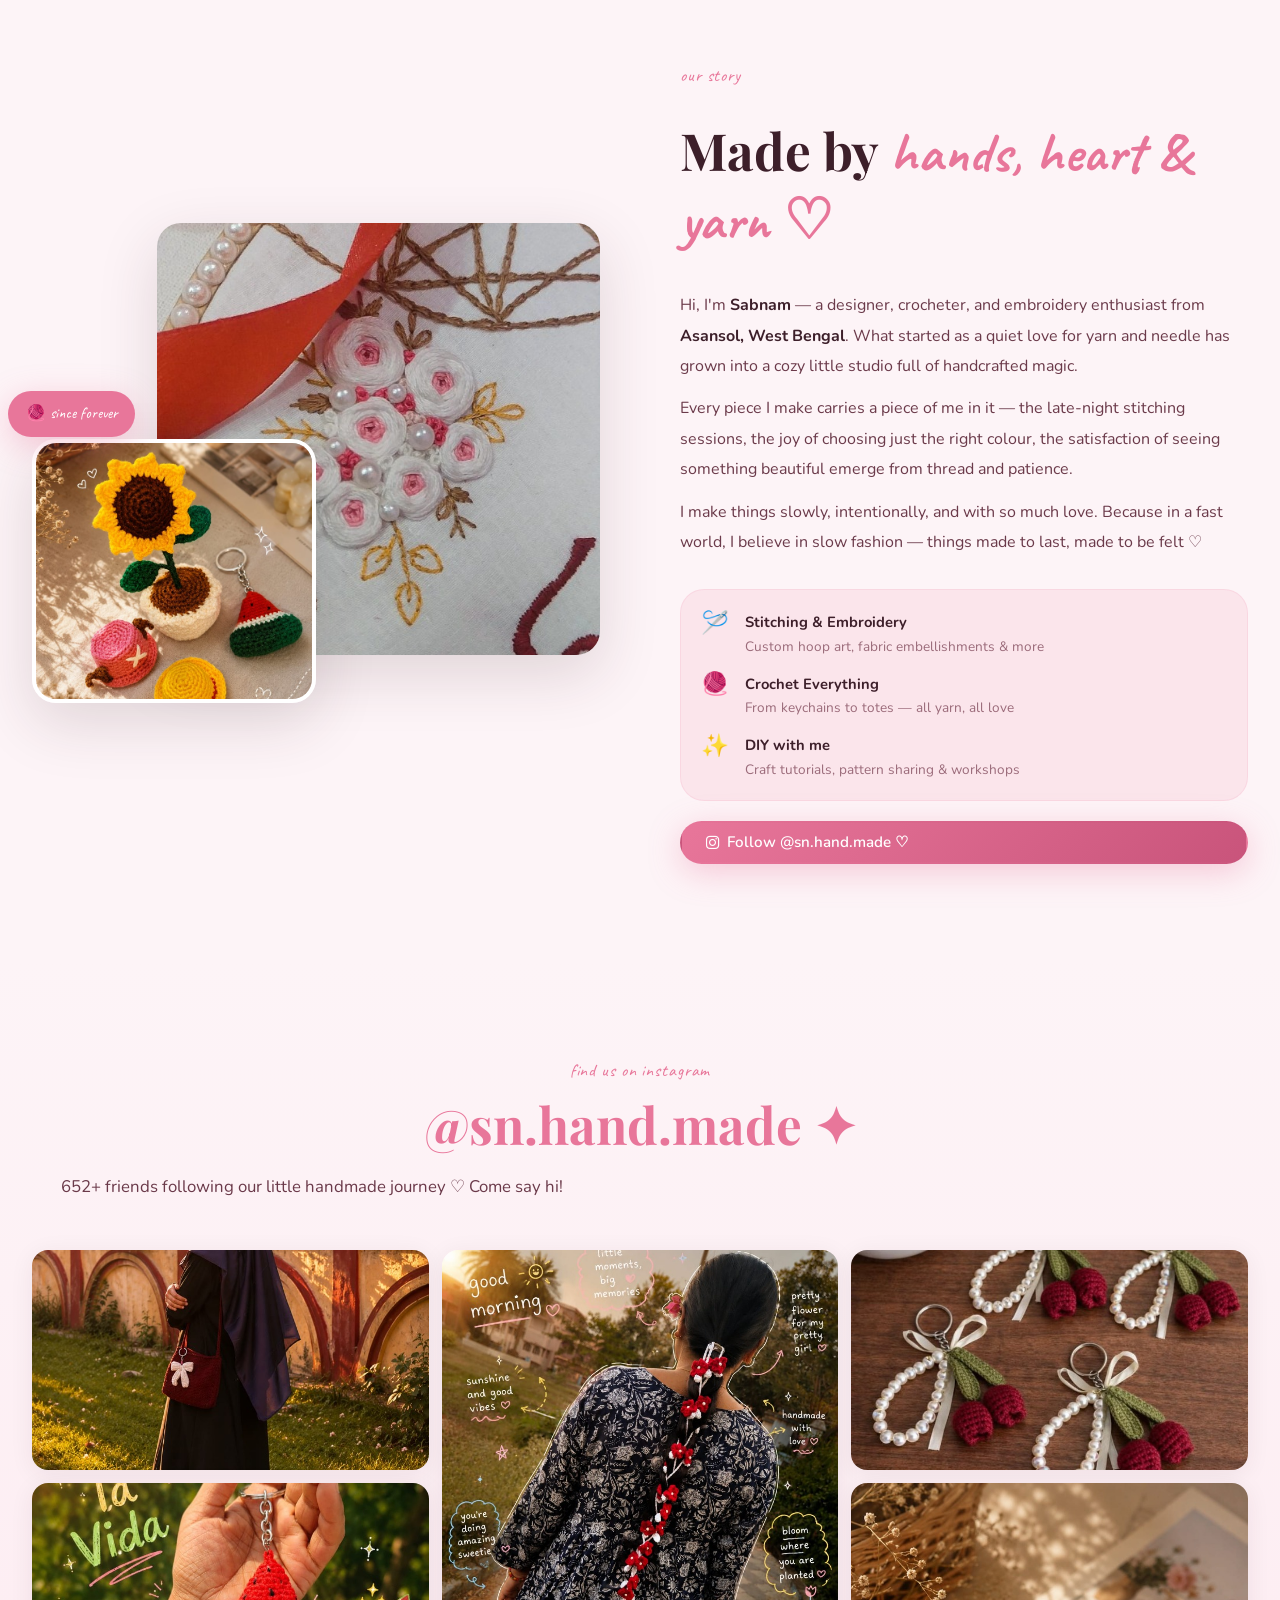
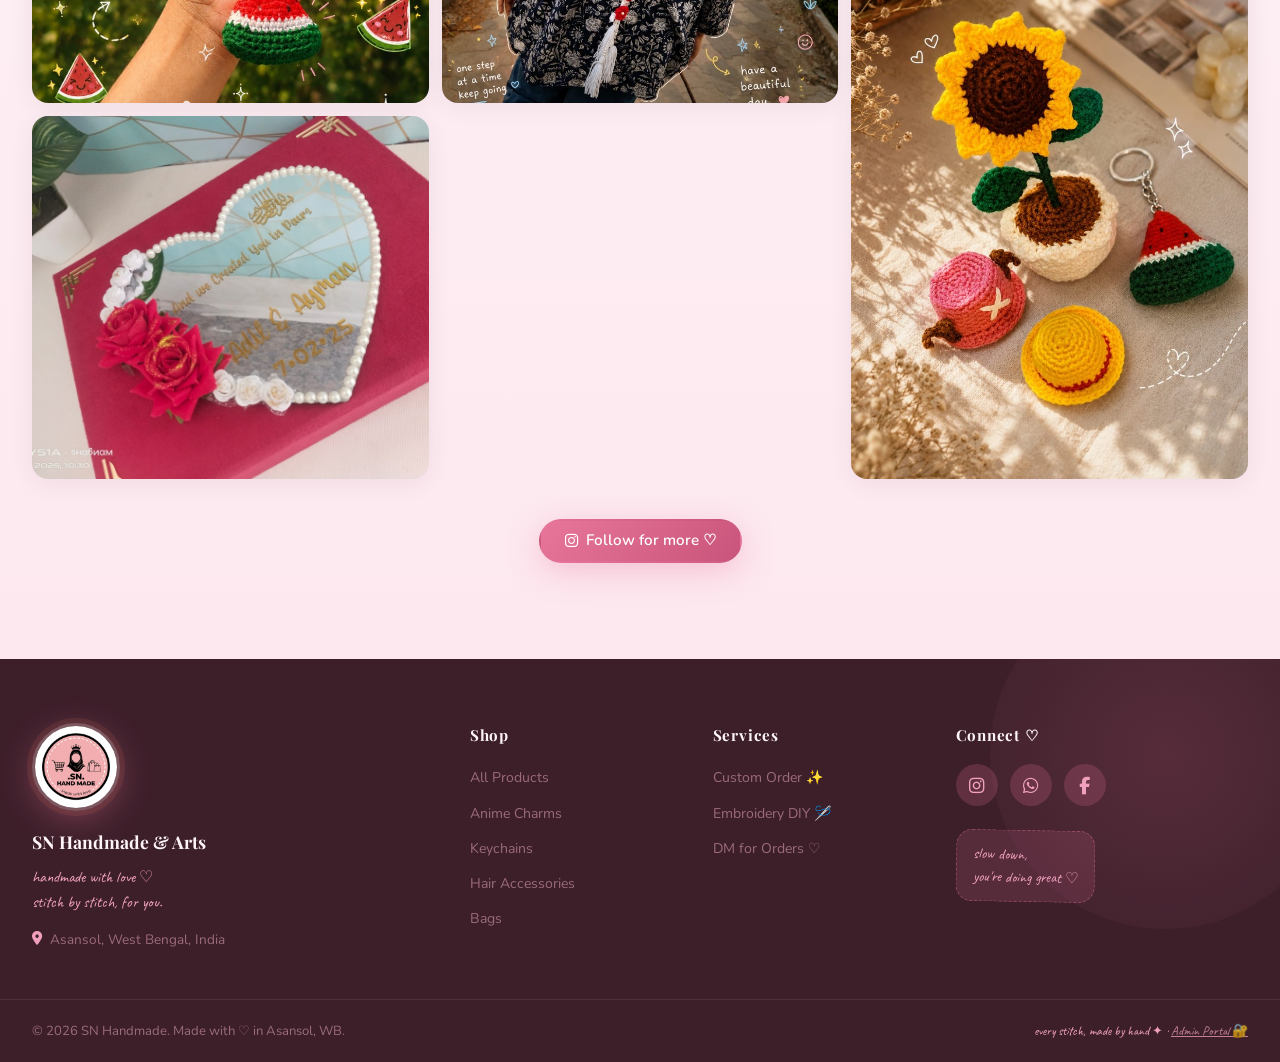
==== commit 041aabbb: "Add files via upload" ====
--- a/index.html
+++ b/index.html
@@ -1,1203 +1,1203 @@
-<!DOCTYPE html>
-<html lang="en">
-<head>
-  <meta charset="UTF-8" />
-  <meta name="viewport" content="width=device-width, initial-scale=1.0, viewport-fit=cover" />
-  <meta name="description" content="S N HAND MADE — handcrafted crochet accessories, anime-inspired keychains, floral headbands, and custom embroidery. Made with love in Asansol, WB. DM for orders @sn.hand.made" />
-  <meta name="keywords" content="crochet, handmade, embroidery, keychains, hair accessories, tote bags, anime crochet, Asansol, WB, handlooms" />
-  <meta name="author" content="S N HAND MADE" />
-  <meta property="og:title" content="S N HAND MADE — Handmade with Love ♡" />
-  <meta property="og:description" content="Crochet accessories, anime charms &amp; custom embroidery from Asansol, WB. Each piece made stitch by stitch with love." />
-  <meta property="og:type" content="website" />
-
-  <!-- Mobile / PWA meta -->
-  <meta name="theme-color" content="#E8769A" />
-  <meta name="mobile-web-app-capable" content="yes" />
-  <meta name="apple-mobile-web-app-capable" content="yes" />
-  <meta name="apple-mobile-web-app-status-bar-style" content="default" />
-  <meta name="apple-mobile-web-app-title" content="S N HAND MADE" />
-  <meta name="format-detection" content="telephone=no" />
-  <link rel="apple-touch-icon" href="apple-touch-icon.png" />
-
-  <title>S N HAND MADE — Handmade with Love ♡</title>
-
-  <!-- Google Fonts -->
-  <link rel="preconnect" href="https://fonts.googleapis.com" />
-  <link rel="preconnect" href="https://fonts.gstatic.com" crossorigin />
-  <link href="https://fonts.googleapis.com/css2?family=Playfair+Display:ital,wght@0,400;0,600;0,700;1,400;1,600&family=Caveat:wght@400;600;700&family=DM+Sans:wght@300;400;500;600&family=Nunito:wght@300;400;600;700;800&display=swap" rel="stylesheet" />
-
-  <!-- Font Awesome -->
-  <link rel="stylesheet" href="https://cdnjs.cloudflare.com/ajax/libs/font-awesome/6.5.0/css/all.min.css" />
-
-  <!-- Main CSS -->
-  <link rel="stylesheet" href="styles.css" />
-</head>
-<body>
-
-  <!-- ─── FLOATING DOODLE ELEMENTS ─────────────────────────────────────── -->
-  <div class="doodle-layer" aria-hidden="true">
-    <span class="doodle doodle-heart" style="--x:8%;--y:15%;--s:1.2;--d:0s">♡</span>
-    <span class="doodle doodle-heart" style="--x:92%;--y:22%;--s:0.8;--d:1.5s">♡</span>
-    <span class="doodle doodle-sparkle" style="--x:18%;--y:45%;--s:1;--d:0.8s">✦</span>
-    <span class="doodle doodle-sparkle" style="--x:80%;--y:60%;--s:1.3;--d:2s">✦</span>
-    <span class="doodle doodle-star" style="--x:5%;--y:70%;--s:0.9;--d:0.3s">★</span>
-    <span class="doodle doodle-star" style="--x:95%;--y:80%;--s:1.1;--d:1.2s">★</span>
-    <span class="doodle doodle-dot" style="--x:35%;--y:8%;--s:1;--d:0.5s">·</span>
-    <span class="doodle doodle-dot" style="--x:65%;--y:12%;--s:1.4;--d:1.8s">·</span>
-  </div>
-
-  <!-- ─── NAVBAR ─────────────────────────────────────────────────────────── -->
-  <nav class="navbar" id="navbar" role="navigation" aria-label="Main navigation">
-    <div class="nav-container">
-      <a href="#hero" class="nav-logo" id="nav-logo-link">
-        <img src="images/logo.jpg" alt="SN Hand Made logo" class="logo-img" />
-        <div class="logo-text">
-          <span class="logo-title">Sabnam Handlooms</span>
-          <span class="logo-sub">&amp; Arts ♡</span>
-        </div>
-      </a>
-      <ul class="nav-links" id="nav-links" role="list">
-        <!-- Mobile close button inside drawer -->
-        <li class="nav-close-hint" aria-hidden="true" style="position:absolute;top:1.25rem;right:1.25rem;display:none;">
-          <button id="nav-close-btn" aria-label="Close navigation menu" style="width:44px;height:44px;border-radius:50%;background:rgba(217,119,87,0.12);border:none;cursor:pointer;font-size:1.2rem;color:#3D2C2E;display:flex;align-items:center;justify-content:center;">
-            <i class="fa-solid fa-xmark"></i>
-          </button>
-        </li>
-        <li><a href="#products" class="nav-link" id="nav-products">Shop</a></li>
-        <li><a href="#custom-order" class="nav-link" id="nav-custom">Custom Order</a></li>
-        <li><a href="#story" class="nav-link" id="nav-story">Our Story</a></li>
-        <li><a href="#instagram" class="nav-link" id="nav-instagram">Instagram</a></li>
-        <li>
-          <a href="https://www.instagram.com/sn.hand.made" target="_blank" rel="noopener" class="nav-cta" id="nav-cta-btn">
-            <i class="fa-brands fa-instagram"></i> DM to Order
-          </a>
-        </li>
-      </ul>
-      <button class="nav-hamburger" id="nav-hamburger" aria-label="Toggle navigation menu" aria-expanded="false">
-        <span></span><span></span><span></span>
-      </button>
-    </div>
-  </nav>
-
-  <!-- ─── HERO SECTION ───────────────────────────────────────────────────── -->
-  <section class="hero" id="hero" aria-label="Hero section">
-    <!-- Animated background blobs -->
-    <div class="hero-blob hero-blob-1" aria-hidden="true"></div>
-    <div class="hero-blob hero-blob-2" aria-hidden="true"></div>
-    <div class="hero-blob hero-blob-3" aria-hidden="true"></div>
-
-    <div class="hero-content">
-      <!-- Left text column -->
-      <div class="hero-text">
-        <div class="hero-badge" id="hero-badge">
-          <span class="badge-dot"></span>
-          <span>Handmade in Asansol, WB ♡</span>
-        </div>
-        <h1 class="hero-title">
-          <span class="hero-title-line1">crafted with</span>
-          <span class="hero-title-line2">every stitch</span>
-          <span class="hero-title-line3 script-font">of my heart ♡</span>
-        </h1>
-        <p class="hero-subtitle">
-          Cozy crochet accessories, anime-inspired keychains &amp; custom embroidery — slow fashion made with love, one loop at a time.
-        </p>
-        <div class="hero-stickers" aria-hidden="true">
-          <span class="sticker sticker-1">handmade with love ♡</span>
-          <span class="sticker sticker-2">slow down, you're doing great ♡</span>
-        </div>
-        <div class="hero-actions">
-          <a href="#products" class="btn btn-primary" id="hero-shop-btn">
-            <i class="fa-solid fa-bag-shopping"></i> Shop the Collection
-          </a>
-          <a href="#custom-order" class="btn btn-outline" id="hero-custom-btn">
-            <i class="fa-solid fa-wand-magic-sparkles"></i> Custom Order
-          </a>
-        </div>
-        <div class="hero-stats">
-          <div class="stat-item">
-            <span class="stat-number">652+</span>
-            <span class="stat-label">Happy Followers</span>
-          </div>
-          <div class="stat-divider" aria-hidden="true">♡</div>
-          <div class="stat-item">
-            <span class="stat-number">100%</span>
-            <span class="stat-label">Handmade</span>
-          </div>
-          <div class="stat-divider" aria-hidden="true">♡</div>
-          <div class="stat-item">
-            <span class="stat-number">57+</span>
-            <span class="stat-label">Unique Pieces</span>
-          </div>
-        </div>
-      </div>
-
-      <!-- Right floating product cards column -->
-      <div class="hero-cards" id="hero-cards" aria-label="Featured products">
-        <div class="floating-card card-main" id="hero-card-main">
-          <div class="card-img-wrap">
-            <img src="images/hero_products_collage.jpg" alt="S N HAND MADE crochet product collection — burgundy tote, watermelon keychain, pink bow, floral headband" loading="eager" />
-          </div>
-          <div class="card-overlay">
-            <span class="card-tag">New Collection ✨</span>
-          </div>
-        </div>
-        <div class="floating-card card-secondary card-sec-1" id="hero-card-sec1">
-          <img src="images/product_rose_keychain.jpg" alt="Rose pearl crochet keychain" loading="lazy" />
-          <p>Rose Keychains 🌹</p>
-        </div>
-        <div class="floating-card card-secondary card-sec-2" id="hero-card-sec2">
-          <img src="images/product_watermelon_hand.jpg" alt="Crochet watermelon keychain" loading="lazy" />
-          <p>Watermelon Keychains 🍉</p>
-        </div>
-        <div class="floating-card card-secondary card-sec-3" id="hero-card-sec3">
-          <img src="images/product_luffy_hat2.jpg" alt="Mini Luffy straw hat crochet keychain" loading="lazy" />
-          <p>Anime Charms ⚡</p>
-        </div>
-      </div>
-    </div>
-
-    <!-- Scroll indicator -->
-    <a href="#products" class="scroll-indicator" id="scroll-indicator" aria-label="Scroll to products">
-      <span class="scroll-text">scroll down</span>
-      <span class="scroll-arrow">↓</span>
-    </a>
-  </section>
-
-  <!-- ─── MARQUEE BANNER ────────────────────────────────────────────────── -->
-  <div class="marquee-band" aria-hidden="true">
-    <div class="marquee-track">
-      <span>handmade with love ♡</span>
-      <span>✦ crochet is my cardio ✦</span>
-      <span>slow fashion, big heart ♡</span>
-      <span>✦ anime + crochet = love ✦</span>
-      <span>tiny charms, big joy ♡</span>
-      <span>✦ made stitch by stitch ✦</span>
-      <span>DM for custom orders ♡</span>
-      <span>✦ Asansol, WB ✦</span>
-      <!-- duplicate for seamless loop -->
-      <span>handmade with love ♡</span>
-      <span>✦ crochet is my cardio ✦</span>
-      <span>slow fashion, big heart ♡</span>
-      <span>✦ anime + crochet = love ✦</span>
-      <span>tiny charms, big joy ♡</span>
-      <span>✦ made stitch by stitch ✦</span>
-      <span>DM for custom orders ♡</span>
-      <span>✦ Asansol, WB ✦</span>
-    </div>
-  </div>
-
-  <!-- ─── PRODUCT CATALOG ───────────────────────────────────────────────── -->
-  <section class="products-section" id="products" aria-label="Product catalog">
-    <div class="section-container">
-      <div class="section-header">
-        <span class="section-eyebrow">our collection</span>
-        <h2 class="section-title">Made with <span class="script-accent">love ♡</span></h2>
-        <p class="section-subtitle">Every piece is handcrafted, one stitch at a time. No two are exactly alike — that's the magic.</p>
-      </div>
-
-      <!-- Filter Buttons -->
-      <div class="filter-bar" id="filter-bar" role="group" aria-label="Filter products by category">
-        <button class="filter-btn active" data-filter="all" id="filter-all">All ✨</button>
-        <button class="filter-btn" data-filter="anime" id="filter-anime">Anime 🎌</button>
-        <button class="filter-btn" data-filter="keychains" id="filter-keychains">Keychains 🍉</button>
-        <button class="filter-btn" data-filter="hair" id="filter-hair">Hair Accessories 🎀</button>
-        <button class="filter-btn" data-filter="bags" id="filter-bags">Bags 👜</button>
-        <button class="filter-btn" data-filter="decor" id="filter-decor">Decor 🌻</button>
-        <button class="filter-btn" data-filter="embroidery" id="filter-embroidery">Embroidery 🪡</button>
-      </div>
-
-      <!-- Product Grid -->
-      <div class="product-grid" id="product-grid" aria-live="polite">
-
-        <!-- Product 1: Burgundy Tote -->
-        <article class="product-card" data-category="bags" data-name="Burgundy Crochet Tote" data-price="₹850" data-desc="Handcrafted burgundy crochet tote with an elegant cream bow detail. Sturdy, spacious & so dreamy. Styled with sweet love notes ♡ Made to last." id="product-card-1">
-          <div class="product-img-wrap">
-            <img src="images/product_tote_doodles_full.jpg" alt="Burgundy crochet tote bag with cream bow and handmade doodle notes" loading="lazy" />
-            <div class="product-badge">bestseller ♡</div>
-            <button class="product-wishlist" aria-label="Add Burgundy Crochet Tote to wishlist" data-id="1">
-              <i class="fa-regular fa-heart"></i>
-            </button>
-            <div class="product-hover-overlay">
-              <button class="btn btn-quick-view" data-product-id="1" id="quickview-btn-1">Quick View ✨</button>
-            </div>
-          </div>
-          <div class="product-info">
-            <span class="product-category-tag">Bags</span>
-            <h3 class="product-name">Burgundy Crochet Tote</h3>
-            <p class="product-tagline">handmade with love ♡</p>
-            <div class="product-footer">
-              <span class="product-price">₹850</span>
-              <a href="https://wa.me/917074669941" target="_blank" rel="noopener" class="btn btn-order-sm" aria-label="Order Burgundy Crochet Tote on WhatsApp">Order ♡</a>
-            </div>
-          </div>
-        </article>
-
-        <!-- Product 2: Watermelon Keychain -->
-        <article class="product-card" data-category="keychains" data-name="Watermelon Keychain" data-price="₹180" data-desc="Fresh as summer sunshine! A handcrafted crochet watermelon slice keychain. Carry happiness wherever you go 🍉 Makes the cutest bag charm!" id="product-card-2">
-          <div class="product-img-wrap">
-            <img src="images/product_watermelon_hand.jpg" alt="Crochet watermelon keychain Viva la Vida in hand" loading="lazy" />
-            <div class="product-badge new-badge">tiny joy ✦</div>
-            <button class="product-wishlist" aria-label="Add Watermelon Keychain to wishlist" data-id="2">
-              <i class="fa-regular fa-heart"></i>
-            </button>
-            <div class="product-hover-overlay">
-              <button class="btn btn-quick-view" data-product-id="2" id="quickview-btn-2">Quick View ✨</button>
-            </div>
-          </div>
-          <div class="product-info">
-            <span class="product-category-tag">Keychains</span>
-            <h3 class="product-name">Watermelon Keychain 🍉</h3>
-            <p class="product-tagline">viva la vida ♡</p>
-            <div class="product-footer">
-              <span class="product-price">₹180</span>
-              <a href="https://wa.me/917074669941" target="_blank" rel="noopener" class="btn btn-order-sm" aria-label="Order Watermelon Keychain on WhatsApp">Order ♡</a>
-            </div>
-          </div>
-        </article>
-
-        <!-- Product 3: Pink Bow Hair Clips -->
-        <article class="product-card" data-category="hair" data-name="Pink Bow Hair Clips" data-price="₹220" data-desc="The cutest pink crochet bow hair clips! Available in two sizes — big statement bow or teeny tiny bow. Bows fix everything ♡" id="product-card-3">
-          <div class="product-img-wrap">
-            <img src="images/product_pink_bow_real.jpg" alt="Pink crochet bow hair clips in two sizes on wooden table" loading="lazy" />
-            <div class="product-badge">fan fav ♡</div>
-            <button class="product-wishlist" aria-label="Add Pink Bow Hair Clips to wishlist" data-id="3">
-              <i class="fa-regular fa-heart"></i>
-            </button>
-            <div class="product-hover-overlay">
-              <button class="btn btn-quick-view" data-product-id="3" id="quickview-btn-3">Quick View ✨</button>
-            </div>
-          </div>
-          <div class="product-info">
-            <span class="product-category-tag">Hair Accessories</span>
-            <h3 class="product-name">Pink Bow Hair Clips 🎀</h3>
-            <p class="product-tagline">bows fix everything ♡</p>
-            <div class="product-footer">
-              <span class="product-price">₹220</span>
-              <a href="https://wa.me/917074669941" target="_blank" rel="noopener" class="btn btn-order-sm" aria-label="Order Pink Bow Hair Clips on WhatsApp">Order ♡</a>
-            </div>
-          </div>
-        </article>
-
-        <!-- Product 4: Floral Braid Parandi -->
-        <article class="product-card" data-category="hair" data-name="Floral Braid Parandi" data-price="₹380" data-desc="A dreamy cascading floral crochet braid accessory with delicate red & white blossoms and tassel finish 🌸 'Little moments, big memories.'" id="product-card-4">
-          <div class="product-img-wrap">
-            <img src="images/product_floral_braid.jpg" alt="Handmade crochet flower braid parandi accessory for long hair" loading="lazy" />
-            <div class="product-badge">dreamy era ✦</div>
-            <button class="product-wishlist" aria-label="Add Floral Braid Parandi to wishlist" data-id="4">
-              <i class="fa-regular fa-heart"></i>
-            </button>
-            <div class="product-hover-overlay">
-              <button class="btn btn-quick-view" data-product-id="4" id="quickview-btn-4">Quick View ✨</button>
-            </div>
-          </div>
-          <div class="product-info">
-            <span class="product-category-tag">Hair Accessories</span>
-            <h3 class="product-name">Floral Braid Parandi 🌸</h3>
-            <p class="product-tagline">bloom where you are planted ♡</p>
-            <div class="product-footer">
-              <span class="product-price">₹380</span>
-              <a href="https://wa.me/917074669941" target="_blank" rel="noopener" class="btn btn-order-sm" aria-label="Order Floral Braid Parandi on WhatsApp">Order ♡</a>
-            </div>
-          </div>
-        </article>
-
-        <!-- Product 5: Luffy Straw Hat -->
-        <article class="product-card" data-category="anime" data-name="Mini Luffy Straw Hat" data-price="₹250" data-desc="The iconic straw hat of the future King of the Pirates! 'Tiny hat, big love 🏴‍☠️ Small things bring big happiness.' The ultimate anime collectible." id="product-card-5">
-          <div class="product-img-wrap">
-            <img src="images/product_luffy_doodles.jpg" alt="Mini Luffy straw hat keychain with positive aesthetic doodle notes" loading="lazy" />
-            <div class="product-badge anime-badge">anime collab ✦</div>
-            <button class="product-wishlist" aria-label="Add Mini Luffy Straw Hat to wishlist" data-id="5">
-              <i class="fa-regular fa-heart"></i>
-            </button>
-            <div class="product-hover-overlay">
-              <button class="btn btn-quick-view" data-product-id="5" id="quickview-btn-5">Quick View ✨</button>
-            </div>
-          </div>
-          <div class="product-info">
-            <span class="product-category-tag">Anime</span>
-            <h3 class="product-name">Mini Luffy Straw Hat ⚡</h3>
-            <p class="product-tagline">tiny hat, big love ♡</p>
-            <div class="product-footer">
-              <span class="product-price">₹250</span>
-              <a href="https://wa.me/917074669941" target="_blank" rel="noopener" class="btn btn-order-sm" aria-label="Order Mini Luffy Straw Hat on WhatsApp">Order ♡</a>
-            </div>
-          </div>
-        </article>
-
-        <!-- Product 6: Sunflower Desk Pot -->
-        <article class="product-card" data-category="decor" data-name="Sunflower Desk Pot" data-price="₹320" data-desc="A vibrant handmade crochet sunflower sitting in a cozy pot! Spreads warm sunshine energy to your desk or shelf 🌻 Grow at your own pace." id="product-card-6">
-          <div class="product-img-wrap">
-            <img src="images/product_sunflower_square.jpg" alt="Crochet sunflower pot with mini hats and watermelon flatlay" loading="lazy" />
-            <div class="product-badge">desk bestie ✦</div>
-            <button class="product-wishlist" aria-label="Add Sunflower Desk Pot to wishlist" data-id="6">
-              <i class="fa-regular fa-heart"></i>
-            </button>
-            <div class="product-hover-overlay">
-              <button class="btn btn-quick-view" data-product-id="6" id="quickview-btn-6">Quick View ✨</button>
-            </div>
-          </div>
-          <div class="product-info">
-            <span class="product-category-tag">Decor</span>
-            <h3 class="product-name">Sunflower Desk Pot 🌻</h3>
-            <p class="product-tagline">grow at your own pace ♡</p>
-            <div class="product-footer">
-              <span class="product-price">₹320</span>
-              <a href="https://wa.me/917074669941" target="_blank" rel="noopener" class="btn btn-order-sm" aria-label="Order Sunflower Desk Pot on WhatsApp">Order ♡</a>
-            </div>
-          </div>
-        </article>
-
-        <!-- Product 7: Rose Bouquet Embroidery -->
-        <article class="product-card" data-category="embroidery" data-name="Rose Bouquet Embroidery" data-price="₹450+" data-desc="Exquisite dimensional bullion rose embroidery framed in a wooden hoop with satin ribbons & pearl bead accents 🪡 Custom lettering & dates available!" id="product-card-7">
-          <div class="product-img-wrap">
-            <img src="images/product_embroidery_roses.jpg" alt="Handcrafted floral embroidery hoop with satin ribbon and pearls" loading="lazy" />
-            <div class="product-badge service-badge">custom ♡</div>
-            <button class="product-wishlist" aria-label="Add Rose Bouquet Embroidery to wishlist" data-id="7">
-              <i class="fa-regular fa-heart"></i>
-            </button>
-            <div class="product-hover-overlay">
-              <button class="btn btn-quick-view" data-product-id="7" id="quickview-btn-7">Quick View ✨</button>
-            </div>
-          </div>
-          <div class="product-info">
-            <span class="product-category-tag">Embroidery</span>
-            <h3 class="product-name">Rose Bouquet Embroidery 🪡</h3>
-            <p class="product-tagline">stitch by stitch, just for you ♡</p>
-            <div class="product-footer">
-              <span class="product-price">₹450+</span>
-              <a href="#custom-order" class="btn btn-order-sm" aria-label="Start Custom Embroidery Order">Enquire ♡</a>
-            </div>
-          </div>
-        </article>
-
-        <!-- Product 8: Chopper Antler Pins -->
-        <article class="product-card" data-category="anime" data-name="Tony Tony Chopper Antler Pins" data-price="₹200" data-desc="Adorable pink antler pins inspired by everyone's favourite doctor reindeer, Tony Tony Chopper! Wear your anime love proudly 🦌" id="product-card-8">
-          <div class="product-img-wrap">
-            <img src="images/product_chopper_hat.jpg" alt="Tony Tony Chopper pink hat crochet" loading="lazy" />
-            <div class="product-badge anime-badge">One Piece ✦</div>
-            <button class="product-wishlist" aria-label="Add Chopper Antler Pins to wishlist" data-id="8">
-              <i class="fa-regular fa-heart"></i>
-            </button>
-            <div class="product-hover-overlay">
-              <button class="btn btn-quick-view" data-product-id="8" id="quickview-btn-8">Quick View ✨</button>
-            </div>
-          </div>
-          <div class="product-info">
-            <span class="product-category-tag">Anime</span>
-            <h3 class="product-name">Chopper Antler Pins 🦌</h3>
-            <p class="product-tagline">wear your anime love ♡</p>
-            <div class="product-footer">
-              <span class="product-price">₹200</span>
-              <a href="https://www.instagram.com/sn.hand.made" target="_blank" rel="noopener" class="btn btn-order-sm" aria-label="Order Chopper Antler Pins on Instagram">Order ♡</a>
-            </div>
-          </div>
-        </article>
-
-        <!-- Product 9: Rose Pearl Keychain -->
-        <article class="product-card" data-category="keychains" data-name="Rose Pearl Keychain" data-price="₹280" data-desc="Delicate crocheted red rose buds paired with pearl bead loops and a satin bow — the most romantic keychain you will ever own 🌹 Makes the perfect gift!" id="product-card-9">
-          <div class="product-img-wrap">
-            <img src="images/product_rose_keychain.jpg" alt="Crochet red rose pearl keychain with satin bow" loading="lazy" />
-            <div class="product-badge">new arrival 🌹</div>
-            <button class="product-wishlist" aria-label="Add Rose Pearl Keychain to wishlist" data-id="9">
-              <i class="fa-regular fa-heart"></i>
-            </button>
-            <div class="product-hover-overlay">
-              <button class="btn btn-quick-view" data-product-id="9" id="quickview-btn-9">Quick View ✨</button>
-            </div>
-          </div>
-          <div class="product-info">
-            <span class="product-category-tag">Keychains</span>
-            <h3 class="product-name">Rose Pearl Keychain 🌹</h3>
-            <p class="product-tagline">romantic + handcrafted ♡</p>
-            <div class="product-footer">
-              <span class="product-price">₹280</span>
-              <a href="https://wa.me/917074669941" target="_blank" rel="noopener" class="btn btn-order-sm" aria-label="Order Rose Pearl Keychain on WhatsApp">Order ♡</a>
-            </div>
-          </div>
-        </article>
-
-        <!-- Product 10: Burgundy Tote (Model Shot) -->
-        <article class="product-card" data-category="bags" data-name="Burgundy Crochet Tote" data-price="₹650" data-desc="A gorgeous burgundy crochet tote with a cream bow charm — styled to perfection. Handcrafted, structured, and absolutely stunning as a daily carry or a gift ♡" id="product-card-10">
-          <div class="product-img-wrap">
-            <img src="images/product_tote_model.jpg" alt="Burgundy crochet tote bag with cream bow worn by model" loading="lazy" />
-            <div class="product-badge">bestseller ✦</div>
-            <button class="product-wishlist" aria-label="Add Burgundy Crochet Tote to wishlist" data-id="10">
-              <i class="fa-regular fa-heart"></i>
-            </button>
-            <div class="product-hover-overlay">
-              <button class="btn btn-quick-view" data-product-id="10" id="quickview-btn-10">Quick View ✨</button>
-            </div>
-          </div>
-          <div class="product-info">
-            <span class="product-category-tag">Bags</span>
-            <h3 class="product-name">Burgundy Crochet Tote 🎀</h3>
-            <p class="product-tagline">carry love everywhere ♡</p>
-            <div class="product-footer">
-              <span class="product-price">₹650</span>
-              <a href="https://wa.me/917074669941" target="_blank" rel="noopener" class="btn btn-order-sm" aria-label="Order Burgundy Crochet Tote on WhatsApp">Order ♡</a>
-            </div>
-          </div>
-        </article>
-
-        <!-- Product 11: Nikkah Keepsake Mirror Frame -->
-        <article class="product-card" data-category="embroidery" data-name="Nikkah Keepsake Mirror Frame" data-price="₹750+" data-desc="Luxury personalized velvet & heart mirror keepsake board inscribed with 'And We Created You in Pairs', couple names, and Nikkah date. Embellished with handmade satin roses & pearl bead border 💍" id="product-card-11">
-          <div class="product-img-wrap">
-            <img src="images/product_nikkah_plate.jpg" alt="Personalized heart mirror wedding & Nikkah keepsake frame with red roses and pearls" loading="lazy" />
-            <div class="product-badge">custom heirloom ✦</div>
-            <button class="product-wishlist" aria-label="Add Nikkah Keepsake Mirror to wishlist" data-id="11">
-              <i class="fa-regular fa-heart"></i>
-            </button>
-            <div class="product-hover-overlay">
-              <button class="btn btn-quick-view" data-product-id="11" id="quickview-btn-11">Quick View ✨</button>
-            </div>
-          </div>
-          <div class="product-info">
-            <span class="product-category-tag">Embroidery & Decor</span>
-            <h3 class="product-name">Nikkah Keepsake Mirror 💍</h3>
-            <p class="product-tagline">created you in pairs ♡</p>
-            <div class="product-footer">
-              <span class="product-price">₹750+</span>
-              <a href="https://wa.me/917074669941" target="_blank" rel="noopener" class="btn btn-order-sm" aria-label="Order Nikkah Keepsake Mirror on WhatsApp">Order ♡</a>
-            </div>
-          </div>
-        </article>
-
-        <!-- Product 12: Crochet Floral Bandanas -->
-        <article class="product-card" data-category="hair" data-name="Crochet Floral Bandana" data-price="₹340" data-desc="Aesthetic handcrafted crochet hair kerchiefs & bandanas! Available in daisy granny squares, sage mesh, lavender scallop, and sunflower patterns. The ultimate cottagecore statement 🌿" id="product-card-12">
-          <div class="product-img-wrap">
-            <img src="images/product_bandanas_collage.jpg" alt="Handmade crochet bandana kerchief hair accessories in multiple colors" loading="lazy" />
-            <div class="product-badge">cottagecore ✦</div>
-            <button class="product-wishlist" aria-label="Add Crochet Floral Bandana to wishlist" data-id="12">
-              <i class="fa-regular fa-heart"></i>
-            </button>
-            <div class="product-hover-overlay">
-              <button class="btn btn-quick-view" data-product-id="12" id="quickview-btn-12">Quick View ✨</button>
-            </div>
-          </div>
-          <div class="product-info">
-            <span class="product-category-tag">Hair Accessories</span>
-            <h3 class="product-name">Crochet Floral Bandana 🌿</h3>
-            <p class="product-tagline">cottagecore dreamy era ♡</p>
-            <div class="product-footer">
-              <span class="product-price">₹340</span>
-              <a href="https://wa.me/917074669941" target="_blank" rel="noopener" class="btn btn-order-sm" aria-label="Order Crochet Floral Bandana on WhatsApp">Order ♡</a>
-            </div>
-          </div>
-        </article>
-
-        <!-- Product 13: Pink Tulip Bell Charm -->
-        <article class="product-card" data-category="keychains" data-name="Pink Tulip Bell Keychain" data-price="₹240" data-desc="Sweet double pink crochet tulip bell charms with leafy green stems! Looks adorable hanging on backpacks, handbags, or car mirrors 🌷" id="product-card-13">
-          <div class="product-img-wrap">
-            <img src="images/product_pink_tulips.jpg" alt="Handmade pink crochet tulip bell flower bag charm on backpack" loading="lazy" />
-            <div class="product-badge">spring vibes ♡</div>
-            <button class="product-wishlist" aria-label="Add Pink Tulip Bell Keychain to wishlist" data-id="13">
-              <i class="fa-regular fa-heart"></i>
-            </button>
-            <div class="product-hover-overlay">
-              <button class="btn btn-quick-view" data-product-id="13" id="quickview-btn-13">Quick View ✨</button>
-            </div>
-          </div>
-          <div class="product-info">
-            <span class="product-category-tag">Keychains</span>
-            <h3 class="product-name">Pink Tulip Charm 🌷</h3>
-            <p class="product-tagline">sweet blooms on the go ♡</p>
-            <div class="product-footer">
-              <span class="product-price">₹240</span>
-              <a href="https://wa.me/917074669941" target="_blank" rel="noopener" class="btn btn-order-sm" aria-label="Order Pink Tulip Charm on WhatsApp">Order ♡</a>
-            </div>
-          </div>
-        </article>
-
-        <!-- Product 14: Lippan Mirror Wall Art -->
-        <article class="product-card" data-category="decor" data-name="Lippan Mirror Wall Art" data-price="₹590+" data-desc="Intricately crafted colorful Lippan mirror art on circular wooden base. Traditional clay relief work adorned with sparkling glass mirrors in joyful festive hues 🎨 Ready to hang." id="product-card-14">
-          <div class="product-img-wrap">
-            <img src="images/product_lippan_art.jpg" alt="Vibrant handcrafted Indian Lippan mud and mirror art wall decor plate" loading="lazy" />
-            <div class="product-badge">traditional art ✦</div>
-            <button class="product-wishlist" aria-label="Add Lippan Mirror Wall Art to wishlist" data-id="14">
-              <i class="fa-regular fa-heart"></i>
-            </button>
-            <div class="product-hover-overlay">
-              <button class="btn btn-quick-view" data-product-id="14" id="quickview-btn-14">Quick View ✨</button>
-            </div>
-          </div>
-          <div class="product-info">
-            <span class="product-category-tag">Decor & Art</span>
-            <h3 class="product-name">Lippan Mirror Wall Art 🎨</h3>
-            <p class="product-tagline">festive sparkle for your home ♡</p>
-            <div class="product-footer">
-              <span class="product-price">₹590+</span>
-              <a href="https://wa.me/917074669941" target="_blank" rel="noopener" class="btn btn-order-sm" aria-label="Order Lippan Mirror Art on WhatsApp">Order ♡</a>
-            </div>
-          </div>
-        </article>
-
-        <!-- Product 15: Daisy Flower Brooch -->
-        <article class="product-card" data-category="decor" data-name="Crochet Daisy Brooch" data-price="₹150" data-desc="Cheerful sunny daisy flower handcrafted in plush cotton yarn. Wear as a brooch, pin to your tote bag, or use as an applique to customize your favorite jackets and tops 🌼" id="product-card-15">
-          <div class="product-img-wrap">
-            <img src="images/product_daisy_flower.jpg" alt="Handcrafted white and yellow crochet daisy flower motif brooch" loading="lazy" />
-            <div class="product-badge">handmade joy ♡</div>
-            <button class="product-wishlist" aria-label="Add Crochet Daisy Brooch to wishlist" data-id="15">
-              <i class="fa-regular fa-heart"></i>
-            </button>
-            <div class="product-hover-overlay">
-              <button class="btn btn-quick-view" data-product-id="15" id="quickview-btn-15">Quick View ✨</button>
-            </div>
-          </div>
-          <div class="product-info">
-            <span class="product-category-tag">Decor & DIY</span>
-            <h3 class="product-name">Crochet Daisy Brooch 🌼</h3>
-            <p class="product-tagline">wear a little sunshine ♡</p>
-            <div class="product-footer">
-              <span class="product-price">₹150</span>
-              <a href="https://wa.me/917074669941" target="_blank" rel="noopener" class="btn btn-order-sm" aria-label="Order Crochet Daisy Brooch on WhatsApp">Order ♡</a>
-            </div>
-          </div>
-        </article>
-
-        <!-- Product 16: Floral Crochet Phone Case -->
-        <article class="product-card" data-category="decor" data-name="Floral Crochet Phone Case" data-price="₹360" data-desc="Keep your phone cozy & scratch-free! Handcrafted in rich navy blue textured yarn with scalloped camera cutout border, white 3D floral appliques with pearl beads, and a sweet bow accent 📱" id="product-card-16">
-          <div class="product-img-wrap">
-            <img src="images/product_phone_case.jpg" alt="Navy blue crochet phone case cover with white flowers and pearl center" loading="lazy" />
-            <div class="product-badge">cozy tech ♡</div>
-            <button class="product-wishlist" aria-label="Add Floral Crochet Phone Case to wishlist" data-id="16">
-              <i class="fa-regular fa-heart"></i>
-            </button>
-            <div class="product-hover-overlay">
-              <button class="btn btn-quick-view" data-product-id="16" id="quickview-btn-16">Quick View ✨</button>
-            </div>
-          </div>
-          <div class="product-info">
-            <span class="product-category-tag">Accessories & Decor</span>
-            <h3 class="product-name">Floral Phone Case 📱</h3>
-            <p class="product-tagline">dress your tech in flowers ♡</p>
-            <div class="product-footer">
-              <span class="product-price">₹360</span>
-              <a href="https://wa.me/917074669941" target="_blank" rel="noopener" class="btn btn-order-sm" aria-label="Order Floral Phone Case on WhatsApp">Order ♡</a>
-            </div>
-          </div>
-        </article>
-
-        <!-- Product 17: Holding Hands Custom Embroidery -->
-        <article class="product-card" data-category="embroidery" data-name="Holding Hands Custom Embroidery" data-price="₹490+" data-desc="Emotional, timeless minimalist line art embroidery of holding hands with wheat sprigs and Arabic calligraphy on soft pink linen 🪡 Personalized with dates and custom names." id="product-card-17">
-          <div class="product-img-wrap">
-            <img src="images/product_hands_embroidery.jpg" alt="Fine hand embroidery on pink linen of holding hands with Arabic calligraphy" loading="lazy" />
-            <div class="product-badge service-badge">sentimental ♡</div>
-            <button class="product-wishlist" aria-label="Add Holding Hands Embroidery to wishlist" data-id="17">
-              <i class="fa-regular fa-heart"></i>
-            </button>
-            <div class="product-hover-overlay">
-              <button class="btn btn-quick-view" data-product-id="17" id="quickview-btn-17">Quick View ✨</button>
-            </div>
-          </div>
-          <div class="product-info">
-            <span class="product-category-tag">Embroidery & Keepsakes</span>
-            <h3 class="product-name">Holding Hands Embroidery 🪡</h3>
-            <p class="product-tagline">memories in every thread ♡</p>
-            <div class="product-footer">
-              <span class="product-price">₹490+</span>
-              <a href="https://wa.me/917074669941" target="_blank" rel="noopener" class="btn btn-order-sm" aria-label="Order Holding Hands Embroidery on WhatsApp">Order ♡</a>
-            </div>
-          </div>
-        </article>
-
-        <!-- Product 18: Purple Tulip Bell Keychain -->
-        <article class="product-card" data-category="keychains" data-name="Purple Tulip Bell Keychain" data-price="₹240" data-desc="Vibrant lavender-purple crochet tulip bell flowers on a green leafy branch! Pairs with bags, keyrings, and backpacks for an instant pop of handcrafted charm 💜" id="product-card-18">
-          <div class="product-img-wrap">
-            <img src="images/product_purple_tulips.jpg" alt="Handmade purple crochet tulip bell flower bag charm on backpack" loading="lazy" />
-            <div class="product-badge">aesthetic charm ✦</div>
-            <button class="product-wishlist" aria-label="Add Purple Tulip Bell Keychain to wishlist" data-id="18">
-              <i class="fa-regular fa-heart"></i>
-            </button>
-            <div class="product-hover-overlay">
-              <button class="btn btn-quick-view" data-product-id="18" id="quickview-btn-18">Quick View ✨</button>
-            </div>
-          </div>
-          <div class="product-info">
-            <span class="product-category-tag">Keychains</span>
-            <h3 class="product-name">Purple Tulip Charm 💜</h3>
-            <p class="product-tagline">lavender dreams on the go ♡</p>
-            <div class="product-footer">
-              <span class="product-price">₹240</span>
-              <a href="https://wa.me/917074669941" target="_blank" rel="noopener" class="btn btn-order-sm" aria-label="Order Purple Tulip Charm on WhatsApp">Order ♡</a>
-            </div>
-          </div>
-        </article>
-
-        <!-- Product 19: Holy Kaaba Embroidery Hoop -->
-        <article class="product-card" data-category="embroidery" data-name="Holy Kaaba Embroidery Hoop" data-price="₹850+" data-desc="Breathtaking hand-embroidered Holy Kaaba masterpiece with gold Kiswa detail, 'MashaAllah' & 'Alhamdulillah' calligraphy, framed in pearls with a satin bow 🕋 A treasured Islamic heirloom." id="product-card-19">
-          <div class="product-img-wrap">
-            <img src="images/product_kaaba_embroidery.jpg" alt="Holy Kaaba hand embroidery hoop art with MashaAllah Alhamdulillah calligraphy and pearl border" loading="lazy" />
-            <div class="product-badge">spiritual heirloom ✦</div>
-            <button class="product-wishlist" aria-label="Add Holy Kaaba Embroidery to wishlist" data-id="19">
-              <i class="fa-regular fa-heart"></i>
-            </button>
-            <div class="product-hover-overlay">
-              <button class="btn btn-quick-view" data-product-id="19" id="quickview-btn-19">Quick View ✨</button>
-            </div>
-          </div>
-          <div class="product-info">
-            <span class="product-category-tag">Embroidery & Islamic Art</span>
-            <h3 class="product-name">Holy Kaaba Embroidery 🕋</h3>
-            <p class="product-tagline">sacred stitches, eternal grace ♡</p>
-            <div class="product-footer">
-              <span class="product-price">₹850+</span>
-              <a href="https://wa.me/917074669941" target="_blank" rel="noopener" class="btn btn-order-sm" aria-label="Order Holy Kaaba Embroidery on WhatsApp">Order ♡</a>
-            </div>
-          </div>
-        </article>
-
-        <!-- Product 20: Red Cherry Charm -->
-        <article class="product-card" data-category="keychains" data-name="Red Cherry Charm" data-price="₹220" data-desc="Sweet double red crochet cherries with twin green leaves! A playful and cute statement piece to hang from your backpack, handbag, or keys 🍒" id="product-card-20">
-          <div class="product-img-wrap">
-            <img src="images/product_cherry_charm.jpg" alt="Handmade red crochet cherries bag charm on green backpack" loading="lazy" />
-            <div class="product-badge">juicy cute ♡</div>
-            <button class="product-wishlist" aria-label="Add Red Cherry Charm to wishlist" data-id="20">
-              <i class="fa-regular fa-heart"></i>
-            </button>
-            <div class="product-hover-overlay">
-              <button class="btn btn-quick-view" data-product-id="20" id="quickview-btn-20">Quick View ✨</button>
-            </div>
-          </div>
-          <div class="product-info">
-            <span class="product-category-tag">Keychains</span>
-            <h3 class="product-name">Red Cherry Charm 🍒</h3>
-            <p class="product-tagline">double the sweetness ♡</p>
-            <div class="product-footer">
-              <span class="product-price">₹220</span>
-              <a href="https://wa.me/917074669941" target="_blank" rel="noopener" class="btn btn-order-sm" aria-label="Order Red Cherry Charm on WhatsApp">Order ♡</a>
-            </div>
-          </div>
-        </article>
-
-        <!-- Product 21: Rose Spiral Hair Clip -->
-        <article class="product-card" data-category="hair" data-name="Rose Spiral Hair Clip" data-price="₹260" data-desc="A blooming 3D pink crochet rose with dual cascading white spiral tendril coils 🌹 Adds effortless romance to ponytails, buns, and braids." id="product-card-21">
-          <div class="product-img-wrap">
-            <img src="images/product_rose_hair_spiral.jpg" alt="Handmade pink crochet blooming rose hair accessory with white spiral coils" loading="lazy" />
-            <div class="product-badge">romantic flair ✦</div>
-            <button class="product-wishlist" aria-label="Add Rose Spiral Hair Clip to wishlist" data-id="21">
-              <i class="fa-regular fa-heart"></i>
-            </button>
-            <div class="product-hover-overlay">
-              <button class="btn btn-quick-view" data-product-id="21" id="quickview-btn-21">Quick View ✨</button>
-            </div>
-          </div>
-          <div class="product-info">
-            <span class="product-category-tag">Hair Accessories</span>
-            <h3 class="product-name">Rose Spiral Hair Clip 🌹</h3>
-            <p class="product-tagline">blooms in your hair ♡</p>
-            <div class="product-footer">
-              <span class="product-price">₹260</span>
-              <a href="https://wa.me/917074669941" target="_blank" rel="noopener" class="btn btn-order-sm" aria-label="Order Rose Spiral Hair Clip on WhatsApp">Order ♡</a>
-            </div>
-          </div>
-        </article>
-
-        <!-- Product 22: Boho Crochet Bandana Trio -->
-        <article class="product-card" data-category="hair" data-name="Boho Crochet Bandana Trio" data-price="₹360" data-desc="Triangle granny-stitch crochet head kerchiefs with braided ties in rich burgundy, warm beige, and natural cream 🍂 Lightweight, breathable, and so chic." id="product-card-22">
-          <div class="product-img-wrap">
-            <img src="images/product_bandanas_trio.jpg" alt="Handmade triangle crochet hair bandanas in burgundy, cream, and beige" loading="lazy" />
-            <div class="product-badge">earthy vibes ✦</div>
-            <button class="product-wishlist" aria-label="Add Boho Crochet Bandana Trio to wishlist" data-id="22">
-              <i class="fa-regular fa-heart"></i>
-            </button>
-            <div class="product-hover-overlay">
-              <button class="btn btn-quick-view" data-product-id="22" id="quickview-btn-22">Quick View ✨</button>
-            </div>
-          </div>
-          <div class="product-info">
-            <span class="product-category-tag">Hair Accessories</span>
-            <h3 class="product-name">Boho Bandana Trio 🍂</h3>
-            <p class="product-tagline">classic triangle kerchiefs ♡</p>
-            <div class="product-footer">
-              <span class="product-price">₹360</span>
-              <a href="https://wa.me/917074669941" target="_blank" rel="noopener" class="btn btn-order-sm" aria-label="Order Boho Bandana Trio on WhatsApp">Order ♡</a>
-            </div>
-          </div>
-        </article>
-
-        <!-- Product 23: Nikkah Arabic Name Hoop -->
-        <article class="product-card" data-category="embroidery" data-name="Nikkah Arabic Name Hoop" data-price="₹790+" data-desc="Bespoke hand-embroidered Nikkah wedding hoop art featuring custom Arabic calligraphy of couple names, wedding date, twin rings, floral bouquet, satin ribbon, and pearl frame 💍" id="product-card-23">
-          <div class="product-img-wrap">
-            <img src="images/product_nikkah_hoop.jpg" alt="Hand embroidered Nikkah wedding hoop art with couple names in Arabic calligraphy, date, and pearls" loading="lazy" />
-            <div class="product-badge">wedding keepsake ✦</div>
-            <button class="product-wishlist" aria-label="Add Nikkah Arabic Name Hoop to wishlist" data-id="23">
-              <i class="fa-regular fa-heart"></i>
-            </button>
-            <div class="product-hover-overlay">
-              <button class="btn btn-quick-view" data-product-id="23" id="quickview-btn-23">Quick View ✨</button>
-            </div>
-          </div>
-          <div class="product-info">
-            <span class="product-category-tag">Embroidery & Keepsakes</span>
-            <h3 class="product-name">Nikkah Arabic Name Hoop 💍</h3>
-            <p class="product-tagline">blessings in every stitch ♡</p>
-            <div class="product-footer">
-              <span class="product-price">₹790+</span>
-              <a href="https://wa.me/917074669941" target="_blank" rel="noopener" class="btn btn-order-sm" aria-label="Order Nikkah Arabic Name Hoop on WhatsApp">Order ♡</a>
-            </div>
-          </div>
-        </article>
-
-        <!-- Product 24: Personalized Name Heart Hoop -->
-        <article class="product-card" data-category="embroidery" data-name="Personalized Name Heart Hoop" data-price="₹520+" data-desc="A delicate handcrafted wooden embroidery hoop featuring your custom name centered inside a charming floral garland heart with pearls & french knots 🌸 Makes the sweetest gift!" id="product-card-24">
-          <div class="product-img-wrap">
-            <img src="images/product_name_heart_hoop.jpg" alt="Personalized custom name embroidery hoop with floral heart border and pearls" loading="lazy" />
-            <div class="product-badge service-badge">custom gift ♡</div>
-            <button class="product-wishlist" aria-label="Add Personalized Name Heart Hoop to wishlist" data-id="24">
-              <i class="fa-regular fa-heart"></i>
-            </button>
-            <div class="product-hover-overlay">
-              <button class="btn btn-quick-view" data-product-id="24" id="quickview-btn-24">Quick View ✨</button>
-            </div>
-          </div>
-          <div class="product-info">
-            <span class="product-category-tag">Custom Embroidery</span>
-            <h3 class="product-name">Personalized Name Heart Hoop 🌸</h3>
-            <p class="product-tagline">customized just for you ♡</p>
-            <div class="product-footer">
-              <span class="product-price">₹520+</span>
-              <a href="https://wa.me/917074669941" target="_blank" rel="noopener" class="btn btn-order-sm" aria-label="Order Personalized Name Heart Hoop on WhatsApp">Order ♡</a>
-            </div>
-          </div>
-        </article>
-
-        <!-- Product 25: Pink Ruffle Bow Pouch -->
-        <article class="product-card" data-category="bags" data-name="Pink Ruffle Bow Pouch" data-price="₹420" data-desc="The ultimate coquette dream! Handcrafted cream crochet mini bag featuring wide pink ruffled trims and delicate pink satin ribbon ties with dainty bows 🎀" id="product-card-25">
-          <div class="product-img-wrap">
-            <img src="images/product_pink_ruffle_pouch.jpg" alt="Cream and pink handcrafted ruffled crochet drawstring pouch with pink satin ribbons and bows" loading="lazy" />
-            <div class="product-badge">coquette aesthetic ✦</div>
-            <button class="product-wishlist" aria-label="Add Pink Ruffle Bow Pouch to wishlist" data-id="25">
-              <i class="fa-regular fa-heart"></i>
-            </button>
-            <div class="product-hover-overlay">
-              <button class="btn btn-quick-view" data-product-id="25" id="quickview-btn-25">Quick View ✨</button>
-            </div>
-          </div>
-          <div class="product-info">
-            <span class="product-category-tag">Bags & Pouches</span>
-            <h3 class="product-name">Pink Ruffle Bow Pouch 🎀</h3>
-            <p class="product-tagline">coquette ruffle magic ♡</p>
-            <div class="product-footer">
-              <span class="product-price">₹420</span>
-              <a href="https://wa.me/917074669941" target="_blank" rel="noopener" class="btn btn-order-sm" aria-label="Order Pink Ruffle Bow Pouch on WhatsApp">Order ♡</a>
-            </div>
-          </div>
-        </article>
-
-      </div><!-- /product-grid -->
-    </div>
-  </section>
-
-  <!-- ─── PRODUCT MODAL ─────────────────────────────────────────────────── -->
-  <div class="modal-overlay" id="modal-overlay" role="dialog" aria-modal="true" aria-labelledby="modal-product-name" hidden>
-    <div class="modal-card" id="modal-card">
-      <button class="modal-close" id="modal-close" aria-label="Close product modal">
-        <i class="fa-solid fa-xmark"></i>
-      </button>
-      <div class="modal-img-wrap">
-        <img src="" alt="" id="modal-img" loading="lazy" />
-        <div class="modal-badge" id="modal-badge"></div>
-      </div>
-      <div class="modal-body">
-        <span class="modal-category" id="modal-category"></span>
-        <h2 class="modal-product-name" id="modal-product-name"></h2>
-        <p class="modal-desc" id="modal-desc"></p>
-        <div class="modal-price-row">
-          <span class="modal-price" id="modal-price"></span>
-          <div class="modal-hearts" id="modal-hearts" aria-hidden="true">♡ ♡ ♡</div>
-        </div>
-        <div class="modal-actions">
-          <a href="https://wa.me/917074669941" target="_blank" rel="noopener" class="btn btn-primary btn-full" id="modal-wa-btn">
-            <i class="fa-brands fa-whatsapp"></i> Order on WhatsApp ♡
-          </a>
-          <a href="https://www.instagram.com/sn.hand.made" target="_blank" rel="noopener" class="btn btn-outline btn-full" id="modal-order-btn">
-            <i class="fa-brands fa-instagram"></i> Order on Instagram
-          </a>
-          <a href="#custom-order" class="btn btn-ghost btn-full" id="modal-custom-btn" style="text-align:center;">
-            <i class="fa-solid fa-wand-magic-sparkles"></i> Request Custom Version ✨
-          </a>
-        </div>
-        <p class="modal-note">✦ Each piece is handmade & unique — slight variations are a feature, not a flaw ♡</p>
-      </div>
-    </div>
-  </div>
-
-  <!-- ─── CUSTOM ORDER WIZARD ───────────────────────────────────────────── -->
-  <section class="customizer-section" id="custom-order" aria-label="Build your custom order">
-    <div class="section-container">
-      <div class="section-header">
-        <span class="section-eyebrow">build your dream piece</span>
-        <h2 class="section-title">Custom Order <span class="script-accent">Wizard ✨</span></h2>
-        <p class="section-subtitle">Tell me what you'd love & I'll craft it just for you. Takes 2 minutes ♡</p>
-      </div>
-
-      <div class="wizard-wrapper">
-        <!-- Step Indicators -->
-        <div class="wizard-steps" id="wizard-steps" role="list" aria-label="Order wizard progress">
-          <div class="wizard-step active" data-step="1" id="step-indicator-1" role="listitem">
-            <span class="step-number">1</span>
-            <span class="step-label">What?</span>
-          </div>
-          <div class="step-connector" aria-hidden="true"></div>
-          <div class="wizard-step" data-step="2" id="step-indicator-2" role="listitem">
-            <span class="step-number">2</span>
-            <span class="step-label">Details</span>
-          </div>
-          <div class="step-connector" aria-hidden="true"></div>
-          <div class="wizard-step" data-step="3" id="step-indicator-3" role="listitem">
-            <span class="step-number">3</span>
-            <span class="step-label">Contact</span>
-          </div>
-          <div class="step-connector" aria-hidden="true"></div>
-          <div class="wizard-step" data-step="4" id="step-indicator-4" role="listitem">
-            <span class="step-number">4</span>
-            <span class="step-label">Done! ♡</span>
-          </div>
-        </div>
-
-        <div class="wizard-card">
-          <!-- Step 1: Product Type -->
-          <div class="wizard-pane active" id="wizard-step-1" data-pane="1">
-            <div class="wizard-pane-header">
-              <h3>What would you like? 🎀</h3>
-              <p>Choose the type of piece you're dreaming of.</p>
-            </div>
-            <div class="product-type-grid" id="product-type-grid">
-              <label class="type-option" for="type-tote">
-                <input type="radio" name="product-type" id="type-tote" value="Burgundy Crochet Tote" />
-                <span class="type-icon">👜</span>
-                <span class="type-name">Crochet Tote</span>
-              </label>
-              <label class="type-option" for="type-keychain">
-                <input type="radio" name="product-type" id="type-keychain" value="Watermelon Keychain" />
-                <span class="type-icon">🍉</span>
-                <span class="type-name">Keychain</span>
-              </label>
-              <label class="type-option" for="type-hair">
-                <input type="radio" name="product-type" id="type-hair" value="Hair Accessory (Bow/Headband)" />
-                <span class="type-icon">🎀</span>
-                <span class="type-name">Hair Accessory</span>
-              </label>
-              <label class="type-option" for="type-anime">
-                <input type="radio" name="product-type" id="type-anime" value="Anime Crochet Charm" />
-                <span class="type-icon">⚡</span>
-                <span class="type-name">Anime Charm</span>
-              </label>
-              <label class="type-option" for="type-decor">
-                <input type="radio" name="product-type" id="type-decor" value="Desk Decor (Sunflower Pot etc.)" />
-                <span class="type-icon">🌻</span>
-                <span class="type-name">Desk Decor</span>
-              </label>
-              <label class="type-option" for="type-embroidery">
-                <input type="radio" name="product-type" id="type-embroidery" value="Custom Embroidery" />
-                <span class="type-icon">🪡</span>
-                <span class="type-name">Embroidery</span>
-              </label>
-              <label class="type-option" for="type-nikkah">
-                <input type="radio" name="product-type" id="type-nikkah" value="Nikkah / Wedding Keepsake Frame" />
-                <span class="type-icon">💍</span>
-                <span class="type-name">Keepsake Frame</span>
-              </label>
-              <label class="type-option" for="type-other">
-                <input type="radio" name="product-type" id="type-other" value="Something Else (describe below)" />
-                <span class="type-icon">✨</span>
-                <span class="type-name">Surprise Me!</span>
-              </label>
-            </div>
-            <div class="wizard-nav">
-              <button class="btn btn-primary" id="step1-next" onclick="wizardNext(1)">Next Step →</button>
-            </div>
-          </div>
-
-          <!-- Step 2: Details -->
-          <div class="wizard-pane" id="wizard-step-2" data-pane="2">
-            <div class="wizard-pane-header">
-              <h3>Tell me more! 🌸</h3>
-              <p>The more details, the more magical your piece will be ♡</p>
-            </div>
-            <div class="form-group">
-              <label for="color-preference">Colour Preference</label>
-              <input type="text" id="color-preference" placeholder="e.g. Dusty rose, sage green, mustard yellow…" autocomplete="off" />
-            </div>
-            <div class="form-group">
-              <label for="size-preference">Size / Quantity</label>
-              <input type="text" id="size-preference" placeholder="e.g. Small bow clip × 2, large tote × 1…" autocomplete="off" />
-            </div>
-            <div class="form-group">
-              <label for="special-request">Special Request / Inspo</label>
-              <textarea id="special-request" rows="3" placeholder="Any specific design, anime character, occasion, or reference images to share? ♡"></textarea>
-            </div>
-            <div class="form-group">
-              <label for="budget-range">Approximate Budget</label>
-              <select id="budget-range">
-                <option value="">Select your budget…</option>
-                <option value="Under ₹200">Under ₹200</option>
-                <option value="₹200–₹500">₹200–₹500</option>
-                <option value="₹500–₹1000">₹500–₹1000</option>
-                <option value="₹1000+">₹1000+</option>
-                <option value="Flexible / Let's discuss">Flexible / Let's discuss ♡</option>
-              </select>
-            </div>
-            <div class="wizard-nav">
-              <button class="btn btn-outline" onclick="wizardBack(2)">← Back</button>
-              <button class="btn btn-primary" id="step2-next" onclick="wizardNext(2)">Next Step →</button>
-            </div>
-          </div>
-
-          <!-- Step 3: Contact -->
-          <div class="wizard-pane" id="wizard-step-3" data-pane="3">
-            <div class="wizard-pane-header">
-              <h3>How to reach you? 📩</h3>
-              <p>I'll DM you back within 24 hours ♡</p>
-            </div>
-            <div class="form-group">
-              <label for="customer-name">Your Name</label>
-              <input type="text" id="customer-name" placeholder="Your lovely name ♡" autocomplete="name" />
-            </div>
-            <div class="form-group">
-              <label for="contact-handle">Instagram / WhatsApp</label>
-              <input type="text" id="contact-handle" placeholder="@your_instagram or +91 XXXXXXXXXX" autocomplete="off" />
-            </div>
-            <div class="form-group">
-              <label for="delivery-location">Delivery Location</label>
-              <input type="text" id="delivery-location" placeholder="City, State (e.g. Asansol, WB)" autocomplete="off" />
-            </div>
-            <div class="form-group">
-              <label for="urgency">When do you need it?</label>
-              <select id="urgency">
-                <option value="">Select timeline…</option>
-                <option value="Within 1 week">Within 1 week (rush order)</option>
-                <option value="2–3 weeks">2–3 weeks</option>
-                <option value="1 month+">1 month+ (no rush ♡)</option>
-                <option value="Gift — surprise date">It's a gift, flexible ♡</option>
-              </select>
-            </div>
-            <div class="wizard-nav">
-              <button class="btn btn-outline" onclick="wizardBack(3)">← Back</button>
-              <button class="btn btn-primary" id="step3-send" onclick="wizardSend()">
-                <i class="fa-brands fa-whatsapp"></i> Send on WhatsApp ♡
-              </button>
-            </div>
-          </div>
-
-          <!-- Step 4: Confirmation -->
-          <div class="wizard-pane" id="wizard-step-4" data-pane="4">
-            <div class="wizard-success">
-              <div class="success-icon" aria-hidden="true">🎉</div>
-              <h3>Yay! Your message is ready ♡</h3>
-              <p>Your personalised order message has been prepared! Click below to send it on WhatsApp or slide into my Instagram DMs.</p>
-              <div class="success-preview" id="success-preview"></div>
-              <div class="success-actions">
-                <a href="#" class="btn btn-primary" id="whatsapp-send-btn" target="_blank" rel="noopener">
-                  <i class="fa-brands fa-whatsapp"></i> Open WhatsApp ♡
-                </a>
-                <a href="https://www.instagram.com/sn.hand.made" target="_blank" rel="noopener" class="btn btn-outline">
-                  <i class="fa-brands fa-instagram"></i> DM on Instagram
-                </a>
-              </div>
-              <button class="btn btn-ghost" onclick="wizardReset()">Start a New Order ↺</button>
-            </div>
-          </div>
-        </div><!-- /wizard-card -->
-      </div><!-- /wizard-wrapper -->
-    </div>
-  </section>
-
-  <!-- ─── BRAND STORY ───────────────────────────────────────────────────── -->
-  <section class="story-section" id="story" aria-label="Brand story">
-    <div class="story-container">
-      <div class="story-image-col">
-        <div class="story-img-stack">
-          <div class="story-img-card story-img-main">
-            <img src="images/product_embroidery_roses.jpg" alt="Handcrafted rose bouquet embroidery hoop art — made with love stitch by stitch" loading="lazy" />
-          </div>
-          <div class="story-img-card story-img-float">
-            <img src="images/product_sunflower_flatlay.jpg" alt="Handcrafted sunflower desk pot and crochet keychains" loading="lazy" />
-          </div>
-          <div class="story-tag" aria-hidden="true">
-            <span>🧶 since forever</span>
-          </div>
-        </div>
-      </div>
-      <div class="story-text-col">
-        <span class="section-eyebrow">our story</span>
-        <h2 class="section-title">Made by <span class="script-accent">hands, heart & yarn ♡</span></h2>
-        <div class="story-body">
-          <p>
-            Hi, I'm <strong>Sabnam</strong> — a designer, crocheter, and embroidery enthusiast from <strong>Asansol, West Bengal</strong>. What started as a quiet love for yarn and needle has grown into a cozy little studio full of handcrafted magic.
-          </p>
-          <p>
-            Every piece I make carries a piece of me in it — the late-night stitching sessions, the joy of choosing just the right colour, the satisfaction of seeing something beautiful emerge from thread and patience.
-          </p>
-          <p>
-            I make things slowly, intentionally, and with so much love. Because in a fast world, I believe in slow fashion — things made to last, made to be felt ♡
-          </p>
-        </div>
-        <div class="story-highlights">
-          <div class="highlight-item">
-            <span class="highlight-icon">🪡</span>
-            <div>
-              <strong>Stitching & Embroidery</strong>
-              <p>Custom hoop art, fabric embellishments & more</p>
-            </div>
-          </div>
-          <div class="highlight-item">
-            <span class="highlight-icon">🧶</span>
-            <div>
-              <strong>Crochet Everything</strong>
-              <p>From keychains to totes — all yarn, all love</p>
-            </div>
-          </div>
-          <div class="highlight-item">
-            <span class="highlight-icon">✨</span>
-            <div>
-              <strong>DIY with me</strong>
-              <p>Craft tutorials, pattern sharing & workshops</p>
-            </div>
-          </div>
-        </div>
-        <a href="https://www.instagram.com/sn.hand.made" target="_blank" rel="noopener" class="btn btn-primary" id="story-follow-btn">
-          <i class="fa-brands fa-instagram"></i> Follow @sn.hand.made ♡
-        </a>
-      </div>
-    </div>
-  </section>
-
-  <!-- ─── INSTAGRAM FEED PREVIEW ────────────────────────────────────────── -->
-  <section class="instagram-section" id="instagram" aria-label="Instagram feed preview">
-    <div class="section-container">
-      <div class="section-header">
-        <span class="section-eyebrow">find us on instagram</span>
-        <h2 class="section-title">
-          <a href="https://www.instagram.com/sn.hand.made" target="_blank" rel="noopener" class="insta-handle" id="insta-handle-link">@sn.hand.made ✦</a>
-        </h2>
-        <p class="section-subtitle">652+ friends following our little handmade journey ♡ Come say hi!</p>
-      </div>
-
-      <div class="insta-grid" id="insta-grid" aria-label="Instagram feed preview">
-        <a href="https://www.instagram.com/sn.hand.made" target="_blank" rel="noopener" class="insta-tile" id="insta-tile-1" aria-label="View product on Instagram — Burgundy Crochet Tote">
-          <img src="images/product_tote_model.jpg" alt="Burgundy crochet tote styled by model — @sn.hand.made" loading="lazy" />
-          <div class="insta-overlay">
-            <i class="fa-brands fa-instagram"></i>
-            <span>View on Instagram</span>
-          </div>
-        </a>
-        <a href="https://www.instagram.com/sn.hand.made" target="_blank" rel="noopener" class="insta-tile insta-tile-tall" id="insta-tile-2" aria-label="View product on Instagram — Floral Braid Parandi">
-          <img src="images/product_floral_braid.jpg" alt="Handmade floral braid parandi — @sn.hand.made" loading="lazy" />
-          <div class="insta-overlay">
-            <i class="fa-brands fa-instagram"></i>
-            <span>View on Instagram</span>
-          </div>
-        </a>
-        <a href="https://www.instagram.com/sn.hand.made" target="_blank" rel="noopener" class="insta-tile" id="insta-tile-3" aria-label="View product on Instagram — Rose Pearl Keychain">
-          <img src="images/product_rose_keychain.jpg" alt="Rose pearl keychain with satin bow — @sn.hand.made" loading="lazy" />
-          <div class="insta-overlay">
-            <i class="fa-brands fa-instagram"></i>
-            <span>View on Instagram</span>
-          </div>
-        </a>
-        <a href="https://www.instagram.com/sn.hand.made" target="_blank" rel="noopener" class="insta-tile" id="insta-tile-4" aria-label="View product on Instagram — Watermelon Keychain">
-          <img src="images/product_watermelon_hand.jpg" alt="Watermelon keychain Viva la Vida — @sn.hand.made" loading="lazy" />
-          <div class="insta-overlay">
-            <i class="fa-brands fa-instagram"></i>
-            <span>View on Instagram</span>
-          </div>
-        </a>
-        <a href="https://www.instagram.com/sn.hand.made" target="_blank" rel="noopener" class="insta-tile insta-tile-tall" id="insta-tile-5" aria-label="View product on Instagram — Sunflower Desk Pot">
-          <img src="images/product_sunflower_flatlay.jpg" alt="Crochet sunflower desk pot and anime keychains flatlay — @sn.hand.made" loading="lazy" />
-          <div class="insta-overlay">
-            <i class="fa-brands fa-instagram"></i>
-            <span>View on Instagram</span>
-          </div>
-        </a>
-        <a href="https://www.instagram.com/sn.hand.made" target="_blank" rel="noopener" class="insta-tile" id="insta-tile-6" aria-label="View product on Instagram — Nikkah Keepsake Mirror Frame">
-          <img src="images/product_nikkah_plate.jpg" alt="Personalized Nikkah and wedding keepsake mirror frame — @sn.hand.made" loading="lazy" />
-          <div class="insta-overlay">
-            <i class="fa-brands fa-instagram"></i>
-            <span>View on Instagram</span>
-          </div>
-        </a>
-      </div>
-
-      <div class="insta-cta">
-        <a href="https://www.instagram.com/sn.hand.made" target="_blank" rel="noopener" class="btn btn-primary" id="insta-follow-btn">
-          <i class="fa-brands fa-instagram"></i> Follow for more ♡
-        </a>
-      </div>
-    </div>
-  </section>
-
-  <!-- ─── FOOTER ────────────────────────────────────────────────────────── -->
-  <footer class="footer" id="footer" role="contentinfo">
-    <div class="footer-blob" aria-hidden="true"></div>
-    <div class="footer-container">
-      <div class="footer-brand">
-        <img src="images/logo.jpg" alt="SN Hand Made logo" class="footer-logo-img" />
-        <h2 class="footer-brand-name">Sabnam Handlooms & Arts</h2>
-        <p class="footer-tagline">handmade with love ♡ <br /> stitch by stitch, for you.</p>
-        <p class="footer-location">
-          <i class="fa-solid fa-location-dot"></i> Asansol, West Bengal, India
-        </p>
-      </div>
-
-
-      <div class="footer-links-col">
-        <h3 class="footer-col-title">Shop</h3>
-        <ul role="list">
-          <li><a href="#products" id="footer-shop-all">All Products</a></li>
-          <li><a href="#products" id="footer-shop-anime" onclick="filterProducts('anime')">Anime Charms</a></li>
-          <li><a href="#products" id="footer-shop-keychains" onclick="filterProducts('keychains')">Keychains</a></li>
-          <li><a href="#products" id="footer-shop-hair" onclick="filterProducts('hair')">Hair Accessories</a></li>
-          <li><a href="#products" id="footer-shop-bags" onclick="filterProducts('bags')">Bags</a></li>
-        </ul>
-      </div>
-
-      <div class="footer-links-col">
-        <h3 class="footer-col-title">Services</h3>
-        <ul role="list">
-          <li><a href="#custom-order" id="footer-custom">Custom Order ✨</a></li>
-          <li><a href="#custom-order" id="footer-embroidery">Embroidery DIY 🪡</a></li>
-          <li><a href="https://www.instagram.com/sn.hand.made" target="_blank" rel="noopener" id="footer-dm">DM for Orders ♡</a></li>
-        </ul>
-      </div>
-
-      <div class="footer-social-col">
-        <h3 class="footer-col-title">Connect ♡</h3>
-        <div class="footer-socials">
-          <a href="https://www.instagram.com/sn.hand.made" target="_blank" rel="noopener" class="social-btn" id="footer-insta" aria-label="S N HAND MADE on Instagram">
-            <i class="fa-brands fa-instagram"></i>
-          </a>
-          <a href="https://wa.me/917074669941" target="_blank" rel="noopener" class="social-btn" id="footer-whatsapp" aria-label="Contact S N HAND MADE on WhatsApp">
-            <i class="fa-brands fa-whatsapp"></i>
-          </a>
-          <a href="https://www.facebook.com/profile.php?id=61568455860838&mibextid=rS40aB7S9Ucbxw6v" target="_blank" rel="noopener" class="social-btn" id="footer-facebook" aria-label="S N HAND MADE on Facebook">
-            <i class="fa-brands fa-facebook-f"></i>
-          </a>
-        </div>
-        <div class="footer-sticker" aria-label="Brand sticker: slow down, you're doing great">
-          <span>slow down,<br />you're doing great ♡</span>
-        </div>
-      </div>
-    </div>
-
-    <div class="footer-bottom">
-      <p>© 2026 S N HAND MADE. Made with ♡ in Asansol, WB.</p>
-      <p class="footer-made-by">every stitch, made by hand ✦ · <a href="/admin" style="color: inherit; text-decoration: underline; opacity: 0.75;">Admin Portal 🔐</a></p>
-    </div>
-  </footer>
-
-  <!-- ─── FLOATING WISHLIST TOAST ───────────────────────────────────────── -->
-  <div class="toast" id="wishlist-toast" role="alert" aria-live="polite" aria-atomic="true">
-    <span class="toast-icon">♡</span>
-    <span class="toast-msg" id="toast-msg">Added to wishlist!</span>
-  </div>
-
-  <!-- ─── BACK TO TOP ───────────────────────────────────────────────────── -->
-  <button class="back-to-top" id="back-to-top" aria-label="Scroll back to top">
-    <i class="fa-solid fa-chevron-up"></i>
-  </button>
-
-  <!-- Main JS -->
-  <script src="script.js"></script>
-</body>
-</html>
+<!DOCTYPE html>
+<html lang="en">
+<head>
+  <meta charset="UTF-8" />
+  <meta name="viewport" content="width=device-width, initial-scale=1.0, viewport-fit=cover" />
+  <meta name="description" content="SN Handmade — handcrafted crochet accessories, anime-inspired keychains, floral headbands, and custom embroidery. Made with love in Asansol, WB. DM for orders @sn.hand.made" />
+  <meta name="keywords" content="crochet, handmade, embroidery, keychains, hair accessories, tote bags, anime crochet, Asansol, WB, handlooms" />
+  <meta name="author" content="SN Handmade" />
+  <meta property="og:title" content="SN Handmade — Handmade with Love ♡" />
+  <meta property="og:description" content="Crochet accessories, anime charms &amp; custom embroidery from Asansol, WB. Each piece made stitch by stitch with love." />
+  <meta property="og:type" content="website" />
+
+  <!-- Mobile / PWA meta -->
+  <meta name="theme-color" content="#E8769A" />
+  <meta name="mobile-web-app-capable" content="yes" />
+  <meta name="apple-mobile-web-app-capable" content="yes" />
+  <meta name="apple-mobile-web-app-status-bar-style" content="default" />
+  <meta name="apple-mobile-web-app-title" content="SN Handmade" />
+  <meta name="format-detection" content="telephone=no" />
+  <link rel="apple-touch-icon" href="apple-touch-icon.png" />
+
+  <title>SN Handmade — Handmade with Love ♡</title>
+
+  <!-- Google Fonts -->
+  <link rel="preconnect" href="https://fonts.googleapis.com" />
+  <link rel="preconnect" href="https://fonts.gstatic.com" crossorigin />
+  <link href="https://fonts.googleapis.com/css2?family=Playfair+Display:ital,wght@0,400;0,600;0,700;1,400;1,600&family=Caveat:wght@400;600;700&family=DM+Sans:wght@300;400;500;600&family=Nunito:wght@300;400;600;700;800&display=swap" rel="stylesheet" />
+
+  <!-- Font Awesome -->
+  <link rel="stylesheet" href="https://cdnjs.cloudflare.com/ajax/libs/font-awesome/6.5.0/css/all.min.css" />
+
+  <!-- Main CSS -->
+  <link rel="stylesheet" href="styles.css" />
+</head>
+<body>
+
+  <!-- ─── FLOATING DOODLE ELEMENTS ─────────────────────────────────────── -->
+  <div class="doodle-layer" aria-hidden="true">
+    <span class="doodle doodle-heart" style="--x:8%;--y:15%;--s:1.2;--d:0s">♡</span>
+    <span class="doodle doodle-heart" style="--x:92%;--y:22%;--s:0.8;--d:1.5s">♡</span>
+    <span class="doodle doodle-sparkle" style="--x:18%;--y:45%;--s:1;--d:0.8s">✦</span>
+    <span class="doodle doodle-sparkle" style="--x:80%;--y:60%;--s:1.3;--d:2s">✦</span>
+    <span class="doodle doodle-star" style="--x:5%;--y:70%;--s:0.9;--d:0.3s">★</span>
+    <span class="doodle doodle-star" style="--x:95%;--y:80%;--s:1.1;--d:1.2s">★</span>
+    <span class="doodle doodle-dot" style="--x:35%;--y:8%;--s:1;--d:0.5s">·</span>
+    <span class="doodle doodle-dot" style="--x:65%;--y:12%;--s:1.4;--d:1.8s">·</span>
+  </div>
+
+  <!-- ─── NAVBAR ─────────────────────────────────────────────────────────── -->
+  <nav class="navbar" id="navbar" role="navigation" aria-label="Main navigation">
+    <div class="nav-container">
+      <a href="#hero" class="nav-logo" id="nav-logo-link">
+        <img src="images/logo.jpg" alt="SN Hand Made logo" class="logo-img" />
+        <div class="logo-text">
+          <span class="logo-title">SN Handmade</span>
+          <span class="logo-sub">&amp; Arts ♡</span>
+        </div>
+      </a>
+      <ul class="nav-links" id="nav-links" role="list">
+        <!-- Mobile close button inside drawer -->
+        <li class="nav-close-hint" aria-hidden="true" style="position:absolute;top:1.25rem;right:1.25rem;display:none;">
+          <button id="nav-close-btn" aria-label="Close navigation menu" style="width:44px;height:44px;border-radius:50%;background:rgba(217,119,87,0.12);border:none;cursor:pointer;font-size:1.2rem;color:#3D2C2E;display:flex;align-items:center;justify-content:center;">
+            <i class="fa-solid fa-xmark"></i>
+          </button>
+        </li>
+        <li><a href="#products" class="nav-link" id="nav-products">Shop</a></li>
+        <li><a href="#custom-order" class="nav-link" id="nav-custom">Custom Order</a></li>
+        <li><a href="#story" class="nav-link" id="nav-story">Our Story</a></li>
+        <li><a href="#instagram" class="nav-link" id="nav-instagram">Instagram</a></li>
+        <li>
+          <a href="https://www.instagram.com/sn.hand.made" target="_blank" rel="noopener" class="nav-cta" id="nav-cta-btn">
+            <i class="fa-brands fa-instagram"></i> DM to Order
+          </a>
+        </li>
+      </ul>
+      <button class="nav-hamburger" id="nav-hamburger" aria-label="Toggle navigation menu" aria-expanded="false">
+        <span></span><span></span><span></span>
+      </button>
+    </div>
+  </nav>
+
+  <!-- ─── HERO SECTION ───────────────────────────────────────────────────── -->
+  <section class="hero" id="hero" aria-label="Hero section">
+    <!-- Animated background blobs -->
+    <div class="hero-blob hero-blob-1" aria-hidden="true"></div>
+    <div class="hero-blob hero-blob-2" aria-hidden="true"></div>
+    <div class="hero-blob hero-blob-3" aria-hidden="true"></div>
+
+    <div class="hero-content">
+      <!-- Left text column -->
+      <div class="hero-text">
+        <div class="hero-badge" id="hero-badge">
+          <span class="badge-dot"></span>
+          <span>Handmade in Asansol, WB ♡</span>
+        </div>
+        <h1 class="hero-title">
+          <span class="hero-title-line1">crafted with</span>
+          <span class="hero-title-line2">every stitch</span>
+          <span class="hero-title-line3 script-font">of my heart ♡</span>
+        </h1>
+        <p class="hero-subtitle">
+          Cozy crochet accessories, anime-inspired keychains &amp; custom embroidery — slow fashion made with love, one loop at a time.
+        </p>
+        <div class="hero-stickers" aria-hidden="true">
+          <span class="sticker sticker-1">handmade with love ♡</span>
+          <span class="sticker sticker-2">slow down, you're doing great ♡</span>
+        </div>
+        <div class="hero-actions">
+          <a href="#products" class="btn btn-primary" id="hero-shop-btn">
+            <i class="fa-solid fa-bag-shopping"></i> Shop the Collection
+          </a>
+          <a href="#custom-order" class="btn btn-outline" id="hero-custom-btn">
+            <i class="fa-solid fa-wand-magic-sparkles"></i> Custom Order
+          </a>
+        </div>
+        <div class="hero-stats">
+          <div class="stat-item">
+            <span class="stat-number">652+</span>
+            <span class="stat-label">Happy Followers</span>
+          </div>
+          <div class="stat-divider" aria-hidden="true">♡</div>
+          <div class="stat-item">
+            <span class="stat-number">100%</span>
+            <span class="stat-label">Handmade</span>
+          </div>
+          <div class="stat-divider" aria-hidden="true">♡</div>
+          <div class="stat-item">
+            <span class="stat-number">57+</span>
+            <span class="stat-label">Unique Pieces</span>
+          </div>
+        </div>
+      </div>
+
+      <!-- Right floating product cards column -->
+      <div class="hero-cards" id="hero-cards" aria-label="Featured products">
+        <div class="floating-card card-main" id="hero-card-main">
+          <div class="card-img-wrap">
+            <img src="images/hero_products_collage.jpg" alt="SN Handmade crochet product collection — burgundy tote, watermelon keychain, pink bow, floral headband" loading="eager" />
+          </div>
+          <div class="card-overlay">
+            <span class="card-tag">New Collection ✨</span>
+          </div>
+        </div>
+        <div class="floating-card card-secondary card-sec-1" id="hero-card-sec1">
+          <img src="images/product_rose_keychain.jpg" alt="Rose pearl crochet keychain" loading="lazy" />
+          <p>Rose Keychains 🌹</p>
+        </div>
+        <div class="floating-card card-secondary card-sec-2" id="hero-card-sec2">
+          <img src="images/product_watermelon_hand.jpg" alt="Crochet watermelon keychain" loading="lazy" />
+          <p>Watermelon Keychains 🍉</p>
+        </div>
+        <div class="floating-card card-secondary card-sec-3" id="hero-card-sec3">
+          <img src="images/product_luffy_hat2.jpg" alt="Mini Luffy straw hat crochet keychain" loading="lazy" />
+          <p>Anime Charms ⚡</p>
+        </div>
+      </div>
+    </div>
+
+    <!-- Scroll indicator -->
+    <a href="#products" class="scroll-indicator" id="scroll-indicator" aria-label="Scroll to products">
+      <span class="scroll-text">scroll down</span>
+      <span class="scroll-arrow">↓</span>
+    </a>
+  </section>
+
+  <!-- ─── MARQUEE BANNER ────────────────────────────────────────────────── -->
+  <div class="marquee-band" aria-hidden="true">
+    <div class="marquee-track">
+      <span>handmade with love ♡</span>
+      <span>✦ crochet is my cardio ✦</span>
+      <span>slow fashion, big heart ♡</span>
+      <span>✦ anime + crochet = love ✦</span>
+      <span>tiny charms, big joy ♡</span>
+      <span>✦ made stitch by stitch ✦</span>
+      <span>DM for custom orders ♡</span>
+      <span>✦ Asansol, WB ✦</span>
+      <!-- duplicate for seamless loop -->
+      <span>handmade with love ♡</span>
+      <span>✦ crochet is my cardio ✦</span>
+      <span>slow fashion, big heart ♡</span>
+      <span>✦ anime + crochet = love ✦</span>
+      <span>tiny charms, big joy ♡</span>
+      <span>✦ made stitch by stitch ✦</span>
+      <span>DM for custom orders ♡</span>
+      <span>✦ Asansol, WB ✦</span>
+    </div>
+  </div>
+
+  <!-- ─── PRODUCT CATALOG ───────────────────────────────────────────────── -->
+  <section class="products-section" id="products" aria-label="Product catalog">
+    <div class="section-container">
+      <div class="section-header">
+        <span class="section-eyebrow">our collection</span>
+        <h2 class="section-title">Made with <span class="script-accent">love ♡</span></h2>
+        <p class="section-subtitle">Every piece is handcrafted, one stitch at a time. No two are exactly alike — that's the magic.</p>
+      </div>
+
+      <!-- Filter Buttons -->
+      <div class="filter-bar" id="filter-bar" role="group" aria-label="Filter products by category">
+        <button class="filter-btn active" data-filter="all" id="filter-all">All ✨</button>
+        <button class="filter-btn" data-filter="anime" id="filter-anime">Anime 🎌</button>
+        <button class="filter-btn" data-filter="keychains" id="filter-keychains">Keychains 🍉</button>
+        <button class="filter-btn" data-filter="hair" id="filter-hair">Hair Accessories 🎀</button>
+        <button class="filter-btn" data-filter="bags" id="filter-bags">Bags 👜</button>
+        <button class="filter-btn" data-filter="decor" id="filter-decor">Decor 🌻</button>
+        <button class="filter-btn" data-filter="embroidery" id="filter-embroidery">Embroidery 🪡</button>
+      </div>
+
+      <!-- Product Grid -->
+      <div class="product-grid" id="product-grid" aria-live="polite">
+
+        <!-- Product 1: Burgundy Tote -->
+        <article class="product-card" data-category="bags" data-name="Burgundy Crochet Tote" data-price="₹850" data-desc="Handcrafted burgundy crochet tote with an elegant cream bow detail. Sturdy, spacious & so dreamy. Styled with sweet love notes ♡ Made to last." id="product-card-1">
+          <div class="product-img-wrap">
+            <img src="images/product_tote_doodles_full.jpg" alt="Burgundy crochet tote bag with cream bow and handmade doodle notes" loading="lazy" />
+            <div class="product-badge">bestseller ♡</div>
+            <button class="product-wishlist" aria-label="Add Burgundy Crochet Tote to wishlist" data-id="1">
+              <i class="fa-regular fa-heart"></i>
+            </button>
+            <div class="product-hover-overlay">
+              <button class="btn btn-quick-view" data-product-id="1" id="quickview-btn-1">Quick View ✨</button>
+            </div>
+          </div>
+          <div class="product-info">
+            <span class="product-category-tag">Bags</span>
+            <h3 class="product-name">Burgundy Crochet Tote</h3>
+            <p class="product-tagline">handmade with love ♡</p>
+            <div class="product-footer">
+              <span class="product-price">₹850</span>
+              <a href="https://wa.me/917074669941" target="_blank" rel="noopener" class="btn btn-order-sm" aria-label="Order Burgundy Crochet Tote on WhatsApp">Order ♡</a>
+            </div>
+          </div>
+        </article>
+
+        <!-- Product 2: Watermelon Keychain -->
+        <article class="product-card" data-category="keychains" data-name="Watermelon Keychain" data-price="₹180" data-desc="Fresh as summer sunshine! A handcrafted crochet watermelon slice keychain. Carry happiness wherever you go 🍉 Makes the cutest bag charm!" id="product-card-2">
+          <div class="product-img-wrap">
+            <img src="images/product_watermelon_hand.jpg" alt="Crochet watermelon keychain Viva la Vida in hand" loading="lazy" />
+            <div class="product-badge new-badge">tiny joy ✦</div>
+            <button class="product-wishlist" aria-label="Add Watermelon Keychain to wishlist" data-id="2">
+              <i class="fa-regular fa-heart"></i>
+            </button>
+            <div class="product-hover-overlay">
+              <button class="btn btn-quick-view" data-product-id="2" id="quickview-btn-2">Quick View ✨</button>
+            </div>
+          </div>
+          <div class="product-info">
+            <span class="product-category-tag">Keychains</span>
+            <h3 class="product-name">Watermelon Keychain 🍉</h3>
+            <p class="product-tagline">viva la vida ♡</p>
+            <div class="product-footer">
+              <span class="product-price">₹180</span>
+              <a href="https://wa.me/917074669941" target="_blank" rel="noopener" class="btn btn-order-sm" aria-label="Order Watermelon Keychain on WhatsApp">Order ♡</a>
+            </div>
+          </div>
+        </article>
+
+        <!-- Product 3: Pink Bow Hair Clips -->
+        <article class="product-card" data-category="hair" data-name="Pink Bow Hair Clips" data-price="₹220" data-desc="The cutest pink crochet bow hair clips! Available in two sizes — big statement bow or teeny tiny bow. Bows fix everything ♡" id="product-card-3">
+          <div class="product-img-wrap">
+            <img src="images/product_pink_bow_real.jpg" alt="Pink crochet bow hair clips in two sizes on wooden table" loading="lazy" />
+            <div class="product-badge">fan fav ♡</div>
+            <button class="product-wishlist" aria-label="Add Pink Bow Hair Clips to wishlist" data-id="3">
+              <i class="fa-regular fa-heart"></i>
+            </button>
+            <div class="product-hover-overlay">
+              <button class="btn btn-quick-view" data-product-id="3" id="quickview-btn-3">Quick View ✨</button>
+            </div>
+          </div>
+          <div class="product-info">
+            <span class="product-category-tag">Hair Accessories</span>
+            <h3 class="product-name">Pink Bow Hair Clips 🎀</h3>
+            <p class="product-tagline">bows fix everything ♡</p>
+            <div class="product-footer">
+              <span class="product-price">₹220</span>
+              <a href="https://wa.me/917074669941" target="_blank" rel="noopener" class="btn btn-order-sm" aria-label="Order Pink Bow Hair Clips on WhatsApp">Order ♡</a>
+            </div>
+          </div>
+        </article>
+
+        <!-- Product 4: Floral Braid Parandi -->
+        <article class="product-card" data-category="hair" data-name="Floral Braid Parandi" data-price="₹380" data-desc="A dreamy cascading floral crochet braid accessory with delicate red & white blossoms and tassel finish 🌸 'Little moments, big memories.'" id="product-card-4">
+          <div class="product-img-wrap">
+            <img src="images/product_floral_braid.jpg" alt="Handmade crochet flower braid parandi accessory for long hair" loading="lazy" />
+            <div class="product-badge">dreamy era ✦</div>
+            <button class="product-wishlist" aria-label="Add Floral Braid Parandi to wishlist" data-id="4">
+              <i class="fa-regular fa-heart"></i>
+            </button>
+            <div class="product-hover-overlay">
+              <button class="btn btn-quick-view" data-product-id="4" id="quickview-btn-4">Quick View ✨</button>
+            </div>
+          </div>
+          <div class="product-info">
+            <span class="product-category-tag">Hair Accessories</span>
+            <h3 class="product-name">Floral Braid Parandi 🌸</h3>
+            <p class="product-tagline">bloom where you are planted ♡</p>
+            <div class="product-footer">
+              <span class="product-price">₹380</span>
+              <a href="https://wa.me/917074669941" target="_blank" rel="noopener" class="btn btn-order-sm" aria-label="Order Floral Braid Parandi on WhatsApp">Order ♡</a>
+            </div>
+          </div>
+        </article>
+
+        <!-- Product 5: Luffy Straw Hat -->
+        <article class="product-card" data-category="anime" data-name="Mini Luffy Straw Hat" data-price="₹250" data-desc="The iconic straw hat of the future King of the Pirates! 'Tiny hat, big love 🏴‍☠️ Small things bring big happiness.' The ultimate anime collectible." id="product-card-5">
+          <div class="product-img-wrap">
+            <img src="images/product_luffy_doodles.jpg" alt="Mini Luffy straw hat keychain with positive aesthetic doodle notes" loading="lazy" />
+            <div class="product-badge anime-badge">anime collab ✦</div>
+            <button class="product-wishlist" aria-label="Add Mini Luffy Straw Hat to wishlist" data-id="5">
+              <i class="fa-regular fa-heart"></i>
+            </button>
+            <div class="product-hover-overlay">
+              <button class="btn btn-quick-view" data-product-id="5" id="quickview-btn-5">Quick View ✨</button>
+            </div>
+          </div>
+          <div class="product-info">
+            <span class="product-category-tag">Anime</span>
+            <h3 class="product-name">Mini Luffy Straw Hat ⚡</h3>
+            <p class="product-tagline">tiny hat, big love ♡</p>
+            <div class="product-footer">
+              <span class="product-price">₹250</span>
+              <a href="https://wa.me/917074669941" target="_blank" rel="noopener" class="btn btn-order-sm" aria-label="Order Mini Luffy Straw Hat on WhatsApp">Order ♡</a>
+            </div>
+          </div>
+        </article>
+
+        <!-- Product 6: Sunflower Desk Pot -->
+        <article class="product-card" data-category="decor" data-name="Sunflower Desk Pot" data-price="₹320" data-desc="A vibrant handmade crochet sunflower sitting in a cozy pot! Spreads warm sunshine energy to your desk or shelf 🌻 Grow at your own pace." id="product-card-6">
+          <div class="product-img-wrap">
+            <img src="images/product_sunflower_square.jpg" alt="Crochet sunflower pot with mini hats and watermelon flatlay" loading="lazy" />
+            <div class="product-badge">desk bestie ✦</div>
+            <button class="product-wishlist" aria-label="Add Sunflower Desk Pot to wishlist" data-id="6">
+              <i class="fa-regular fa-heart"></i>
+            </button>
+            <div class="product-hover-overlay">
+              <button class="btn btn-quick-view" data-product-id="6" id="quickview-btn-6">Quick View ✨</button>
+            </div>
+          </div>
+          <div class="product-info">
+            <span class="product-category-tag">Decor</span>
+            <h3 class="product-name">Sunflower Desk Pot 🌻</h3>
+            <p class="product-tagline">grow at your own pace ♡</p>
+            <div class="product-footer">
+              <span class="product-price">₹320</span>
+              <a href="https://wa.me/917074669941" target="_blank" rel="noopener" class="btn btn-order-sm" aria-label="Order Sunflower Desk Pot on WhatsApp">Order ♡</a>
+            </div>
+          </div>
+        </article>
+
+        <!-- Product 7: Rose Bouquet Embroidery -->
+        <article class="product-card" data-category="embroidery" data-name="Rose Bouquet Embroidery" data-price="₹450+" data-desc="Exquisite dimensional bullion rose embroidery framed in a wooden hoop with satin ribbons & pearl bead accents 🪡 Custom lettering & dates available!" id="product-card-7">
+          <div class="product-img-wrap">
+            <img src="images/product_embroidery_roses.jpg" alt="Handcrafted floral embroidery hoop with satin ribbon and pearls" loading="lazy" />
+            <div class="product-badge service-badge">custom ♡</div>
+            <button class="product-wishlist" aria-label="Add Rose Bouquet Embroidery to wishlist" data-id="7">
+              <i class="fa-regular fa-heart"></i>
+            </button>
+            <div class="product-hover-overlay">
+              <button class="btn btn-quick-view" data-product-id="7" id="quickview-btn-7">Quick View ✨</button>
+            </div>
+          </div>
+          <div class="product-info">
+            <span class="product-category-tag">Embroidery</span>
+            <h3 class="product-name">Rose Bouquet Embroidery 🪡</h3>
+            <p class="product-tagline">stitch by stitch, just for you ♡</p>
+            <div class="product-footer">
+              <span class="product-price">₹450+</span>
+              <a href="#custom-order" class="btn btn-order-sm" aria-label="Start Custom Embroidery Order">Enquire ♡</a>
+            </div>
+          </div>
+        </article>
+
+        <!-- Product 8: Chopper Antler Pins -->
+        <article class="product-card" data-category="anime" data-name="Tony Tony Chopper Antler Pins" data-price="₹200" data-desc="Adorable pink antler pins inspired by everyone's favourite doctor reindeer, Tony Tony Chopper! Wear your anime love proudly 🦌" id="product-card-8">
+          <div class="product-img-wrap">
+            <img src="images/product_chopper_hat.jpg" alt="Tony Tony Chopper pink hat crochet" loading="lazy" />
+            <div class="product-badge anime-badge">One Piece ✦</div>
+            <button class="product-wishlist" aria-label="Add Chopper Antler Pins to wishlist" data-id="8">
+              <i class="fa-regular fa-heart"></i>
+            </button>
+            <div class="product-hover-overlay">
+              <button class="btn btn-quick-view" data-product-id="8" id="quickview-btn-8">Quick View ✨</button>
+            </div>
+          </div>
+          <div class="product-info">
+            <span class="product-category-tag">Anime</span>
+            <h3 class="product-name">Chopper Antler Pins 🦌</h3>
+            <p class="product-tagline">wear your anime love ♡</p>
+            <div class="product-footer">
+              <span class="product-price">₹200</span>
+              <a href="https://www.instagram.com/sn.hand.made" target="_blank" rel="noopener" class="btn btn-order-sm" aria-label="Order Chopper Antler Pins on Instagram">Order ♡</a>
+            </div>
+          </div>
+        </article>
+
+        <!-- Product 9: Rose Pearl Keychain -->
+        <article class="product-card" data-category="keychains" data-name="Rose Pearl Keychain" data-price="₹280" data-desc="Delicate crocheted red rose buds paired with pearl bead loops and a satin bow — the most romantic keychain you will ever own 🌹 Makes the perfect gift!" id="product-card-9">
+          <div class="product-img-wrap">
+            <img src="images/product_rose_keychain.jpg" alt="Crochet red rose pearl keychain with satin bow" loading="lazy" />
+            <div class="product-badge">new arrival 🌹</div>
+            <button class="product-wishlist" aria-label="Add Rose Pearl Keychain to wishlist" data-id="9">
+              <i class="fa-regular fa-heart"></i>
+            </button>
+            <div class="product-hover-overlay">
+              <button class="btn btn-quick-view" data-product-id="9" id="quickview-btn-9">Quick View ✨</button>
+            </div>
+          </div>
+          <div class="product-info">
+            <span class="product-category-tag">Keychains</span>
+            <h3 class="product-name">Rose Pearl Keychain 🌹</h3>
+            <p class="product-tagline">romantic + handcrafted ♡</p>
+            <div class="product-footer">
+              <span class="product-price">₹280</span>
+              <a href="https://wa.me/917074669941" target="_blank" rel="noopener" class="btn btn-order-sm" aria-label="Order Rose Pearl Keychain on WhatsApp">Order ♡</a>
+            </div>
+          </div>
+        </article>
+
+        <!-- Product 10: Burgundy Tote (Model Shot) -->
+        <article class="product-card" data-category="bags" data-name="Burgundy Crochet Tote" data-price="₹650" data-desc="A gorgeous burgundy crochet tote with a cream bow charm — styled to perfection. Handcrafted, structured, and absolutely stunning as a daily carry or a gift ♡" id="product-card-10">
+          <div class="product-img-wrap">
+            <img src="images/product_tote_model.jpg" alt="Burgundy crochet tote bag with cream bow worn by model" loading="lazy" />
+            <div class="product-badge">bestseller ✦</div>
+            <button class="product-wishlist" aria-label="Add Burgundy Crochet Tote to wishlist" data-id="10">
+              <i class="fa-regular fa-heart"></i>
+            </button>
+            <div class="product-hover-overlay">
+              <button class="btn btn-quick-view" data-product-id="10" id="quickview-btn-10">Quick View ✨</button>
+            </div>
+          </div>
+          <div class="product-info">
+            <span class="product-category-tag">Bags</span>
+            <h3 class="product-name">Burgundy Crochet Tote 🎀</h3>
+            <p class="product-tagline">carry love everywhere ♡</p>
+            <div class="product-footer">
+              <span class="product-price">₹650</span>
+              <a href="https://wa.me/917074669941" target="_blank" rel="noopener" class="btn btn-order-sm" aria-label="Order Burgundy Crochet Tote on WhatsApp">Order ♡</a>
+            </div>
+          </div>
+        </article>
+
+        <!-- Product 11: Nikkah Keepsake Mirror Frame -->
+        <article class="product-card" data-category="embroidery" data-name="Nikkah Keepsake Mirror Frame" data-price="₹750+" data-desc="Luxury personalized velvet & heart mirror keepsake board inscribed with 'And We Created You in Pairs', couple names, and Nikkah date. Embellished with handmade satin roses & pearl bead border 💍" id="product-card-11">
+          <div class="product-img-wrap">
+            <img src="images/product_nikkah_plate.jpg" alt="Personalized heart mirror wedding & Nikkah keepsake frame with red roses and pearls" loading="lazy" />
+            <div class="product-badge">custom heirloom ✦</div>
+            <button class="product-wishlist" aria-label="Add Nikkah Keepsake Mirror to wishlist" data-id="11">
+              <i class="fa-regular fa-heart"></i>
+            </button>
+            <div class="product-hover-overlay">
+              <button class="btn btn-quick-view" data-product-id="11" id="quickview-btn-11">Quick View ✨</button>
+            </div>
+          </div>
+          <div class="product-info">
+            <span class="product-category-tag">Embroidery & Decor</span>
+            <h3 class="product-name">Nikkah Keepsake Mirror 💍</h3>
+            <p class="product-tagline">created you in pairs ♡</p>
+            <div class="product-footer">
+              <span class="product-price">₹750+</span>
+              <a href="https://wa.me/917074669941" target="_blank" rel="noopener" class="btn btn-order-sm" aria-label="Order Nikkah Keepsake Mirror on WhatsApp">Order ♡</a>
+            </div>
+          </div>
+        </article>
+
+        <!-- Product 12: Crochet Floral Bandanas -->
+        <article class="product-card" data-category="hair" data-name="Crochet Floral Bandana" data-price="₹340" data-desc="Aesthetic handcrafted crochet hair kerchiefs & bandanas! Available in daisy granny squares, sage mesh, lavender scallop, and sunflower patterns. The ultimate cottagecore statement 🌿" id="product-card-12">
+          <div class="product-img-wrap">
+            <img src="images/product_bandanas_collage.jpg" alt="Handmade crochet bandana kerchief hair accessories in multiple colors" loading="lazy" />
+            <div class="product-badge">cottagecore ✦</div>
+            <button class="product-wishlist" aria-label="Add Crochet Floral Bandana to wishlist" data-id="12">
+              <i class="fa-regular fa-heart"></i>
+            </button>
+            <div class="product-hover-overlay">
+              <button class="btn btn-quick-view" data-product-id="12" id="quickview-btn-12">Quick View ✨</button>
+            </div>
+          </div>
+          <div class="product-info">
+            <span class="product-category-tag">Hair Accessories</span>
+            <h3 class="product-name">Crochet Floral Bandana 🌿</h3>
+            <p class="product-tagline">cottagecore dreamy era ♡</p>
+            <div class="product-footer">
+              <span class="product-price">₹340</span>
+              <a href="https://wa.me/917074669941" target="_blank" rel="noopener" class="btn btn-order-sm" aria-label="Order Crochet Floral Bandana on WhatsApp">Order ♡</a>
+            </div>
+          </div>
+        </article>
+
+        <!-- Product 13: Pink Tulip Bell Charm -->
+        <article class="product-card" data-category="keychains" data-name="Pink Tulip Bell Keychain" data-price="₹240" data-desc="Sweet double pink crochet tulip bell charms with leafy green stems! Looks adorable hanging on backpacks, handbags, or car mirrors 🌷" id="product-card-13">
+          <div class="product-img-wrap">
+            <img src="images/product_pink_tulips.jpg" alt="Handmade pink crochet tulip bell flower bag charm on backpack" loading="lazy" />
+            <div class="product-badge">spring vibes ♡</div>
+            <button class="product-wishlist" aria-label="Add Pink Tulip Bell Keychain to wishlist" data-id="13">
+              <i class="fa-regular fa-heart"></i>
+            </button>
+            <div class="product-hover-overlay">
+              <button class="btn btn-quick-view" data-product-id="13" id="quickview-btn-13">Quick View ✨</button>
+            </div>
+          </div>
+          <div class="product-info">
+            <span class="product-category-tag">Keychains</span>
+            <h3 class="product-name">Pink Tulip Charm 🌷</h3>
+            <p class="product-tagline">sweet blooms on the go ♡</p>
+            <div class="product-footer">
+              <span class="product-price">₹240</span>
+              <a href="https://wa.me/917074669941" target="_blank" rel="noopener" class="btn btn-order-sm" aria-label="Order Pink Tulip Charm on WhatsApp">Order ♡</a>
+            </div>
+          </div>
+        </article>
+
+        <!-- Product 14: Lippan Mirror Wall Art -->
+        <article class="product-card" data-category="decor" data-name="Lippan Mirror Wall Art" data-price="₹590+" data-desc="Intricately crafted colorful Lippan mirror art on circular wooden base. Traditional clay relief work adorned with sparkling glass mirrors in joyful festive hues 🎨 Ready to hang." id="product-card-14">
+          <div class="product-img-wrap">
+            <img src="images/product_lippan_art.jpg" alt="Vibrant handcrafted Indian Lippan mud and mirror art wall decor plate" loading="lazy" />
+            <div class="product-badge">traditional art ✦</div>
+            <button class="product-wishlist" aria-label="Add Lippan Mirror Wall Art to wishlist" data-id="14">
+              <i class="fa-regular fa-heart"></i>
+            </button>
+            <div class="product-hover-overlay">
+              <button class="btn btn-quick-view" data-product-id="14" id="quickview-btn-14">Quick View ✨</button>
+            </div>
+          </div>
+          <div class="product-info">
+            <span class="product-category-tag">Decor & Art</span>
+            <h3 class="product-name">Lippan Mirror Wall Art 🎨</h3>
+            <p class="product-tagline">festive sparkle for your home ♡</p>
+            <div class="product-footer">
+              <span class="product-price">₹590+</span>
+              <a href="https://wa.me/917074669941" target="_blank" rel="noopener" class="btn btn-order-sm" aria-label="Order Lippan Mirror Art on WhatsApp">Order ♡</a>
+            </div>
+          </div>
+        </article>
+
+        <!-- Product 15: Daisy Flower Brooch -->
+        <article class="product-card" data-category="decor" data-name="Crochet Daisy Brooch" data-price="₹150" data-desc="Cheerful sunny daisy flower handcrafted in plush cotton yarn. Wear as a brooch, pin to your tote bag, or use as an applique to customize your favorite jackets and tops 🌼" id="product-card-15">
+          <div class="product-img-wrap">
+            <img src="images/product_daisy_flower.jpg" alt="Handcrafted white and yellow crochet daisy flower motif brooch" loading="lazy" />
+            <div class="product-badge">handmade joy ♡</div>
+            <button class="product-wishlist" aria-label="Add Crochet Daisy Brooch to wishlist" data-id="15">
+              <i class="fa-regular fa-heart"></i>
+            </button>
+            <div class="product-hover-overlay">
+              <button class="btn btn-quick-view" data-product-id="15" id="quickview-btn-15">Quick View ✨</button>
+            </div>
+          </div>
+          <div class="product-info">
+            <span class="product-category-tag">Decor & DIY</span>
+            <h3 class="product-name">Crochet Daisy Brooch 🌼</h3>
+            <p class="product-tagline">wear a little sunshine ♡</p>
+            <div class="product-footer">
+              <span class="product-price">₹150</span>
+              <a href="https://wa.me/917074669941" target="_blank" rel="noopener" class="btn btn-order-sm" aria-label="Order Crochet Daisy Brooch on WhatsApp">Order ♡</a>
+            </div>
+          </div>
+        </article>
+
+        <!-- Product 16: Floral Crochet Phone Case -->
+        <article class="product-card" data-category="decor" data-name="Floral Crochet Phone Case" data-price="₹360" data-desc="Keep your phone cozy & scratch-free! Handcrafted in rich navy blue textured yarn with scalloped camera cutout border, white 3D floral appliques with pearl beads, and a sweet bow accent 📱" id="product-card-16">
+          <div class="product-img-wrap">
+            <img src="images/product_phone_case.jpg" alt="Navy blue crochet phone case cover with white flowers and pearl center" loading="lazy" />
+            <div class="product-badge">cozy tech ♡</div>
+            <button class="product-wishlist" aria-label="Add Floral Crochet Phone Case to wishlist" data-id="16">
+              <i class="fa-regular fa-heart"></i>
+            </button>
+            <div class="product-hover-overlay">
+              <button class="btn btn-quick-view" data-product-id="16" id="quickview-btn-16">Quick View ✨</button>
+            </div>
+          </div>
+          <div class="product-info">
+            <span class="product-category-tag">Accessories & Decor</span>
+            <h3 class="product-name">Floral Phone Case 📱</h3>
+            <p class="product-tagline">dress your tech in flowers ♡</p>
+            <div class="product-footer">
+              <span class="product-price">₹360</span>
+              <a href="https://wa.me/917074669941" target="_blank" rel="noopener" class="btn btn-order-sm" aria-label="Order Floral Phone Case on WhatsApp">Order ♡</a>
+            </div>
+          </div>
+        </article>
+
+        <!-- Product 17: Holding Hands Custom Embroidery -->
+        <article class="product-card" data-category="embroidery" data-name="Holding Hands Custom Embroidery" data-price="₹490+" data-desc="Emotional, timeless minimalist line art embroidery of holding hands with wheat sprigs and Arabic calligraphy on soft pink linen 🪡 Personalized with dates and custom names." id="product-card-17">
+          <div class="product-img-wrap">
+            <img src="images/product_hands_embroidery.jpg" alt="Fine hand embroidery on pink linen of holding hands with Arabic calligraphy" loading="lazy" />
+            <div class="product-badge service-badge">sentimental ♡</div>
+            <button class="product-wishlist" aria-label="Add Holding Hands Embroidery to wishlist" data-id="17">
+              <i class="fa-regular fa-heart"></i>
+            </button>
+            <div class="product-hover-overlay">
+              <button class="btn btn-quick-view" data-product-id="17" id="quickview-btn-17">Quick View ✨</button>
+            </div>
+          </div>
+          <div class="product-info">
+            <span class="product-category-tag">Embroidery & Keepsakes</span>
+            <h3 class="product-name">Holding Hands Embroidery 🪡</h3>
+            <p class="product-tagline">memories in every thread ♡</p>
+            <div class="product-footer">
+              <span class="product-price">₹490+</span>
+              <a href="https://wa.me/917074669941" target="_blank" rel="noopener" class="btn btn-order-sm" aria-label="Order Holding Hands Embroidery on WhatsApp">Order ♡</a>
+            </div>
+          </div>
+        </article>
+
+        <!-- Product 18: Purple Tulip Bell Keychain -->
+        <article class="product-card" data-category="keychains" data-name="Purple Tulip Bell Keychain" data-price="₹240" data-desc="Vibrant lavender-purple crochet tulip bell flowers on a green leafy branch! Pairs with bags, keyrings, and backpacks for an instant pop of handcrafted charm 💜" id="product-card-18">
+          <div class="product-img-wrap">
+            <img src="images/product_purple_tulips.jpg" alt="Handmade purple crochet tulip bell flower bag charm on backpack" loading="lazy" />
+            <div class="product-badge">aesthetic charm ✦</div>
+            <button class="product-wishlist" aria-label="Add Purple Tulip Bell Keychain to wishlist" data-id="18">
+              <i class="fa-regular fa-heart"></i>
+            </button>
+            <div class="product-hover-overlay">
+              <button class="btn btn-quick-view" data-product-id="18" id="quickview-btn-18">Quick View ✨</button>
+            </div>
+          </div>
+          <div class="product-info">
+            <span class="product-category-tag">Keychains</span>
+            <h3 class="product-name">Purple Tulip Charm 💜</h3>
+            <p class="product-tagline">lavender dreams on the go ♡</p>
+            <div class="product-footer">
+              <span class="product-price">₹240</span>
+              <a href="https://wa.me/917074669941" target="_blank" rel="noopener" class="btn btn-order-sm" aria-label="Order Purple Tulip Charm on WhatsApp">Order ♡</a>
+            </div>
+          </div>
+        </article>
+
+        <!-- Product 19: Holy Kaaba Embroidery Hoop -->
+        <article class="product-card" data-category="embroidery" data-name="Holy Kaaba Embroidery Hoop" data-price="₹850+" data-desc="Breathtaking hand-embroidered Holy Kaaba masterpiece with gold Kiswa detail, 'MashaAllah' & 'Alhamdulillah' calligraphy, framed in pearls with a satin bow 🕋 A treasured Islamic heirloom." id="product-card-19">
+          <div class="product-img-wrap">
+            <img src="images/product_kaaba_embroidery.jpg" alt="Holy Kaaba hand embroidery hoop art with MashaAllah Alhamdulillah calligraphy and pearl border" loading="lazy" />
+            <div class="product-badge">spiritual heirloom ✦</div>
+            <button class="product-wishlist" aria-label="Add Holy Kaaba Embroidery to wishlist" data-id="19">
+              <i class="fa-regular fa-heart"></i>
+            </button>
+            <div class="product-hover-overlay">
+              <button class="btn btn-quick-view" data-product-id="19" id="quickview-btn-19">Quick View ✨</button>
+            </div>
+          </div>
+          <div class="product-info">
+            <span class="product-category-tag">Embroidery & Islamic Art</span>
+            <h3 class="product-name">Holy Kaaba Embroidery 🕋</h3>
+            <p class="product-tagline">sacred stitches, eternal grace ♡</p>
+            <div class="product-footer">
+              <span class="product-price">₹850+</span>
+              <a href="https://wa.me/917074669941" target="_blank" rel="noopener" class="btn btn-order-sm" aria-label="Order Holy Kaaba Embroidery on WhatsApp">Order ♡</a>
+            </div>
+          </div>
+        </article>
+
+        <!-- Product 20: Red Cherry Charm -->
+        <article class="product-card" data-category="keychains" data-name="Red Cherry Charm" data-price="₹220" data-desc="Sweet double red crochet cherries with twin green leaves! A playful and cute statement piece to hang from your backpack, handbag, or keys 🍒" id="product-card-20">
+          <div class="product-img-wrap">
+            <img src="images/product_cherry_charm.jpg" alt="Handmade red crochet cherries bag charm on green backpack" loading="lazy" />
+            <div class="product-badge">juicy cute ♡</div>
+            <button class="product-wishlist" aria-label="Add Red Cherry Charm to wishlist" data-id="20">
+              <i class="fa-regular fa-heart"></i>
+            </button>
+            <div class="product-hover-overlay">
+              <button class="btn btn-quick-view" data-product-id="20" id="quickview-btn-20">Quick View ✨</button>
+            </div>
+          </div>
+          <div class="product-info">
+            <span class="product-category-tag">Keychains</span>
+            <h3 class="product-name">Red Cherry Charm 🍒</h3>
+            <p class="product-tagline">double the sweetness ♡</p>
+            <div class="product-footer">
+              <span class="product-price">₹220</span>
+              <a href="https://wa.me/917074669941" target="_blank" rel="noopener" class="btn btn-order-sm" aria-label="Order Red Cherry Charm on WhatsApp">Order ♡</a>
+            </div>
+          </div>
+        </article>
+
+        <!-- Product 21: Rose Spiral Hair Clip -->
+        <article class="product-card" data-category="hair" data-name="Rose Spiral Hair Clip" data-price="₹260" data-desc="A blooming 3D pink crochet rose with dual cascading white spiral tendril coils 🌹 Adds effortless romance to ponytails, buns, and braids." id="product-card-21">
+          <div class="product-img-wrap">
+            <img src="images/product_rose_hair_spiral.jpg" alt="Handmade pink crochet blooming rose hair accessory with white spiral coils" loading="lazy" />
+            <div class="product-badge">romantic flair ✦</div>
+            <button class="product-wishlist" aria-label="Add Rose Spiral Hair Clip to wishlist" data-id="21">
+              <i class="fa-regular fa-heart"></i>
+            </button>
+            <div class="product-hover-overlay">
+              <button class="btn btn-quick-view" data-product-id="21" id="quickview-btn-21">Quick View ✨</button>
+            </div>
+          </div>
+          <div class="product-info">
+            <span class="product-category-tag">Hair Accessories</span>
+            <h3 class="product-name">Rose Spiral Hair Clip 🌹</h3>
+            <p class="product-tagline">blooms in your hair ♡</p>
+            <div class="product-footer">
+              <span class="product-price">₹260</span>
+              <a href="https://wa.me/917074669941" target="_blank" rel="noopener" class="btn btn-order-sm" aria-label="Order Rose Spiral Hair Clip on WhatsApp">Order ♡</a>
+            </div>
+          </div>
+        </article>
+
+        <!-- Product 22: Boho Crochet Bandana Trio -->
+        <article class="product-card" data-category="hair" data-name="Boho Crochet Bandana Trio" data-price="₹360" data-desc="Triangle granny-stitch crochet head kerchiefs with braided ties in rich burgundy, warm beige, and natural cream 🍂 Lightweight, breathable, and so chic." id="product-card-22">
+          <div class="product-img-wrap">
+            <img src="images/product_bandanas_trio.jpg" alt="Handmade triangle crochet hair bandanas in burgundy, cream, and beige" loading="lazy" />
+            <div class="product-badge">earthy vibes ✦</div>
+            <button class="product-wishlist" aria-label="Add Boho Crochet Bandana Trio to wishlist" data-id="22">
+              <i class="fa-regular fa-heart"></i>
+            </button>
+            <div class="product-hover-overlay">
+              <button class="btn btn-quick-view" data-product-id="22" id="quickview-btn-22">Quick View ✨</button>
+            </div>
+          </div>
+          <div class="product-info">
+            <span class="product-category-tag">Hair Accessories</span>
+            <h3 class="product-name">Boho Bandana Trio 🍂</h3>
+            <p class="product-tagline">classic triangle kerchiefs ♡</p>
+            <div class="product-footer">
+              <span class="product-price">₹360</span>
+              <a href="https://wa.me/917074669941" target="_blank" rel="noopener" class="btn btn-order-sm" aria-label="Order Boho Bandana Trio on WhatsApp">Order ♡</a>
+            </div>
+          </div>
+        </article>
+
+        <!-- Product 23: Nikkah Arabic Name Hoop -->
+        <article class="product-card" data-category="embroidery" data-name="Nikkah Arabic Name Hoop" data-price="₹790+" data-desc="Bespoke hand-embroidered Nikkah wedding hoop art featuring custom Arabic calligraphy of couple names, wedding date, twin rings, floral bouquet, satin ribbon, and pearl frame 💍" id="product-card-23">
+          <div class="product-img-wrap">
+            <img src="images/product_nikkah_hoop.jpg" alt="Hand embroidered Nikkah wedding hoop art with couple names in Arabic calligraphy, date, and pearls" loading="lazy" />
+            <div class="product-badge">wedding keepsake ✦</div>
+            <button class="product-wishlist" aria-label="Add Nikkah Arabic Name Hoop to wishlist" data-id="23">
+              <i class="fa-regular fa-heart"></i>
+            </button>
+            <div class="product-hover-overlay">
+              <button class="btn btn-quick-view" data-product-id="23" id="quickview-btn-23">Quick View ✨</button>
+            </div>
+          </div>
+          <div class="product-info">
+            <span class="product-category-tag">Embroidery & Keepsakes</span>
+            <h3 class="product-name">Nikkah Arabic Name Hoop 💍</h3>
+            <p class="product-tagline">blessings in every stitch ♡</p>
+            <div class="product-footer">
+              <span class="product-price">₹790+</span>
+              <a href="https://wa.me/917074669941" target="_blank" rel="noopener" class="btn btn-order-sm" aria-label="Order Nikkah Arabic Name Hoop on WhatsApp">Order ♡</a>
+            </div>
+          </div>
+        </article>
+
+        <!-- Product 24: Personalized Name Heart Hoop -->
+        <article class="product-card" data-category="embroidery" data-name="Personalized Name Heart Hoop" data-price="₹520+" data-desc="A delicate handcrafted wooden embroidery hoop featuring your custom name centered inside a charming floral garland heart with pearls & french knots 🌸 Makes the sweetest gift!" id="product-card-24">
+          <div class="product-img-wrap">
+            <img src="images/product_name_heart_hoop.jpg" alt="Personalized custom name embroidery hoop with floral heart border and pearls" loading="lazy" />
+            <div class="product-badge service-badge">custom gift ♡</div>
+            <button class="product-wishlist" aria-label="Add Personalized Name Heart Hoop to wishlist" data-id="24">
+              <i class="fa-regular fa-heart"></i>
+            </button>
+            <div class="product-hover-overlay">
+              <button class="btn btn-quick-view" data-product-id="24" id="quickview-btn-24">Quick View ✨</button>
+            </div>
+          </div>
+          <div class="product-info">
+            <span class="product-category-tag">Custom Embroidery</span>
+            <h3 class="product-name">Personalized Name Heart Hoop 🌸</h3>
+            <p class="product-tagline">customized just for you ♡</p>
+            <div class="product-footer">
+              <span class="product-price">₹520+</span>
+              <a href="https://wa.me/917074669941" target="_blank" rel="noopener" class="btn btn-order-sm" aria-label="Order Personalized Name Heart Hoop on WhatsApp">Order ♡</a>
+            </div>
+          </div>
+        </article>
+
+        <!-- Product 25: Pink Ruffle Bow Pouch -->
+        <article class="product-card" data-category="bags" data-name="Pink Ruffle Bow Pouch" data-price="₹420" data-desc="The ultimate coquette dream! Handcrafted cream crochet mini bag featuring wide pink ruffled trims and delicate pink satin ribbon ties with dainty bows 🎀" id="product-card-25">
+          <div class="product-img-wrap">
+            <img src="images/product_pink_ruffle_pouch.jpg" alt="Cream and pink handcrafted ruffled crochet drawstring pouch with pink satin ribbons and bows" loading="lazy" />
+            <div class="product-badge">coquette aesthetic ✦</div>
+            <button class="product-wishlist" aria-label="Add Pink Ruffle Bow Pouch to wishlist" data-id="25">
+              <i class="fa-regular fa-heart"></i>
+            </button>
+            <div class="product-hover-overlay">
+              <button class="btn btn-quick-view" data-product-id="25" id="quickview-btn-25">Quick View ✨</button>
+            </div>
+          </div>
+          <div class="product-info">
+            <span class="product-category-tag">Bags & Pouches</span>
+            <h3 class="product-name">Pink Ruffle Bow Pouch 🎀</h3>
+            <p class="product-tagline">coquette ruffle magic ♡</p>
+            <div class="product-footer">
+              <span class="product-price">₹420</span>
+              <a href="https://wa.me/917074669941" target="_blank" rel="noopener" class="btn btn-order-sm" aria-label="Order Pink Ruffle Bow Pouch on WhatsApp">Order ♡</a>
+            </div>
+          </div>
+        </article>
+
+      </div><!-- /product-grid -->
+    </div>
+  </section>
+
+  <!-- ─── PRODUCT MODAL ─────────────────────────────────────────────────── -->
+  <div class="modal-overlay" id="modal-overlay" role="dialog" aria-modal="true" aria-labelledby="modal-product-name" hidden>
+    <div class="modal-card" id="modal-card">
+      <button class="modal-close" id="modal-close" aria-label="Close product modal">
+        <i class="fa-solid fa-xmark"></i>
+      </button>
+      <div class="modal-img-wrap">
+        <img src="" alt="" id="modal-img" loading="lazy" />
+        <div class="modal-badge" id="modal-badge"></div>
+      </div>
+      <div class="modal-body">
+        <span class="modal-category" id="modal-category"></span>
+        <h2 class="modal-product-name" id="modal-product-name"></h2>
+        <p class="modal-desc" id="modal-desc"></p>
+        <div class="modal-price-row">
+          <span class="modal-price" id="modal-price"></span>
+          <div class="modal-hearts" id="modal-hearts" aria-hidden="true">♡ ♡ ♡</div>
+        </div>
+        <div class="modal-actions">
+          <a href="https://wa.me/917074669941" target="_blank" rel="noopener" class="btn btn-primary btn-full" id="modal-wa-btn">
+            <i class="fa-brands fa-whatsapp"></i> Order on WhatsApp ♡
+          </a>
+          <a href="https://www.instagram.com/sn.hand.made" target="_blank" rel="noopener" class="btn btn-outline btn-full" id="modal-order-btn">
+            <i class="fa-brands fa-instagram"></i> Order on Instagram
+          </a>
+          <a href="#custom-order" class="btn btn-ghost btn-full" id="modal-custom-btn" style="text-align:center;">
+            <i class="fa-solid fa-wand-magic-sparkles"></i> Request Custom Version ✨
+          </a>
+        </div>
+        <p class="modal-note">✦ Each piece is handmade & unique — slight variations are a feature, not a flaw ♡</p>
+      </div>
+    </div>
+  </div>
+
+  <!-- ─── CUSTOM ORDER WIZARD ───────────────────────────────────────────── -->
+  <section class="customizer-section" id="custom-order" aria-label="Build your custom order">
+    <div class="section-container">
+      <div class="section-header">
+        <span class="section-eyebrow">build your dream piece</span>
+        <h2 class="section-title">Custom Order <span class="script-accent">Wizard ✨</span></h2>
+        <p class="section-subtitle">Tell me what you'd love & I'll craft it just for you. Takes 2 minutes ♡</p>
+      </div>
+
+      <div class="wizard-wrapper">
+        <!-- Step Indicators -->
+        <div class="wizard-steps" id="wizard-steps" role="list" aria-label="Order wizard progress">
+          <div class="wizard-step active" data-step="1" id="step-indicator-1" role="listitem">
+            <span class="step-number">1</span>
+            <span class="step-label">What?</span>
+          </div>
+          <div class="step-connector" aria-hidden="true"></div>
+          <div class="wizard-step" data-step="2" id="step-indicator-2" role="listitem">
+            <span class="step-number">2</span>
+            <span class="step-label">Details</span>
+          </div>
+          <div class="step-connector" aria-hidden="true"></div>
+          <div class="wizard-step" data-step="3" id="step-indicator-3" role="listitem">
+            <span class="step-number">3</span>
+            <span class="step-label">Contact</span>
+          </div>
+          <div class="step-connector" aria-hidden="true"></div>
+          <div class="wizard-step" data-step="4" id="step-indicator-4" role="listitem">
+            <span class="step-number">4</span>
+            <span class="step-label">Done! ♡</span>
+          </div>
+        </div>
+
+        <div class="wizard-card">
+          <!-- Step 1: Product Type -->
+          <div class="wizard-pane active" id="wizard-step-1" data-pane="1">
+            <div class="wizard-pane-header">
+              <h3>What would you like? 🎀</h3>
+              <p>Choose the type of piece you're dreaming of.</p>
+            </div>
+            <div class="product-type-grid" id="product-type-grid">
+              <label class="type-option" for="type-tote">
+                <input type="radio" name="product-type" id="type-tote" value="Burgundy Crochet Tote" />
+                <span class="type-icon">👜</span>
+                <span class="type-name">Crochet Tote</span>
+              </label>
+              <label class="type-option" for="type-keychain">
+                <input type="radio" name="product-type" id="type-keychain" value="Watermelon Keychain" />
+                <span class="type-icon">🍉</span>
+                <span class="type-name">Keychain</span>
+              </label>
+              <label class="type-option" for="type-hair">
+                <input type="radio" name="product-type" id="type-hair" value="Hair Accessory (Bow/Headband)" />
+                <span class="type-icon">🎀</span>
+                <span class="type-name">Hair Accessory</span>
+              </label>
+              <label class="type-option" for="type-anime">
+                <input type="radio" name="product-type" id="type-anime" value="Anime Crochet Charm" />
+                <span class="type-icon">⚡</span>
+                <span class="type-name">Anime Charm</span>
+              </label>
+              <label class="type-option" for="type-decor">
+                <input type="radio" name="product-type" id="type-decor" value="Desk Decor (Sunflower Pot etc.)" />
+                <span class="type-icon">🌻</span>
+                <span class="type-name">Desk Decor</span>
+              </label>
+              <label class="type-option" for="type-embroidery">
+                <input type="radio" name="product-type" id="type-embroidery" value="Custom Embroidery" />
+                <span class="type-icon">🪡</span>
+                <span class="type-name">Embroidery</span>
+              </label>
+              <label class="type-option" for="type-nikkah">
+                <input type="radio" name="product-type" id="type-nikkah" value="Nikkah / Wedding Keepsake Frame" />
+                <span class="type-icon">💍</span>
+                <span class="type-name">Keepsake Frame</span>
+              </label>
+              <label class="type-option" for="type-other">
+                <input type="radio" name="product-type" id="type-other" value="Something Else (describe below)" />
+                <span class="type-icon">✨</span>
+                <span class="type-name">Surprise Me!</span>
+              </label>
+            </div>
+            <div class="wizard-nav">
+              <button class="btn btn-primary" id="step1-next" onclick="wizardNext(1)">Next Step →</button>
+            </div>
+          </div>
+
+          <!-- Step 2: Details -->
+          <div class="wizard-pane" id="wizard-step-2" data-pane="2">
+            <div class="wizard-pane-header">
+              <h3>Tell me more! 🌸</h3>
+              <p>The more details, the more magical your piece will be ♡</p>
+            </div>
+            <div class="form-group">
+              <label for="color-preference">Colour Preference</label>
+              <input type="text" id="color-preference" placeholder="e.g. Dusty rose, sage green, mustard yellow…" autocomplete="off" />
+            </div>
+            <div class="form-group">
+              <label for="size-preference">Size / Quantity</label>
+              <input type="text" id="size-preference" placeholder="e.g. Small bow clip × 2, large tote × 1…" autocomplete="off" />
+            </div>
+            <div class="form-group">
+              <label for="special-request">Special Request / Inspo</label>
+              <textarea id="special-request" rows="3" placeholder="Any specific design, anime character, occasion, or reference images to share? ♡"></textarea>
+            </div>
+            <div class="form-group">
+              <label for="budget-range">Approximate Budget</label>
+              <select id="budget-range">
+                <option value="">Select your budget…</option>
+                <option value="Under ₹200">Under ₹200</option>
+                <option value="₹200–₹500">₹200–₹500</option>
+                <option value="₹500–₹1000">₹500–₹1000</option>
+                <option value="₹1000+">₹1000+</option>
+                <option value="Flexible / Let's discuss">Flexible / Let's discuss ♡</option>
+              </select>
+            </div>
+            <div class="wizard-nav">
+              <button class="btn btn-outline" onclick="wizardBack(2)">← Back</button>
+              <button class="btn btn-primary" id="step2-next" onclick="wizardNext(2)">Next Step →</button>
+            </div>
+          </div>
+
+          <!-- Step 3: Contact -->
+          <div class="wizard-pane" id="wizard-step-3" data-pane="3">
+            <div class="wizard-pane-header">
+              <h3>How to reach you? 📩</h3>
+              <p>I'll DM you back within 24 hours ♡</p>
+            </div>
+            <div class="form-group">
+              <label for="customer-name">Your Name</label>
+              <input type="text" id="customer-name" placeholder="Your lovely name ♡" autocomplete="name" />
+            </div>
+            <div class="form-group">
+              <label for="contact-handle">Instagram / WhatsApp</label>
+              <input type="text" id="contact-handle" placeholder="@your_instagram or +91 XXXXXXXXXX" autocomplete="off" />
+            </div>
+            <div class="form-group">
+              <label for="delivery-location">Delivery Location</label>
+              <input type="text" id="delivery-location" placeholder="City, State (e.g. Asansol, WB)" autocomplete="off" />
+            </div>
+            <div class="form-group">
+              <label for="urgency">When do you need it?</label>
+              <select id="urgency">
+                <option value="">Select timeline…</option>
+                <option value="Within 1 week">Within 1 week (rush order)</option>
+                <option value="2–3 weeks">2–3 weeks</option>
+                <option value="1 month+">1 month+ (no rush ♡)</option>
+                <option value="Gift — surprise date">It's a gift, flexible ♡</option>
+              </select>
+            </div>
+            <div class="wizard-nav">
+              <button class="btn btn-outline" onclick="wizardBack(3)">← Back</button>
+              <button class="btn btn-primary" id="step3-send" onclick="wizardSend()">
+                <i class="fa-brands fa-whatsapp"></i> Send on WhatsApp ♡
+              </button>
+            </div>
+          </div>
+
+          <!-- Step 4: Confirmation -->
+          <div class="wizard-pane" id="wizard-step-4" data-pane="4">
+            <div class="wizard-success">
+              <div class="success-icon" aria-hidden="true">🎉</div>
+              <h3>Yay! Your message is ready ♡</h3>
+              <p>Your personalised order message has been prepared! Click below to send it on WhatsApp or slide into my Instagram DMs.</p>
+              <div class="success-preview" id="success-preview"></div>
+              <div class="success-actions">
+                <a href="#" class="btn btn-primary" id="whatsapp-send-btn" target="_blank" rel="noopener">
+                  <i class="fa-brands fa-whatsapp"></i> Open WhatsApp ♡
+                </a>
+                <a href="https://www.instagram.com/sn.hand.made" target="_blank" rel="noopener" class="btn btn-outline">
+                  <i class="fa-brands fa-instagram"></i> DM on Instagram
+                </a>
+              </div>
+              <button class="btn btn-ghost" onclick="wizardReset()">Start a New Order ↺</button>
+            </div>
+          </div>
+        </div><!-- /wizard-card -->
+      </div><!-- /wizard-wrapper -->
+    </div>
+  </section>
+
+  <!-- ─── BRAND STORY ───────────────────────────────────────────────────── -->
+  <section class="story-section" id="story" aria-label="Brand story">
+    <div class="story-container">
+      <div class="story-image-col">
+        <div class="story-img-stack">
+          <div class="story-img-card story-img-main">
+            <img src="images/product_embroidery_roses.jpg" alt="Handcrafted rose bouquet embroidery hoop art — made with love stitch by stitch" loading="lazy" />
+          </div>
+          <div class="story-img-card story-img-float">
+            <img src="images/product_sunflower_flatlay.jpg" alt="Handcrafted sunflower desk pot and crochet keychains" loading="lazy" />
+          </div>
+          <div class="story-tag" aria-hidden="true">
+            <span>🧶 since forever</span>
+          </div>
+        </div>
+      </div>
+      <div class="story-text-col">
+        <span class="section-eyebrow">our story</span>
+        <h2 class="section-title">Made by <span class="script-accent">hands, heart & yarn ♡</span></h2>
+        <div class="story-body">
+          <p>
+            Hi, I'm <strong>Sabnam</strong> — a designer, crocheter, and embroidery enthusiast from <strong>Asansol, West Bengal</strong>. What started as a quiet love for yarn and needle has grown into a cozy little studio full of handcrafted magic.
+          </p>
+          <p>
+            Every piece I make carries a piece of me in it — the late-night stitching sessions, the joy of choosing just the right colour, the satisfaction of seeing something beautiful emerge from thread and patience.
+          </p>
+          <p>
+            I make things slowly, intentionally, and with so much love. Because in a fast world, I believe in slow fashion — things made to last, made to be felt ♡
+          </p>
+        </div>
+        <div class="story-highlights">
+          <div class="highlight-item">
+            <span class="highlight-icon">🪡</span>
+            <div>
+              <strong>Stitching & Embroidery</strong>
+              <p>Custom hoop art, fabric embellishments & more</p>
+            </div>
+          </div>
+          <div class="highlight-item">
+            <span class="highlight-icon">🧶</span>
+            <div>
+              <strong>Crochet Everything</strong>
+              <p>From keychains to totes — all yarn, all love</p>
+            </div>
+          </div>
+          <div class="highlight-item">
+            <span class="highlight-icon">✨</span>
+            <div>
+              <strong>DIY with me</strong>
+              <p>Craft tutorials, pattern sharing & workshops</p>
+            </div>
+          </div>
+        </div>
+        <a href="https://www.instagram.com/sn.hand.made" target="_blank" rel="noopener" class="btn btn-primary" id="story-follow-btn">
+          <i class="fa-brands fa-instagram"></i> Follow @sn.hand.made ♡
+        </a>
+      </div>
+    </div>
+  </section>
+
+  <!-- ─── INSTAGRAM FEED PREVIEW ────────────────────────────────────────── -->
+  <section class="instagram-section" id="instagram" aria-label="Instagram feed preview">
+    <div class="section-container">
+      <div class="section-header">
+        <span class="section-eyebrow">find us on instagram</span>
+        <h2 class="section-title">
+          <a href="https://www.instagram.com/sn.hand.made" target="_blank" rel="noopener" class="insta-handle" id="insta-handle-link">@sn.hand.made ✦</a>
+        </h2>
+        <p class="section-subtitle">652+ friends following our little handmade journey ♡ Come say hi!</p>
+      </div>
+
+      <div class="insta-grid" id="insta-grid" aria-label="Instagram feed preview">
+        <a href="https://www.instagram.com/sn.hand.made" target="_blank" rel="noopener" class="insta-tile" id="insta-tile-1" aria-label="View product on Instagram — Burgundy Crochet Tote">
+          <img src="images/product_tote_model.jpg" alt="Burgundy crochet tote styled by model — @sn.hand.made" loading="lazy" />
+          <div class="insta-overlay">
+            <i class="fa-brands fa-instagram"></i>
+            <span>View on Instagram</span>
+          </div>
+        </a>
+        <a href="https://www.instagram.com/sn.hand.made" target="_blank" rel="noopener" class="insta-tile insta-tile-tall" id="insta-tile-2" aria-label="View product on Instagram — Floral Braid Parandi">
+          <img src="images/product_floral_braid.jpg" alt="Handmade floral braid parandi — @sn.hand.made" loading="lazy" />
+          <div class="insta-overlay">
+            <i class="fa-brands fa-instagram"></i>
+            <span>View on Instagram</span>
+          </div>
+        </a>
+        <a href="https://www.instagram.com/sn.hand.made" target="_blank" rel="noopener" class="insta-tile" id="insta-tile-3" aria-label="View product on Instagram — Rose Pearl Keychain">
+          <img src="images/product_rose_keychain.jpg" alt="Rose pearl keychain with satin bow — @sn.hand.made" loading="lazy" />
+          <div class="insta-overlay">
+            <i class="fa-brands fa-instagram"></i>
+            <span>View on Instagram</span>
+          </div>
+        </a>
+        <a href="https://www.instagram.com/sn.hand.made" target="_blank" rel="noopener" class="insta-tile" id="insta-tile-4" aria-label="View product on Instagram — Watermelon Keychain">
+          <img src="images/product_watermelon_hand.jpg" alt="Watermelon keychain Viva la Vida — @sn.hand.made" loading="lazy" />
+          <div class="insta-overlay">
+            <i class="fa-brands fa-instagram"></i>
+            <span>View on Instagram</span>
+          </div>
+        </a>
+        <a href="https://www.instagram.com/sn.hand.made" target="_blank" rel="noopener" class="insta-tile insta-tile-tall" id="insta-tile-5" aria-label="View product on Instagram — Sunflower Desk Pot">
+          <img src="images/product_sunflower_flatlay.jpg" alt="Crochet sunflower desk pot and anime keychains flatlay — @sn.hand.made" loading="lazy" />
+          <div class="insta-overlay">
+            <i class="fa-brands fa-instagram"></i>
+            <span>View on Instagram</span>
+          </div>
+        </a>
+        <a href="https://www.instagram.com/sn.hand.made" target="_blank" rel="noopener" class="insta-tile" id="insta-tile-6" aria-label="View product on Instagram — Nikkah Keepsake Mirror Frame">
+          <img src="images/product_nikkah_plate.jpg" alt="Personalized Nikkah and wedding keepsake mirror frame — @sn.hand.made" loading="lazy" />
+          <div class="insta-overlay">
+            <i class="fa-brands fa-instagram"></i>
+            <span>View on Instagram</span>
+          </div>
+        </a>
+      </div>
+
+      <div class="insta-cta">
+        <a href="https://www.instagram.com/sn.hand.made" target="_blank" rel="noopener" class="btn btn-primary" id="insta-follow-btn">
+          <i class="fa-brands fa-instagram"></i> Follow for more ♡
+        </a>
+      </div>
+    </div>
+  </section>
+
+  <!-- ─── FOOTER ────────────────────────────────────────────────────────── -->
+  <footer class="footer" id="footer" role="contentinfo">
+    <div class="footer-blob" aria-hidden="true"></div>
+    <div class="footer-container">
+      <div class="footer-brand">
+        <img src="images/logo.jpg" alt="SN Hand Made logo" class="footer-logo-img" />
+        <h2 class="footer-brand-name">SN Handmade & Arts</h2>
+        <p class="footer-tagline">handmade with love ♡ <br /> stitch by stitch, for you.</p>
+        <p class="footer-location">
+          <i class="fa-solid fa-location-dot"></i> Asansol, West Bengal, India
+        </p>
+      </div>
+
+
+      <div class="footer-links-col">
+        <h3 class="footer-col-title">Shop</h3>
+        <ul role="list">
+          <li><a href="#products" id="footer-shop-all">All Products</a></li>
+          <li><a href="#products" id="footer-shop-anime" onclick="filterProducts('anime')">Anime Charms</a></li>
+          <li><a href="#products" id="footer-shop-keychains" onclick="filterProducts('keychains')">Keychains</a></li>
+          <li><a href="#products" id="footer-shop-hair" onclick="filterProducts('hair')">Hair Accessories</a></li>
+          <li><a href="#products" id="footer-shop-bags" onclick="filterProducts('bags')">Bags</a></li>
+        </ul>
+      </div>
+
+      <div class="footer-links-col">
+        <h3 class="footer-col-title">Services</h3>
+        <ul role="list">
+          <li><a href="#custom-order" id="footer-custom">Custom Order ✨</a></li>
+          <li><a href="#custom-order" id="footer-embroidery">Embroidery DIY 🪡</a></li>
+          <li><a href="https://www.instagram.com/sn.hand.made" target="_blank" rel="noopener" id="footer-dm">DM for Orders ♡</a></li>
+        </ul>
+      </div>
+
+      <div class="footer-social-col">
+        <h3 class="footer-col-title">Connect ♡</h3>
+        <div class="footer-socials">
+          <a href="https://www.instagram.com/sn.hand.made" target="_blank" rel="noopener" class="social-btn" id="footer-insta" aria-label="SN Handmade on Instagram">
+            <i class="fa-brands fa-instagram"></i>
+          </a>
+          <a href="https://wa.me/917074669941" target="_blank" rel="noopener" class="social-btn" id="footer-whatsapp" aria-label="Contact SN Handmade on WhatsApp">
+            <i class="fa-brands fa-whatsapp"></i>
+          </a>
+          <a href="https://www.facebook.com/profile.php?id=61568455860838&mibextid=rS40aB7S9Ucbxw6v" target="_blank" rel="noopener" class="social-btn" id="footer-facebook" aria-label="SN Handmade on Facebook">
+            <i class="fa-brands fa-facebook-f"></i>
+          </a>
+        </div>
+        <div class="footer-sticker" aria-label="Brand sticker: slow down, you're doing great">
+          <span>slow down,<br />you're doing great ♡</span>
+        </div>
+      </div>
+    </div>
+
+    <div class="footer-bottom">
+      <p>© 2026 SN Handmade. Made with ♡ in Asansol, WB.</p>
+      <p class="footer-made-by">every stitch, made by hand ✦ · <a href="/admin" style="color: inherit; text-decoration: underline; opacity: 0.75;">Admin Portal 🔐</a></p>
+    </div>
+  </footer>
+
+  <!-- ─── FLOATING WISHLIST TOAST ───────────────────────────────────────── -->
+  <div class="toast" id="wishlist-toast" role="alert" aria-live="polite" aria-atomic="true">
+    <span class="toast-icon">♡</span>
+    <span class="toast-msg" id="toast-msg">Added to wishlist!</span>
+  </div>
+
+  <!-- ─── BACK TO TOP ───────────────────────────────────────────────────── -->
+  <button class="back-to-top" id="back-to-top" aria-label="Scroll back to top">
+    <i class="fa-solid fa-chevron-up"></i>
+  </button>
+
+  <!-- Main JS -->
+  <script src="script.js"></script>
+</body>
+</html>
--- a/styles.css
+++ b/styles.css
@@ -1052,10 +1052,11 @@
 }
 
 .product-price {
-  font-family: var(--font-display);
+  font-family: 'Plus Jakarta Sans', 'DM Sans', 'Nunito', -apple-system, BlinkMacSystemFont, 'Segoe UI', Roboto, sans-serif !important;
   font-size: 1.2rem;
   font-weight: 700;
   color: var(--brown);
+  letter-spacing: -0.01em;
 }
 
 /* â”€â”€â”€ 10. PRODUCT MODAL â”€â”€â”€â”€â”€â”€â”€â”€â”€â”€â”€â”€â”€â”€â”€â”€â”€â”€â”€â”€â”€â”€â”€â”€â”€â”€â”€â”€â”€â”€â”€â”€â”€â”€â”€â”€â”€â”€â”€â”€â”€â”€â”€ */
@@ -1191,10 +1192,11 @@
 }
 
 .modal-price {
-  font-family: var(--font-display);
+  font-family: 'Plus Jakarta Sans', 'DM Sans', 'Nunito', -apple-system, BlinkMacSystemFont, 'Segoe UI', Roboto, sans-serif !important;
   font-size: 1.8rem;
   font-weight: 700;
   color: var(--terracotta);
+  letter-spacing: -0.01em;
 }
 
 .modal-hearts {
